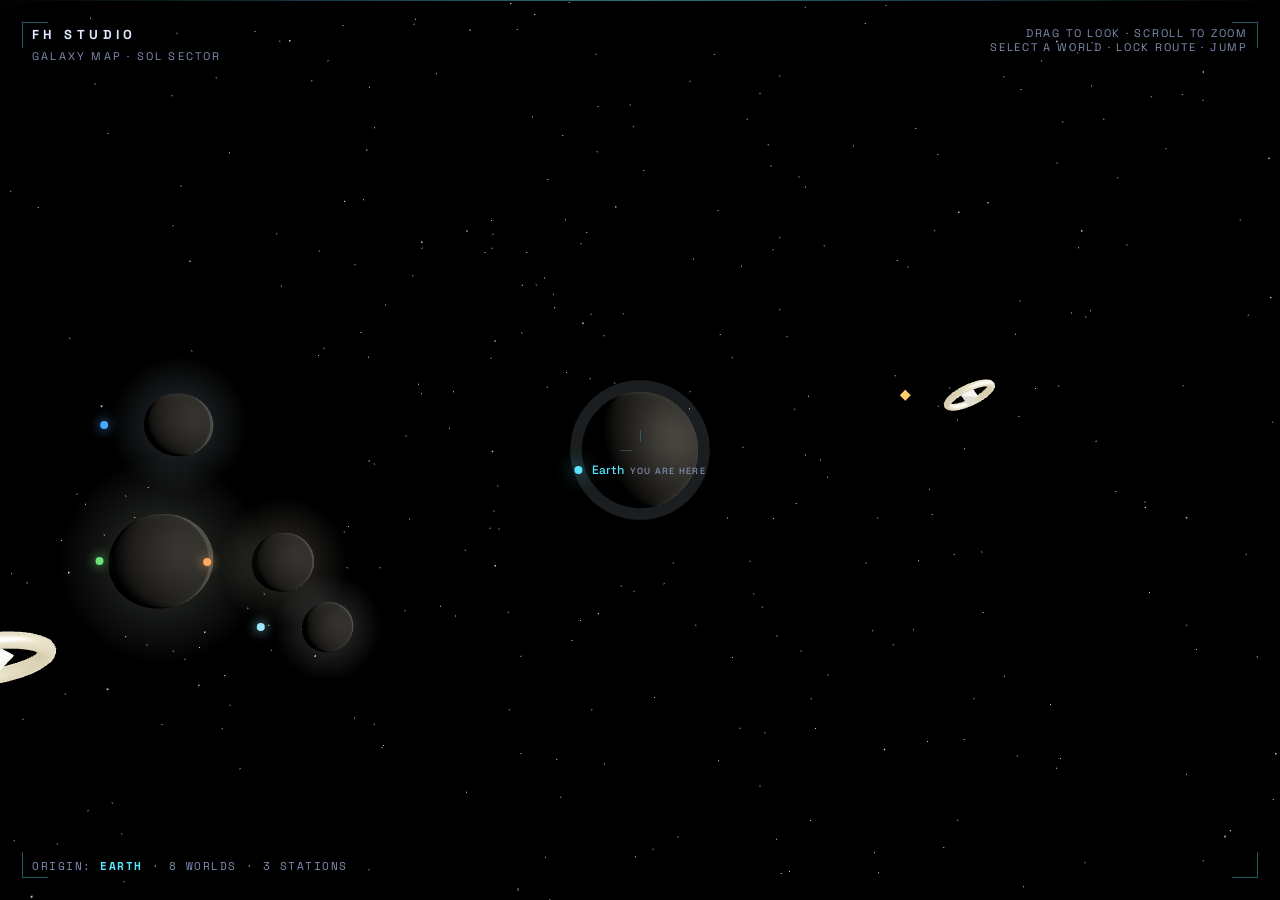
==== index.html @ 76b51f84 "Pro galaxy map: real planet textures, bloom, warp-jump, stations, sci-fi HUD - Realistic bodies: CC-" ====
<!DOCTYPE html>
<html lang="en">
<head>
<meta charset="UTF-8">
<meta name="viewport" content="width=device-width, initial-scale=1.0">
<title>FH STUDIO — Galaxy Map</title>
<meta name="description" content="FH Studio — chart a course across the galaxy. Select a world, lock a route from Earth, and jump.">
<meta property="og:title" content="FH STUDIO — Galaxy"><meta property="og:type" content="website">
<link href="https://fonts.googleapis.com/css2?family=Space+Grotesk:wght@400;500;600;700&family=Space+Mono&display=swap" rel="stylesheet">
<style>
  *{margin:0;padding:0;box-sizing:border-box;}
  :root{ --fg:#dfe8ff; --mut:#7f8db0; --cy:#57e6ff; --gold:#ffcf6b; --line:rgba(87,230,255,.28); }
  html,body{height:100%;background:#010206;color:var(--fg);font-family:"Space Grotesk",-apple-system,"Segoe UI",sans-serif;overflow:hidden;-webkit-font-smoothing:antialiased;}
  #c{position:fixed;inset:0;display:block;width:100vw;height:100vh;z-index:0;cursor:grab;}
  #c:active{cursor:grabbing;}
  #labels{position:fixed;inset:0;z-index:2;pointer-events:none;}
  .mono{font-family:"Space Mono",monospace;}

  .lab{position:absolute;transform:translate(-50%,-50%);pointer-events:auto;cursor:pointer;user-select:none;display:flex;align-items:center;gap:9px;white-space:nowrap;font-size:12px;color:var(--fg);padding:6px 5px;background:none;border:none;transition:opacity .3s;}
  .lab .dot{width:8px;height:8px;border-radius:50%;background:var(--c,#9fb4ff);box-shadow:0 0 12px var(--c,#9fb4ff);flex:none;transition:transform .25s;}
  .lab .nm{opacity:0;transform:translateX(-4px);transition:.25s;font-weight:500;}
  .lab .ty{font-size:9px;letter-spacing:.14em;text-transform:uppercase;color:var(--mut);margin-left:6px;}
  .lab:hover .nm,.lab.sel .nm,.lab.big .nm{opacity:1;transform:none;}
  .lab:hover .dot,.lab.sel .dot{transform:scale(1.6);}
  .lab.earth{color:var(--cy);} .lab.earth .dot{background:var(--cy);box-shadow:0 0 18px var(--cy);}
  .lab.station:before{content:"";width:11px;height:11px;flex:none;background:var(--gold);box-shadow:0 0 12px var(--gold);clip-path:polygon(50% 0,100% 50%,50% 100%,0 50%);}
  .lab.station .dot{display:none;}
  .lab .ring{position:absolute;left:5px;top:50%;width:36px;height:36px;transform:translate(-50%,-50%);pointer-events:none;opacity:0;transition:opacity .2s;}
  .lab.sel .ring{opacity:1;} .lab .ring circle{fill:none;stroke-width:2.5;}
  .lab .ring .bg{stroke:rgba(255,255,255,.14);} .lab .ring .fg{stroke:var(--cy);stroke-linecap:round;transform:rotate(-90deg);transform-origin:center;filter:drop-shadow(0 0 4px var(--cy));}

  /* HUD */
  .hud{position:fixed;z-index:5;color:var(--mut);}
  .top{top:26px;left:32px;} .top .t{font-size:13px;letter-spacing:.34em;text-transform:uppercase;color:var(--fg);font-weight:700;}
  .top .s{font-size:11px;letter-spacing:.2em;text-transform:uppercase;margin-top:6px;}
  .tr{top:26px;right:32px;text-align:right;font-size:11px;letter-spacing:.16em;text-transform:uppercase;}
  .bl{bottom:26px;left:32px;font-size:11px;letter-spacing:.14em;text-transform:uppercase;} .bl b{color:var(--cy);}
  /* reticle */
  #reticle{position:fixed;inset:0;z-index:3;pointer-events:none;}
  #reticle .br{position:absolute;width:26px;height:26px;border:1px solid rgba(87,230,255,.4);}
  #reticle .br.tl{top:22px;left:22px;border-right:none;border-bottom:none;} #reticle .br.tr{top:22px;right:22px;border-left:none;border-bottom:none;}
  #reticle .br.bl{bottom:22px;left:22px;border-right:none;border-top:none;} #reticle .br.br2{bottom:22px;right:22px;border-left:none;border-top:none;}
  #reticle .cross{position:absolute;top:50%;left:50%;width:40px;height:40px;transform:translate(-50%,-50%);opacity:.5;}
  #reticle .cross:before,#reticle .cross:after{content:"";position:absolute;background:rgba(87,230,255,.5);}
  #reticle .cross:before{left:50%;top:0;width:1px;height:12px;} #reticle .cross:after{top:50%;left:0;height:1px;width:12px;}
  #reticle .scan{position:absolute;left:0;right:0;height:1px;background:linear-gradient(90deg,transparent,rgba(87,230,255,.5),transparent);animation:scan 6s linear infinite;}
  @keyframes scan{0%{top:0}100%{top:100%}}

  #panel{position:fixed;z-index:6;right:32px;bottom:30px;width:min(330px,82vw);background:linear-gradient(180deg,rgba(10,16,34,.85),rgba(5,8,18,.85));border:1px solid var(--line);border-radius:14px;padding:20px 22px;backdrop-filter:blur(10px);opacity:0;transform:translateY(16px);transition:.5s cubic-bezier(.16,1,.3,1);}
  #panel.show{opacity:1;transform:none;}
  #panel .k{font-size:10px;letter-spacing:.26em;text-transform:uppercase;color:var(--cy);}
  #panel h2{font-size:24px;font-weight:700;margin-top:6px;} #panel .ty2{font-size:11px;letter-spacing:.14em;text-transform:uppercase;color:var(--mut);margin-top:2px;}
  #panel .grid{display:flex;gap:22px;margin-top:16px;} #panel .grid div span{display:block;font-size:10px;letter-spacing:.1em;text-transform:uppercase;color:var(--mut);} #panel .grid div b{font-size:16px;}
  #panel .st{margin-top:16px;font-size:11px;letter-spacing:.16em;text-transform:uppercase;color:var(--gold);} #panel .st.locked{color:var(--cy);}
  #panel .act{margin-top:16px;display:flex;gap:10px;}
  .btn{background:rgba(87,230,255,.1);border:1px solid var(--line);color:var(--cy);border-radius:22px;padding:10px 18px;font:600 11px/1 "Space Grotesk";letter-spacing:.16em;text-transform:uppercase;cursor:pointer;transition:.2s;}
  .btn:hover{background:rgba(87,230,255,.2);border-color:var(--cy);} .btn[disabled]{opacity:.4;cursor:default;}
  .btn.ghost{background:none;color:var(--mut);}

  #warp{position:fixed;inset:0;z-index:4;pointer-events:none;opacity:0;background:radial-gradient(circle at 50% 50%,transparent 20%,rgba(150,200,255,.06) 60%,rgba(180,220,255,.14) 100%);}
  #warp:after{content:"";position:absolute;inset:0;background:var(--streak);background-size:cover;mix-blend-mode:screen;transform:scale(1);}
  #jumphud{position:fixed;top:50%;left:50%;transform:translate(-50%,-50%);z-index:6;text-align:center;opacity:0;transition:opacity .3s;pointer-events:none;}
  #jumphud .big{font-size:14px;letter-spacing:.5em;text-transform:uppercase;color:var(--cy);}
  #load{position:fixed;inset:0;z-index:20;display:flex;align-items:center;justify-content:center;background:#010206;transition:opacity .8s;font-size:12px;letter-spacing:.3em;text-transform:uppercase;color:var(--cy);}
  #load.hide{opacity:0;pointer-events:none;}
  #err{position:fixed;inset:0;z-index:30;display:none;align-items:center;justify-content:center;color:#ff8a8a;font-size:14px;text-align:center;padding:30px;}
</style>
</head>
<body>
<canvas id="c"></canvas>
<div id="labels"></div>

<div id="reticle"><span class="br tl"></span><span class="br tr"></span><span class="br bl"></span><span class="br br2"></span><span class="cross"></span><span class="scan"></span></div>
<div class="hud top"><div class="t">FH&nbsp;STUDIO</div><div class="s">Galaxy Map · Sol Sector</div></div>
<div class="hud tr">Drag to look · Scroll to zoom<br>Select a world · lock route · jump</div>
<div class="hud bl mono">ORIGIN: <b>EARTH</b> · <span id="cnt">0</span> WORLDS · <span id="scnt">0</span> STATIONS</div>

<div id="panel">
  <div class="k" id="pk">Target</div>
  <h2 id="pnm">—</h2><div class="ty2" id="pty">—</div>
  <div class="grid"><div><span>Distance</span><b id="pdist" class="mono">—</b></div><div><span>Class</span><b id="pcls" class="mono">—</b></div><div><span>Route</span><b id="prt" class="mono">—</b></div></div>
  <div class="st" id="pst">Charging…</div>
  <div class="act"><button class="btn" id="pjump" disabled>Jump ▶</button><button class="btn ghost" id="preturn" style="display:none">Return</button></div>
</div>

<div id="warp"></div>
<div id="jumphud"><div class="big" id="jtxt">Jumping</div></div>
<div id="load">Scanning the galaxy…</div>
<div id="err"></div>

<script src="three.min.js"></script>
<script src="OrbitControls.js"></script>
<script src="pp/CopyShader.js"></script>
<script src="pp/LuminosityHighPassShader.js"></script>
<script src="pp/EffectComposer.js"></script>
<script src="pp/ShaderPass.js"></script>
<script src="pp/RenderPass.js"></script>
<script src="pp/UnrealBloomPass.js"></script>
<script>
(function(){
  function fail(m){ document.getElementById('err').style.display='flex'; document.getElementById('err').innerHTML=m; document.getElementById('load').classList.add('hide'); }
  if(typeof THREE==='undefined'){ fail('Three.js not loaded.'); return; }
  var canvas=document.getElementById('c'), renderer;
  try{ renderer=new THREE.WebGLRenderer({canvas:canvas,antialias:true}); }catch(e){ fail('WebGL unavailable — use Chrome/Edge.'); return; }
  renderer.setPixelRatio(Math.min(devicePixelRatio,2)); renderer.toneMapping=THREE.ACESFilmicToneMapping; renderer.toneMappingExposure=1.05;
  if(renderer.outputColorSpace!==undefined) renderer.outputColorSpace=THREE.SRGBColorSpace; else renderer.outputEncoding=THREE.sRGBEncoding;

  var scene=new THREE.Scene();
  var camera=new THREE.PerspectiveCamera(50,1,0.1,8000); camera.position.set(0,28,130);
  function fit(){ var w=canvas.clientWidth||innerWidth,h=canvas.clientHeight||innerHeight; renderer.setSize(w,h,false); camera.aspect=w/h; camera.updateProjectionMatrix(); if(composer)composer.setSize(w,h); }
  var controls=new THREE.OrbitControls(camera,canvas); controls.enableDamping=true; controls.dampingFactor=0.06; controls.minDistance=14; controls.maxDistance=900; controls.autoRotate=true; controls.autoRotateSpeed=0.16;

  var TL=new THREE.TextureLoader();
  function T(u){ var t=TL.load('tex/'+u); if(t.colorSpace!==undefined)t.colorSpace=THREE.SRGBColorSpace; else t.encoding=THREE.sRGBEncoding; return t; }

  // milky-way background sphere
  var bg=new THREE.Mesh(new THREE.SphereGeometry(4000,48,48), new THREE.MeshBasicMaterial({map:T('2k_stars_milky_way.jpg'),side:THREE.BackSide})); bg.material.map.colorSpace=THREE.SRGBColorSpace; scene.add(bg);
  // extra sharp stars
  (function(){ var n=3500,g=new THREE.BufferGeometry(),p=new Float32Array(n*3);
    for(var i=0;i<n;i++){ var r=600+Math.random()*2600, th=Math.random()*6.283, ph=Math.acos(Math.random()*2-1); p[i*3]=r*Math.sin(ph)*Math.cos(th); p[i*3+1]=r*Math.cos(ph); p[i*3+2]=r*Math.sin(ph)*Math.sin(th); }
    g.setAttribute('position',new THREE.BufferAttribute(p,3)); scene.add(new THREE.Points(g,new THREE.PointsMaterial({color:0xcfe0ff,size:2.4,transparent:true,opacity:0.9,depthWrite:false,blending:THREE.AdditiveBlending}))); })();

  scene.add(new THREE.AmbientLight(0x3a4a70,0.55));
  var sun=new THREE.DirectionalLight(0xfff4e0,2.6); sun.position.set(120,60,80); scene.add(sun);
  var sunGlow=new THREE.PointLight(0xffe9c0,1.2,0); sunGlow.position.copy(sun.position); scene.add(sunGlow);

  // ---- Earth ----
  var earth=new THREE.Mesh(new THREE.SphereGeometry(8,64,64), new THREE.MeshStandardMaterial({map:T('2k_earth_daymap.jpg'),emissiveMap:T('2k_earth_daymap.jpg'),emissive:0x223355,emissiveIntensity:0.18,roughness:0.85,metalness:0.02}));
  earth.rotation.z=0.4; scene.add(earth);
  var atmo=new THREE.Mesh(new THREE.SphereGeometry(9.6,48,48), new THREE.MeshBasicMaterial({color:0x57a6ff,transparent:true,opacity:0.14,side:THREE.BackSide})); scene.add(atmo);
  var EARTH_POS=new THREE.Vector3(0,0,0);

  // ---- worlds ----
  var WORLDS=[
    {n:"Aurelia",t:"Lush world",cls:"E-class",c:0x6ee27a,r:6.0,tex:"2k_earth_daymap.jpg"},
    {n:"Vexis Prime",t:"Toxic world",cls:"T-class",c:0xc07cff,r:6.6,tex:"2k_venus_surface.jpg"},
    {n:"Korrindar",t:"Desert world",cls:"D-class",c:0xffab5c,r:6.2,tex:"2k_mars.jpg"},
    {n:"Nyx-9",t:"Frozen world",cls:"F-class",c:0x9fe6ff,r:5.4,tex:"2k_uranus.jpg"},
    {n:"Hesperon",t:"Gas giant",cls:"G-class",c:0xd9b98a,r:12.0,tex:"2k_jupiter.jpg",ring:true},
    {n:"Thal'Vaan",t:"Ocean world",cls:"O-class",c:0x4aa6ff,r:6.4,tex:"2k_neptune.jpg"},
    {n:"Ember IV",t:"Volcanic world",cls:"V-class",c:0xff6a4a,r:5.8,tex:"2k_venus_surface.jpg",tint:0xff7a4a},
    {n:"Solace",t:"Paradise world",cls:"P-class",c:0x59e6c0,r:6.0,tex:"2k_earth_daymap.jpg",tint:0x9fffe0}
  ];
  var STATIONS=[ {n:"Anvil Station",t:"Trade hub",cls:"STN"},{n:"Meridian Outpost",t:"Waypoint",cls:"STN"},{n:"Drift Terminal",t:"Refuel",cls:"STN"} ];
  var OBJ=[];
  WORLDS.forEach(function(w,i){ var dir=new THREE.Vector3((Math.random()-0.5)*2,(Math.random()-0.5)*0.8,(Math.random()-0.5)*2).normalize(); var pos=dir.multiplyScalar(60+i*10+Math.random()*40);
    var mat=new THREE.MeshStandardMaterial({map:T(w.tex),roughness:0.9,metalness:0.02,emissiveMap:T(w.tex),emissive:new THREE.Color(w.tint||0x111318),emissiveIntensity:0.14});
    if(w.tint) mat.color=new THREE.Color(w.tint);
    var m=new THREE.Mesh(new THREE.SphereGeometry(w.r,48,48),mat); m.position.copy(pos); m.rotation.z=Math.random()*0.5; scene.add(m);
    if(w.ring){ var rg=new THREE.Mesh(new THREE.RingGeometry(w.r*1.4,w.r*2.2,64), new THREE.MeshBasicMaterial({color:0xd9c39a,transparent:true,opacity:0.4,side:THREE.DoubleSide})); rg.rotation.x=Math.PI*0.42; rg.rotation.y=0.2; m.add(rg); }
    var glow=new THREE.Sprite(new THREE.SpriteMaterial({color:w.c,transparent:true,opacity:0.35,blending:THREE.AdditiveBlending,depthWrite:false,map:softTex()})); glow.scale.setScalar(w.r*4.4); m.add(glow);
    OBJ.push({data:w,mesh:m,pos:pos,type:'world'}); });
  STATIONS.forEach(function(s){ var pos=new THREE.Vector3((Math.random()-0.5)*2,(Math.random()-0.5)*0.9,(Math.random()-0.5)*2).normalize().multiplyScalar(44+Math.random()*80);
    var g=new THREE.Group(); var ring=new THREE.Mesh(new THREE.TorusGeometry(3.6,0.55,10,28),new THREE.MeshStandardMaterial({color:0xffcf6b,emissive:0xffcf6b,emissiveIntensity:0.7,metalness:0.9,roughness:0.25})); g.add(ring);
    var core=new THREE.Mesh(new THREE.OctahedronGeometry(1.7,0),new THREE.MeshStandardMaterial({color:0xfff0cf,emissive:0xffcf6b,emissiveIntensity:0.5})); g.add(core); g.position.copy(pos); g.userData.spin=ring; scene.add(g);
    OBJ.push({data:s,mesh:g,pos:pos,type:'station'}); });
  function softTex(){ var cv=document.createElement('canvas'); cv.width=cv.height=64; var x=cv.getContext('2d'); var gr=x.createRadialGradient(32,32,0,32,32,32); gr.addColorStop(0,'rgba(255,255,255,1)'); gr.addColorStop(0.4,'rgba(255,255,255,.4)'); gr.addColorStop(1,'rgba(255,255,255,0)'); x.fillStyle=gr; x.fillRect(0,0,64,64); return new THREE.CanvasTexture(cv); }
  document.getElementById('cnt').textContent=WORLDS.length; document.getElementById('scnt').textContent=STATIONS.length;

  // route line
  var routeGeo=new THREE.BufferGeometry(); routeGeo.setAttribute('position',new THREE.BufferAttribute(new Float32Array(6),3));
  var route=new THREE.Line(routeGeo,new THREE.LineBasicMaterial({color:0x57e6ff,transparent:true,opacity:0.9,blending:THREE.AdditiveBlending})); route.visible=false; scene.add(route);
  var routeDot=new THREE.Mesh(new THREE.SphereGeometry(1.2,12,12),new THREE.MeshBasicMaterial({color:0xffffff})); routeDot.visible=false; scene.add(routeDot);

  // bloom
  var composer=null;
  try{ composer=new THREE.EffectComposer(renderer); composer.addPass(new THREE.RenderPass(scene,camera));
    var bloom=new THREE.UnrealBloomPass(new THREE.Vector2(innerWidth,innerHeight),0.7,0.6,0.65); composer.addPass(bloom);
  }catch(e){ composer=null; }

  // labels
  var labelBox=document.getElementById('labels'), labels=[];
  OBJ.forEach(function(o){ var el=document.createElement('button'); el.className='lab '+o.type; el.style.setProperty('--c','#'+(o.type==='world'?o.data.c.toString(16).padStart(6,'0'):'ffcf6b'));
    el.innerHTML='<span class="dot"></span><svg class="ring" viewBox="0 0 36 36"><circle class="bg" cx="18" cy="18" r="15"/><circle class="fg" cx="18" cy="18" r="15"/></svg><span class="nm">'+o.data.n+'<span class="ty">'+o.data.t+'</span></span>';
    el.setAttribute('aria-label','Select '+o.data.n); var ring=el.querySelector('.ring .fg'), C=2*Math.PI*15; ring.style.strokeDasharray=C; ring.style.strokeDashoffset=C; el.__ring=ring; el.__C=C;
    el.addEventListener('click',function(){ select(o,el); }); labelBox.appendChild(el); o.el=el; labels.push(o); });
  var earthLab=document.createElement('div'); earthLab.className='lab earth big'; earthLab.innerHTML='<span class="dot"></span><span class="nm">Earth<span class="ty">You are here</span></span>'; labelBox.appendChild(earthLab);

  // selection + jump
  var sel=null,selEl=null,selT=0,selecting=false,locked=false,DURs=1.6;
  var panel=document.getElementById('panel'), pjump=document.getElementById('pjump'), preturn=document.getElementById('preturn');
  function select(o,el){ if(jumping)return; if(sel&&sel.el)sel.el.classList.remove('sel'); sel=o; selEl=el; el.classList.add('sel'); selT=0; selecting=true; locked=false;
    route.visible=true; routeDot.visible=true; controls.autoRotate=false; pjump.disabled=true; preturn.style.display='none';
    document.getElementById('pk').textContent=o.type==='station'?'Station':'Plotting route'; document.getElementById('pnm').textContent=o.data.n; document.getElementById('pty').textContent=o.data.t;
    document.getElementById('pdist').textContent=(o.pos.length()*0.84).toFixed(1)+' ly'; document.getElementById('pcls').textContent=o.data.cls; document.getElementById('prt').textContent='Direct';
    var st=document.getElementById('pst'); st.textContent=o.type==='station'?'Docking clearance…':'Charging jump…'; st.classList.remove('locked'); panel.classList.add('show'); }

  var jumping=false, jt=0, JDUR=2.9, jFrom=new THREE.Vector3(), jTo=new THREE.Vector3(), jtFrom=new THREE.Vector3(), jtTo=new THREE.Vector3(), atPlanet=false;
  var warp=document.getElementById('warp'), jhud=document.getElementById('jumphud');
  function doJump(){ if(!sel||!locked||jumping)return; jumping=true; jt=0; controls.enabled=false; controls.autoRotate=false;
    jFrom.copy(camera.position); jtFrom.copy(controls.target);
    var dir=sel.pos.clone().sub(EARTH_POS).normalize(); jTo.copy(sel.pos).add(dir.clone().multiplyScalar(-(sel.data.r*3.4+8))).add(new THREE.Vector3(0,sel.data.r*1.2,0)); jtTo.copy(sel.pos);
    jhud.style.opacity='1'; document.getElementById('jtxt').textContent='Jumping to '+sel.data.n; }
  function returnMap(){ if(jumping)return; jumping=true; jt=0; controls.enabled=false; atPlanet=false;
    jFrom.copy(camera.position); jtFrom.copy(controls.target); jTo.set(0,28,130); jtTo.set(0,0,0);
    jhud.style.opacity='1'; document.getElementById('jtxt').textContent='Returning to Sol'; preturn.style.display='none'; }
  pjump.onclick=doJump; preturn.onclick=returnMap;
  function smooth(x){ return x<.5?4*x*x*x:1-Math.pow(-2*x+2,3)/2; }

  function proj(v){ var p=v.clone().project(camera); return {x:(p.x*0.5+0.5)*innerWidth,y:(-p.y*0.5+0.5)*innerHeight,vis:p.z<1}; }
  fit(); addEventListener('resize',fit);
  var clock=new THREE.Clock();
  function loop(){ requestAnimationFrame(loop); var dt=Math.min(clock.getDelta(),0.05), t=clock.elapsedTime;
    earth.rotation.y+=dt*0.05; atmo.rotation.y-=dt*0.02;
    OBJ.forEach(function(o){ if(o.type==='world') o.mesh.rotation.y+=dt*0.06; else { o.mesh.rotation.y+=dt*0.4; if(o.mesh.userData.spin)o.mesh.userData.spin.rotation.x+=dt*0.7; } });

    if(jumping){ jt+=dt/JDUR; var k=Math.min(1,jt), e=smooth(k);
      camera.position.lerpVectors(jFrom,jTo,e); controls.target.lerpVectors(jtFrom,jtTo,e); camera.lookAt(controls.target);
      var wv=Math.sin(k*Math.PI); warp.style.opacity=wv*0.9; warp.style.setProperty('--streak-scale',1+wv*0.6);
      if(k>=1){ jumping=false; warp.style.opacity='0'; jhud.style.opacity='0'; controls.enabled=true;
        if(jtTo.length()>1){ atPlanet=true; controls.minDistance=sel.data.r*1.6; preturn.style.display='inline-block'; document.getElementById('pk').textContent='Arrived'; document.getElementById('pst').textContent='◆ In orbit — '+sel.data.n; }
        else { atPlanet=false; controls.minDistance=14; controls.autoRotate=true; } }
    } else if(sel){ if(selecting){ selT+=dt; var kk=Math.min(1,selT/DURs); if(selEl)selEl.__ring.style.strokeDashoffset=selEl.__C*(1-kk);
        var end=EARTH_POS.clone().lerp(sel.pos,kk); var pa=routeGeo.attributes.position.array; pa[0]=pa[1]=pa[2]=0; pa[3]=end.x;pa[4]=end.y;pa[5]=end.z; routeGeo.attributes.position.needsUpdate=true; routeDot.position.copy(end);
        if(kk>=1){ selecting=false; locked=true; routeDot.visible=false; var st=document.getElementById('pst'); st.textContent='◆ Route locked — jump ready'; st.classList.add('locked'); document.getElementById('pk').textContent='Target locked'; pjump.disabled=false; } }
      else { var pa2=routeGeo.attributes.position.array; pa2[3]=sel.pos.x;pa2[4]=sel.pos.y;pa2[5]=sel.pos.z; routeGeo.attributes.position.needsUpdate=true; route.material.opacity=0.55+Math.sin(t*3)*0.25; } }

    controls.update();
    for(var i=0;i<labels.length;i++){ var o=labels[i], s=proj(o.pos), e2=o.el; if(s.vis){ e2.style.display='flex'; e2.style.left=s.x+'px'; e2.style.top=s.y+'px'; e2.style.opacity=Math.min(1,(320/camera.position.distanceTo(o.pos))*0.8+0.25); } else e2.style.display='none'; }
    var es=proj(EARTH_POS); earthLab.style.display=es.vis?'flex':'none'; earthLab.style.left=es.x+'px'; earthLab.style.top=(es.y+20)+'px';
    if(composer) composer.render(); else renderer.render(scene,camera);
  }
  loop();
  setTimeout(function(){ document.getElementById('load').classList.add('hide'); },400);

  window.__diag=function(){ return {worlds:WORLDS.length,stations:STATIONS.length,labels:labels.length,bloom:!!composer,selected:sel?sel.data.n:null,selecting:selecting,locked:locked,jumping:jumping,atPlanet:atPlanet,routeVisible:route.visible}; };
  window.__select=function(i){ select(OBJ[i],OBJ[i].el); return window.__diag(); };
  window.__lock=function(){ if(sel){ selecting=false; locked=true; pjump.disabled=false; } return window.__diag(); };
  window.__jump=function(){ doJump(); return window.__diag(); };
})();
</script>
</body>
</html>
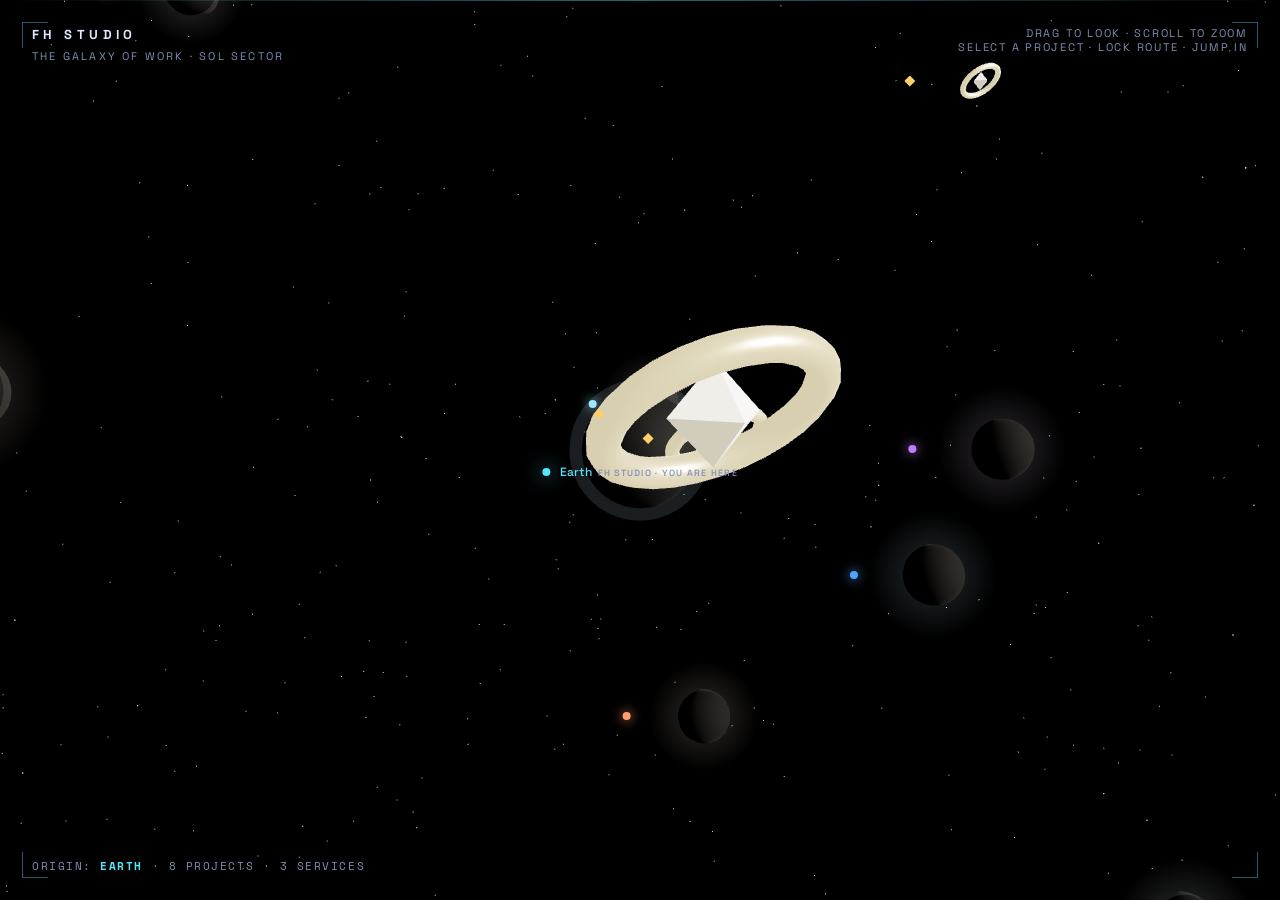
==== commit 5597c702: "Galaxy of Work: web-project theme, unique planets, Earth clouds/night, sun flare, 3D warp, dockable " ====
--- a/index.html
+++ b/index.html
@@ -3,82 +3,66 @@
 <head>
 <meta charset="UTF-8">
 <meta name="viewport" content="width=device-width, initial-scale=1.0">
-<title>FH STUDIO — Galaxy Map</title>
-<meta name="description" content="FH Studio — chart a course across the galaxy. Select a world, lock a route from Earth, and jump.">
-<meta property="og:title" content="FH STUDIO — Galaxy"><meta property="og:type" content="website">
+<title>FH STUDIO — The Galaxy of Work</title>
+<meta name="description" content="FH Studio — an independent web design studio by Hozan Shaker & Fynn Beckmann. Every project is a world. Plot a route from Earth and jump in.">
+<meta property="og:title" content="FH STUDIO — Galaxy of Work"><meta property="og:type" content="website">
 <link href="https://fonts.googleapis.com/css2?family=Space+Grotesk:wght@400;500;600;700&family=Space+Mono&display=swap" rel="stylesheet">
 <style>
   *{margin:0;padding:0;box-sizing:border-box;}
   :root{ --fg:#dfe8ff; --mut:#7f8db0; --cy:#57e6ff; --gold:#ffcf6b; --line:rgba(87,230,255,.28); }
   html,body{height:100%;background:#010206;color:var(--fg);font-family:"Space Grotesk",-apple-system,"Segoe UI",sans-serif;overflow:hidden;-webkit-font-smoothing:antialiased;}
-  #c{position:fixed;inset:0;display:block;width:100vw;height:100vh;z-index:0;cursor:grab;}
-  #c:active{cursor:grabbing;}
-  #labels{position:fixed;inset:0;z-index:2;pointer-events:none;}
-  .mono{font-family:"Space Mono",monospace;}
+  #c{position:fixed;inset:0;display:block;width:100vw;height:100vh;z-index:0;cursor:grab;} #c:active{cursor:grabbing;}
+  #labels{position:fixed;inset:0;z-index:2;pointer-events:none;} .mono{font-family:"Space Mono",monospace;}
 
   .lab{position:absolute;transform:translate(-50%,-50%);pointer-events:auto;cursor:pointer;user-select:none;display:flex;align-items:center;gap:9px;white-space:nowrap;font-size:12px;color:var(--fg);padding:6px 5px;background:none;border:none;transition:opacity .3s;}
   .lab .dot{width:8px;height:8px;border-radius:50%;background:var(--c,#9fb4ff);box-shadow:0 0 12px var(--c,#9fb4ff);flex:none;transition:transform .25s;}
-  .lab .nm{opacity:0;transform:translateX(-4px);transition:.25s;font-weight:500;}
-  .lab .ty{font-size:9px;letter-spacing:.14em;text-transform:uppercase;color:var(--mut);margin-left:6px;}
-  .lab:hover .nm,.lab.sel .nm,.lab.big .nm{opacity:1;transform:none;}
-  .lab:hover .dot,.lab.sel .dot{transform:scale(1.6);}
+  .lab .nm{opacity:0;transform:translateX(-4px);transition:.25s;font-weight:500;} .lab .ty{font-size:9px;letter-spacing:.14em;text-transform:uppercase;color:var(--mut);margin-left:6px;}
+  .lab:hover .nm,.lab.sel .nm,.lab.big .nm{opacity:1;transform:none;} .lab:hover .dot,.lab.sel .dot{transform:scale(1.6);}
   .lab.earth{color:var(--cy);} .lab.earth .dot{background:var(--cy);box-shadow:0 0 18px var(--cy);}
-  .lab.station:before{content:"";width:11px;height:11px;flex:none;background:var(--gold);box-shadow:0 0 12px var(--gold);clip-path:polygon(50% 0,100% 50%,50% 100%,0 50%);}
-  .lab.station .dot{display:none;}
-  .lab .ring{position:absolute;left:5px;top:50%;width:36px;height:36px;transform:translate(-50%,-50%);pointer-events:none;opacity:0;transition:opacity .2s;}
-  .lab.sel .ring{opacity:1;} .lab .ring circle{fill:none;stroke-width:2.5;}
+  .lab.station:before{content:"";width:11px;height:11px;flex:none;background:var(--gold);box-shadow:0 0 12px var(--gold);clip-path:polygon(50% 0,100% 50%,50% 100%,0 50%);} .lab.station .dot{display:none;}
+  .lab .ring{position:absolute;left:5px;top:50%;width:36px;height:36px;transform:translate(-50%,-50%);pointer-events:none;opacity:0;transition:opacity .2s;} .lab.sel .ring{opacity:1;} .lab .ring circle{fill:none;stroke-width:2.5;}
   .lab .ring .bg{stroke:rgba(255,255,255,.14);} .lab .ring .fg{stroke:var(--cy);stroke-linecap:round;transform:rotate(-90deg);transform-origin:center;filter:drop-shadow(0 0 4px var(--cy));}
 
-  /* HUD */
   .hud{position:fixed;z-index:5;color:var(--mut);}
-  .top{top:26px;left:32px;} .top .t{font-size:13px;letter-spacing:.34em;text-transform:uppercase;color:var(--fg);font-weight:700;}
-  .top .s{font-size:11px;letter-spacing:.2em;text-transform:uppercase;margin-top:6px;}
+  .top{top:26px;left:32px;} .top .t{font-size:13px;letter-spacing:.34em;text-transform:uppercase;color:var(--fg);font-weight:700;} .top .s{font-size:11px;letter-spacing:.2em;text-transform:uppercase;margin-top:6px;}
   .tr{top:26px;right:32px;text-align:right;font-size:11px;letter-spacing:.16em;text-transform:uppercase;}
   .bl{bottom:26px;left:32px;font-size:11px;letter-spacing:.14em;text-transform:uppercase;} .bl b{color:var(--cy);}
-  /* reticle */
   #reticle{position:fixed;inset:0;z-index:3;pointer-events:none;}
   #reticle .br{position:absolute;width:26px;height:26px;border:1px solid rgba(87,230,255,.4);}
-  #reticle .br.tl{top:22px;left:22px;border-right:none;border-bottom:none;} #reticle .br.tr{top:22px;right:22px;border-left:none;border-bottom:none;}
-  #reticle .br.bl{bottom:22px;left:22px;border-right:none;border-top:none;} #reticle .br.br2{bottom:22px;right:22px;border-left:none;border-top:none;}
-  #reticle .cross{position:absolute;top:50%;left:50%;width:40px;height:40px;transform:translate(-50%,-50%);opacity:.5;}
-  #reticle .cross:before,#reticle .cross:after{content:"";position:absolute;background:rgba(87,230,255,.5);}
-  #reticle .cross:before{left:50%;top:0;width:1px;height:12px;} #reticle .cross:after{top:50%;left:0;height:1px;width:12px;}
-  #reticle .scan{position:absolute;left:0;right:0;height:1px;background:linear-gradient(90deg,transparent,rgba(87,230,255,.5),transparent);animation:scan 6s linear infinite;}
-  @keyframes scan{0%{top:0}100%{top:100%}}
-
-  #panel{position:fixed;z-index:6;right:32px;bottom:30px;width:min(330px,82vw);background:linear-gradient(180deg,rgba(10,16,34,.85),rgba(5,8,18,.85));border:1px solid var(--line);border-radius:14px;padding:20px 22px;backdrop-filter:blur(10px);opacity:0;transform:translateY(16px);transition:.5s cubic-bezier(.16,1,.3,1);}
+  #reticle .tl{top:22px;left:22px;border-right:none;border-bottom:none;} #reticle .tr2{top:22px;right:22px;border-left:none;border-bottom:none;}
+  #reticle .bl2{bottom:22px;left:22px;border-right:none;border-top:none;} #reticle .br2{bottom:22px;right:22px;border-left:none;border-top:none;}
+  #reticle .scan{position:absolute;left:0;right:0;height:1px;background:linear-gradient(90deg,transparent,rgba(87,230,255,.45),transparent);animation:scan 7s linear infinite;} @keyframes scan{0%{top:0}100%{top:100%}}
+
+  #panel{position:fixed;z-index:6;right:32px;bottom:30px;width:min(360px,84vw);background:linear-gradient(180deg,rgba(10,16,34,.86),rgba(5,8,18,.86));border:1px solid var(--line);border-radius:14px;padding:20px 22px;backdrop-filter:blur(10px);opacity:0;transform:translateY(16px);transition:.5s cubic-bezier(.16,1,.3,1);}
   #panel.show{opacity:1;transform:none;}
   #panel .k{font-size:10px;letter-spacing:.26em;text-transform:uppercase;color:var(--cy);}
   #panel h2{font-size:24px;font-weight:700;margin-top:6px;} #panel .ty2{font-size:11px;letter-spacing:.14em;text-transform:uppercase;color:var(--mut);margin-top:2px;}
-  #panel .grid{display:flex;gap:22px;margin-top:16px;} #panel .grid div span{display:block;font-size:10px;letter-spacing:.1em;text-transform:uppercase;color:var(--mut);} #panel .grid div b{font-size:16px;}
-  #panel .st{margin-top:16px;font-size:11px;letter-spacing:.16em;text-transform:uppercase;color:var(--gold);} #panel .st.locked{color:var(--cy);}
+  #panel .desc{font-size:13px;line-height:1.55;color:#c3ccdf;margin-top:12px;}
+  #panel .grid{display:flex;gap:20px;margin-top:14px;flex-wrap:wrap;} #panel .grid div span{display:block;font-size:9px;letter-spacing:.1em;text-transform:uppercase;color:var(--mut);} #panel .grid div b{font-size:14px;}
+  #panel .grid .res b{color:var(--cy);}
+  #panel .st{margin-top:14px;font-size:11px;letter-spacing:.16em;text-transform:uppercase;color:var(--gold);} #panel .st.locked{color:var(--cy);}
   #panel .act{margin-top:16px;display:flex;gap:10px;}
-  .btn{background:rgba(87,230,255,.1);border:1px solid var(--line);color:var(--cy);border-radius:22px;padding:10px 18px;font:600 11px/1 "Space Grotesk";letter-spacing:.16em;text-transform:uppercase;cursor:pointer;transition:.2s;}
-  .btn:hover{background:rgba(87,230,255,.2);border-color:var(--cy);} .btn[disabled]{opacity:.4;cursor:default;}
-  .btn.ghost{background:none;color:var(--mut);}
-
-  #warp{position:fixed;inset:0;z-index:4;pointer-events:none;opacity:0;background:radial-gradient(circle at 50% 50%,transparent 20%,rgba(150,200,255,.06) 60%,rgba(180,220,255,.14) 100%);}
-  #warp:after{content:"";position:absolute;inset:0;background:var(--streak);background-size:cover;mix-blend-mode:screen;transform:scale(1);}
-  #jumphud{position:fixed;top:50%;left:50%;transform:translate(-50%,-50%);z-index:6;text-align:center;opacity:0;transition:opacity .3s;pointer-events:none;}
-  #jumphud .big{font-size:14px;letter-spacing:.5em;text-transform:uppercase;color:var(--cy);}
-  #load{position:fixed;inset:0;z-index:20;display:flex;align-items:center;justify-content:center;background:#010206;transition:opacity .8s;font-size:12px;letter-spacing:.3em;text-transform:uppercase;color:var(--cy);}
-  #load.hide{opacity:0;pointer-events:none;}
+  .btn{background:rgba(87,230,255,.1);border:1px solid var(--line);color:var(--cy);border-radius:22px;padding:10px 18px;font:600 11px/1 "Space Grotesk";letter-spacing:.16em;text-transform:uppercase;cursor:pointer;transition:.2s;} .btn:hover{background:rgba(87,230,255,.2);border-color:var(--cy);} .btn[disabled]{opacity:.4;cursor:default;} .btn.ghost{background:none;color:var(--mut);}
+
+  #warp{position:fixed;inset:0;z-index:4;pointer-events:none;opacity:0;background:radial-gradient(circle at 50% 50%,transparent 30%,rgba(120,180,255,.05) 65%,rgba(160,210,255,.12) 100%);transition:opacity .1s;}
+  #jumphud{position:fixed;top:52%;left:50%;transform:translate(-50%,-50%);z-index:6;text-align:center;opacity:0;transition:opacity .3s;pointer-events:none;} #jumphud .big{font-size:13px;letter-spacing:.5em;text-transform:uppercase;color:var(--cy);}
+  #load{position:fixed;inset:0;z-index:20;display:flex;align-items:center;justify-content:center;background:#010206;transition:opacity .8s;font-size:12px;letter-spacing:.3em;text-transform:uppercase;color:var(--cy);} #load.hide{opacity:0;pointer-events:none;}
   #err{position:fixed;inset:0;z-index:30;display:none;align-items:center;justify-content:center;color:#ff8a8a;font-size:14px;text-align:center;padding:30px;}
 </style>
 </head>
 <body>
 <canvas id="c"></canvas>
 <div id="labels"></div>
-
-<div id="reticle"><span class="br tl"></span><span class="br tr"></span><span class="br bl"></span><span class="br br2"></span><span class="cross"></span><span class="scan"></span></div>
-<div class="hud top"><div class="t">FH&nbsp;STUDIO</div><div class="s">Galaxy Map · Sol Sector</div></div>
-<div class="hud tr">Drag to look · Scroll to zoom<br>Select a world · lock route · jump</div>
-<div class="hud bl mono">ORIGIN: <b>EARTH</b> · <span id="cnt">0</span> WORLDS · <span id="scnt">0</span> STATIONS</div>
+<div id="reticle"><span class="br tl"></span><span class="br tr2"></span><span class="br bl2"></span><span class="br br2"></span><span class="scan"></span></div>
+<div class="hud top"><div class="t">FH&nbsp;STUDIO</div><div class="s">The Galaxy of Work · Sol Sector</div></div>
+<div class="hud tr">Drag to look · Scroll to zoom<br>Select a project · lock route · jump in</div>
+<div class="hud bl mono">ORIGIN: <b>EARTH</b> · <span id="cnt">0</span> PROJECTS · <span id="scnt">0</span> SERVICES</div>
 
 <div id="panel">
-  <div class="k" id="pk">Target</div>
+  <div class="k" id="pk">Project</div>
   <h2 id="pnm">—</h2><div class="ty2" id="pty">—</div>
-  <div class="grid"><div><span>Distance</span><b id="pdist" class="mono">—</b></div><div><span>Class</span><b id="pcls" class="mono">—</b></div><div><span>Route</span><b id="prt" class="mono">—</b></div></div>
+  <p class="desc" id="pdesc">—</p>
+  <div class="grid"><div class="res"><span>Result</span><b id="pres" class="mono">—</b></div><div><span>Distance</span><b id="pdist" class="mono">—</b></div><div><span>Type</span><b id="pcls" class="mono">—</b></div></div>
   <div class="st" id="pst">Charging…</div>
   <div class="act"><button class="btn" id="pjump" disabled>Jump ▶</button><button class="btn ghost" id="preturn" style="display:none">Return</button></div>
 </div>
@@ -106,67 +90,79 @@
   if(renderer.outputColorSpace!==undefined) renderer.outputColorSpace=THREE.SRGBColorSpace; else renderer.outputEncoding=THREE.sRGBEncoding;
 
   var scene=new THREE.Scene();
-  var camera=new THREE.PerspectiveCamera(50,1,0.1,8000); camera.position.set(0,28,130);
+  var camera=new THREE.PerspectiveCamera(50,1,0.1,9000); camera.position.set(0,28,130); scene.add(camera);
   function fit(){ var w=canvas.clientWidth||innerWidth,h=canvas.clientHeight||innerHeight; renderer.setSize(w,h,false); camera.aspect=w/h; camera.updateProjectionMatrix(); if(composer)composer.setSize(w,h); }
   var controls=new THREE.OrbitControls(camera,canvas); controls.enableDamping=true; controls.dampingFactor=0.06; controls.minDistance=14; controls.maxDistance=900; controls.autoRotate=true; controls.autoRotateSpeed=0.16;
 
   var TL=new THREE.TextureLoader();
-  function T(u){ var t=TL.load('tex/'+u); if(t.colorSpace!==undefined)t.colorSpace=THREE.SRGBColorSpace; else t.encoding=THREE.sRGBEncoding; return t; }
-
-  // milky-way background sphere
-  var bg=new THREE.Mesh(new THREE.SphereGeometry(4000,48,48), new THREE.MeshBasicMaterial({map:T('2k_stars_milky_way.jpg'),side:THREE.BackSide})); bg.material.map.colorSpace=THREE.SRGBColorSpace; scene.add(bg);
-  // extra sharp stars
-  (function(){ var n=3500,g=new THREE.BufferGeometry(),p=new Float32Array(n*3);
-    for(var i=0;i<n;i++){ var r=600+Math.random()*2600, th=Math.random()*6.283, ph=Math.acos(Math.random()*2-1); p[i*3]=r*Math.sin(ph)*Math.cos(th); p[i*3+1]=r*Math.cos(ph); p[i*3+2]=r*Math.sin(ph)*Math.sin(th); }
-    g.setAttribute('position',new THREE.BufferAttribute(p,3)); scene.add(new THREE.Points(g,new THREE.PointsMaterial({color:0xcfe0ff,size:2.4,transparent:true,opacity:0.9,depthWrite:false,blending:THREE.AdditiveBlending}))); })();
-
-  scene.add(new THREE.AmbientLight(0x3a4a70,0.55));
-  var sun=new THREE.DirectionalLight(0xfff4e0,2.6); sun.position.set(120,60,80); scene.add(sun);
-  var sunGlow=new THREE.PointLight(0xffe9c0,1.2,0); sunGlow.position.copy(sun.position); scene.add(sunGlow);
-
-  // ---- Earth ----
-  var earth=new THREE.Mesh(new THREE.SphereGeometry(8,64,64), new THREE.MeshStandardMaterial({map:T('2k_earth_daymap.jpg'),emissiveMap:T('2k_earth_daymap.jpg'),emissive:0x223355,emissiveIntensity:0.18,roughness:0.85,metalness:0.02}));
-  earth.rotation.z=0.4; scene.add(earth);
-  var atmo=new THREE.Mesh(new THREE.SphereGeometry(9.6,48,48), new THREE.MeshBasicMaterial({color:0x57a6ff,transparent:true,opacity:0.14,side:THREE.BackSide})); scene.add(atmo);
+  function T(u,srgb){ var t=TL.load('tex/'+u); if(srgb!==false){ if(t.colorSpace!==undefined)t.colorSpace=THREE.SRGBColorSpace; else t.encoding=THREE.sRGBEncoding; } return t; }
+  function softTex(){ var cv=document.createElement('canvas'); cv.width=cv.height=64; var x=cv.getContext('2d'); var gr=x.createRadialGradient(32,32,0,32,32,32); gr.addColorStop(0,'rgba(255,255,255,1)'); gr.addColorStop(0.4,'rgba(255,255,255,.4)'); gr.addColorStop(1,'rgba(255,255,255,0)'); x.fillStyle=gr; x.fillRect(0,0,64,64); return new THREE.CanvasTexture(cv); }
+  var SOFT=softTex();
+
+  var bg=new THREE.Mesh(new THREE.SphereGeometry(4200,48,48), new THREE.MeshBasicMaterial({map:T('2k_stars_milky_way.jpg'),side:THREE.BackSide})); scene.add(bg);
+  (function(){ var n=3200,g=new THREE.BufferGeometry(),p=new Float32Array(n*3); for(var i=0;i<n;i++){ var r=700+Math.random()*2800, th=Math.random()*6.283, ph=Math.acos(Math.random()*2-1); p[i*3]=r*Math.sin(ph)*Math.cos(th); p[i*3+1]=r*Math.cos(ph); p[i*3+2]=r*Math.sin(ph)*Math.sin(th); } g.setAttribute('position',new THREE.BufferAttribute(p,3)); scene.add(new THREE.Points(g,new THREE.PointsMaterial({color:0xcfe0ff,size:2.4,transparent:true,opacity:0.9,depthWrite:false,blending:THREE.AdditiveBlending}))); })();
+
+  scene.add(new THREE.AmbientLight(0x3a4a70,0.5));
+  var sun=new THREE.DirectionalLight(0xfff4e0,2.7); sun.position.set(160,70,90); scene.add(sun);
+  // sun body + flare
+  var sunPos=new THREE.Vector3(700,320,420);
+  var sunBody=new THREE.Mesh(new THREE.SphereGeometry(60,32,32), new THREE.MeshBasicMaterial({map:T('2k_sun.jpg'),color:0xffdca0})); sunBody.position.copy(sunPos); scene.add(sunBody);
+  var flare=new THREE.Sprite(new THREE.SpriteMaterial({map:SOFT,color:0xffe6b0,transparent:true,opacity:0.9,blending:THREE.AdditiveBlending,depthWrite:false})); flare.position.copy(sunPos); flare.scale.setScalar(360); scene.add(flare);
+  var flare2=new THREE.Sprite(new THREE.SpriteMaterial({map:SOFT,color:0xffd080,transparent:true,opacity:0.5,blending:THREE.AdditiveBlending,depthWrite:false})); flare2.position.copy(sunPos.clone().multiplyScalar(0.5)); flare2.scale.setScalar(90); scene.add(flare2);
+  sun.position.copy(sunPos);
+
+  // ---- Earth (with clouds + night lights) ----
+  var earth=new THREE.Mesh(new THREE.SphereGeometry(8,64,64), new THREE.MeshStandardMaterial({map:T('2k_earth_daymap.jpg'),emissiveMap:T('2k_earth_nightmap.jpg'),emissive:0xffe9a8,emissiveIntensity:0.55,roughness:0.85,metalness:0.02})); earth.rotation.z=0.4; scene.add(earth);
+  var clouds=new THREE.Mesh(new THREE.SphereGeometry(8.18,48,48), new THREE.MeshStandardMaterial({alphaMap:T('2k_earth_clouds.jpg',false),color:0xffffff,transparent:true,opacity:0.9,depthWrite:false,roughness:1})); scene.add(clouds);
+  var atmo=new THREE.Mesh(new THREE.SphereGeometry(9.7,48,48), new THREE.MeshBasicMaterial({color:0x57a6ff,transparent:true,opacity:0.14,side:THREE.BackSide})); scene.add(atmo);
   var EARTH_POS=new THREE.Vector3(0,0,0);
 
-  // ---- worlds ----
+  // ---- projects = worlds (unique textures + real content) ----
   var WORLDS=[
-    {n:"Aurelia",t:"Lush world",cls:"E-class",c:0x6ee27a,r:6.0,tex:"2k_earth_daymap.jpg"},
-    {n:"Vexis Prime",t:"Toxic world",cls:"T-class",c:0xc07cff,r:6.6,tex:"2k_venus_surface.jpg"},
-    {n:"Korrindar",t:"Desert world",cls:"D-class",c:0xffab5c,r:6.2,tex:"2k_mars.jpg"},
-    {n:"Nyx-9",t:"Frozen world",cls:"F-class",c:0x9fe6ff,r:5.4,tex:"2k_uranus.jpg"},
-    {n:"Hesperon",t:"Gas giant",cls:"G-class",c:0xd9b98a,r:12.0,tex:"2k_jupiter.jpg",ring:true},
-    {n:"Thal'Vaan",t:"Ocean world",cls:"O-class",c:0x4aa6ff,r:6.4,tex:"2k_neptune.jpg"},
-    {n:"Ember IV",t:"Volcanic world",cls:"V-class",c:0xff6a4a,r:5.8,tex:"2k_venus_surface.jpg",tint:0xff7a4a},
-    {n:"Solace",t:"Paradise world",cls:"P-class",c:0x59e6c0,r:6.0,tex:"2k_earth_daymap.jpg",tint:0x9fffe0}
+    {n:"Vaulta",t:"Fintech platform",cls:"WEB",res:"+212% sign-ups",c:0x4aa6ff,r:6.4,tex:"2k_neptune.jpg",desc:"A trust-first fintech site — 6.4s load cut to 0.9s, the core action finally surfaced."},
+    {n:"Northwind",t:"B2B SaaS",cls:"WEB",res:"+147% trials",c:0x9fe6ff,r:5.6,tex:"2k_uranus.jpg",desc:"Enterprise SaaS marketing with interactive product tours and a crystal-clear structure."},
+    {n:"The Frame",t:"Editorial",cls:"WEB",res:"+340% read time",c:0xffab5c,r:6.0,tex:"2k_mars.jpg",desc:"A reading-first editorial platform — typography, pace and calm, deliberate motion."},
+    {n:"Maison Otto",t:"Luxury e-commerce",cls:"WEB",res:"+168% AOV",c:0xe8c98a,r:6.6,tex:"2k_saturn.jpg",ring:true,desc:"Quiet-luxury storefront — material, restraint, and a checkout that respects the buyer."},
+    {n:"Casa Lumen",t:"Hospitality",cls:"WEB",res:"bookings 8%→47%",c:0xff9e6a,r:6.0,tex:"2k_venus_surface.jpg",desc:"A boutique-hotel site that turns idle browsing into confirmed bookings."},
+    {n:"Subfrequency",t:"Music / events",cls:"WEB",res:"+95% tickets",c:0xc07cff,r:7.4,tex:"2k_jupiter.jpg",desc:"A kinetic events platform with a living, audio-reactive hero."},
+    {n:"Northlight",t:"Brand & identity",cls:"WEB",res:"full rebrand",c:0xbfc6d0,r:5.4,tex:"2k_mercury.jpg",desc:"Identity system plus site — one visual language across every screen."},
+    {n:"Aurora",t:"Interactive / R&D",cls:"LAB",res:"award-winning",c:0x9fffe0,r:5.8,tex:"2k_moon.jpg",tint:0xbfeaff,desc:"Our experimental lab — WebGL, motion and the ideas that grow into client work."}
   ];
-  var STATIONS=[ {n:"Anvil Station",t:"Trade hub",cls:"STN"},{n:"Meridian Outpost",t:"Waypoint",cls:"STN"},{n:"Drift Terminal",t:"Refuel",cls:"STN"} ];
+  var STATIONS=[
+    {n:"Discovery Bay",t:"Where projects begin",cls:"SVC",res:"Strategy",r:4.2,desc:"Research, goals and the brief behind the brief — before a single pixel."},
+    {n:"Design Lab",t:"The craft",cls:"SVC",res:"Design + Motion",r:4.2,desc:"Design systems, typography and motion — built by hand, not templated."},
+    {n:"Launch Control",t:"Go-live",cls:"SVC",res:"Ship + Measure",r:4.2,desc:"Performance budgets, accessibility, shipping day — and watching it run."}
+  ];
   var OBJ=[];
-  WORLDS.forEach(function(w,i){ var dir=new THREE.Vector3((Math.random()-0.5)*2,(Math.random()-0.5)*0.8,(Math.random()-0.5)*2).normalize(); var pos=dir.multiplyScalar(60+i*10+Math.random()*40);
-    var mat=new THREE.MeshStandardMaterial({map:T(w.tex),roughness:0.9,metalness:0.02,emissiveMap:T(w.tex),emissive:new THREE.Color(w.tint||0x111318),emissiveIntensity:0.14});
-    if(w.tint) mat.color=new THREE.Color(w.tint);
-    var m=new THREE.Mesh(new THREE.SphereGeometry(w.r,48,48),mat); m.position.copy(pos); m.rotation.z=Math.random()*0.5; scene.add(m);
-    if(w.ring){ var rg=new THREE.Mesh(new THREE.RingGeometry(w.r*1.4,w.r*2.2,64), new THREE.MeshBasicMaterial({color:0xd9c39a,transparent:true,opacity:0.4,side:THREE.DoubleSide})); rg.rotation.x=Math.PI*0.42; rg.rotation.y=0.2; m.add(rg); }
-    var glow=new THREE.Sprite(new THREE.SpriteMaterial({color:w.c,transparent:true,opacity:0.35,blending:THREE.AdditiveBlending,depthWrite:false,map:softTex()})); glow.scale.setScalar(w.r*4.4); m.add(glow);
+  WORLDS.forEach(function(w,i){ var dir=new THREE.Vector3((Math.random()-0.5)*2,(Math.random()-0.5)*0.85,(Math.random()-0.5)*2).normalize(); var pos=dir.multiplyScalar(62+i*9+Math.random()*36);
+    var mat=new THREE.MeshStandardMaterial({map:T(w.tex),roughness:0.9,metalness:0.02,emissiveMap:T(w.tex),emissive:new THREE.Color(w.tint||0x0e1016),emissiveIntensity:0.13}); if(w.tint)mat.color=new THREE.Color(w.tint);
+    var m=new THREE.Mesh(new THREE.SphereGeometry(w.r,48,48),mat); m.position.copy(pos); m.rotation.z=Math.random()*0.6; m.userData.spin=0.04+Math.random()*0.06; scene.add(m);
+    if(w.ring){ var rg=new THREE.Mesh(new THREE.RingGeometry(w.r*1.4,w.r*2.3,72), new THREE.MeshBasicMaterial({color:0xe6d3a0,transparent:true,opacity:0.45,side:THREE.DoubleSide})); rg.rotation.x=Math.PI*0.42; rg.rotation.y=0.25; m.add(rg); }
+    var glow=new THREE.Sprite(new THREE.SpriteMaterial({color:w.c,transparent:true,opacity:0.32,blending:THREE.AdditiveBlending,depthWrite:false,map:SOFT})); glow.scale.setScalar(w.r*4.2); m.add(glow);
     OBJ.push({data:w,mesh:m,pos:pos,type:'world'}); });
-  STATIONS.forEach(function(s){ var pos=new THREE.Vector3((Math.random()-0.5)*2,(Math.random()-0.5)*0.9,(Math.random()-0.5)*2).normalize().multiplyScalar(44+Math.random()*80);
+  STATIONS.forEach(function(s){ var pos=new THREE.Vector3((Math.random()-0.5)*2,(Math.random()-0.5)*0.9,(Math.random()-0.5)*2).normalize().multiplyScalar(46+Math.random()*70);
     var g=new THREE.Group(); var ring=new THREE.Mesh(new THREE.TorusGeometry(3.6,0.55,10,28),new THREE.MeshStandardMaterial({color:0xffcf6b,emissive:0xffcf6b,emissiveIntensity:0.7,metalness:0.9,roughness:0.25})); g.add(ring);
-    var core=new THREE.Mesh(new THREE.OctahedronGeometry(1.7,0),new THREE.MeshStandardMaterial({color:0xfff0cf,emissive:0xffcf6b,emissiveIntensity:0.5})); g.add(core); g.position.copy(pos); g.userData.spin=ring; scene.add(g);
+    var core=new THREE.Mesh(new THREE.OctahedronGeometry(1.7,0),new THREE.MeshStandardMaterial({color:0xfff0cf,emissive:0xffcf6b,emissiveIntensity:0.5})); g.add(core); g.position.copy(pos); g.userData.spin2=ring; scene.add(g);
     OBJ.push({data:s,mesh:g,pos:pos,type:'station'}); });
-  function softTex(){ var cv=document.createElement('canvas'); cv.width=cv.height=64; var x=cv.getContext('2d'); var gr=x.createRadialGradient(32,32,0,32,32,32); gr.addColorStop(0,'rgba(255,255,255,1)'); gr.addColorStop(0.4,'rgba(255,255,255,.4)'); gr.addColorStop(1,'rgba(255,255,255,0)'); x.fillStyle=gr; x.fillRect(0,0,64,64); return new THREE.CanvasTexture(cv); }
   document.getElementById('cnt').textContent=WORLDS.length; document.getElementById('scnt').textContent=STATIONS.length;
 
-  // route line
+  // ---- 3D warp streaks (child of camera) ----
+  var WN=260, wg=new THREE.BufferGeometry(), wp=new Float32Array(WN*2*3), wseg=[];
+  for(var i=0;i<WN;i++){ var an=Math.random()*6.283, rad=2+Math.random()*30, z=-6-Math.random()*120; wseg.push({a:an,r:rad,z:z}); }
+  wg.setAttribute('position',new THREE.BufferAttribute(wp,3));
+  var warp3=new THREE.LineSegments(wg,new THREE.LineBasicMaterial({color:0x9fd8ff,transparent:true,opacity:0,blending:THREE.AdditiveBlending,depthWrite:false})); warp3.frustumCulled=false; camera.add(warp3);
+  var warpI=0;
+  function updWarp(dt){ var len=1.5+warpI*40, sp=(8+warpI*260)*dt, arr=wg.attributes.position.array;
+    for(var i=0;i<WN;i++){ var s=wseg[i]; s.z+=sp; if(s.z>-2){ s.z=-110-Math.random()*30; s.a=Math.random()*6.283; s.r=2+Math.random()*30; }
+      var x=Math.cos(s.a)*s.r, y=Math.sin(s.a)*s.r; arr[i*6]=x;arr[i*6+1]=y;arr[i*6+2]=s.z; arr[i*6+3]=x;arr[i*6+4]=y;arr[i*6+5]=s.z+len; }
+    wg.attributes.position.needsUpdate=true; warp3.material.opacity=Math.min(1,warpI*1.1); warp3.visible=warpI>0.01; }
+
+  // route
   var routeGeo=new THREE.BufferGeometry(); routeGeo.setAttribute('position',new THREE.BufferAttribute(new Float32Array(6),3));
   var route=new THREE.Line(routeGeo,new THREE.LineBasicMaterial({color:0x57e6ff,transparent:true,opacity:0.9,blending:THREE.AdditiveBlending})); route.visible=false; scene.add(route);
   var routeDot=new THREE.Mesh(new THREE.SphereGeometry(1.2,12,12),new THREE.MeshBasicMaterial({color:0xffffff})); routeDot.visible=false; scene.add(routeDot);
 
-  // bloom
-  var composer=null;
-  try{ composer=new THREE.EffectComposer(renderer); composer.addPass(new THREE.RenderPass(scene,camera));
-    var bloom=new THREE.UnrealBloomPass(new THREE.Vector2(innerWidth,innerHeight),0.7,0.6,0.65); composer.addPass(bloom);
-  }catch(e){ composer=null; }
+  var composer=null; try{ composer=new THREE.EffectComposer(renderer); composer.addPass(new THREE.RenderPass(scene,camera)); composer.addPass(new THREE.UnrealBloomPass(new THREE.Vector2(innerWidth,innerHeight),0.75,0.6,0.62)); }catch(e){ composer=null; }
 
   // labels
   var labelBox=document.getElementById('labels'), labels=[];
@@ -174,26 +170,25 @@
     el.innerHTML='<span class="dot"></span><svg class="ring" viewBox="0 0 36 36"><circle class="bg" cx="18" cy="18" r="15"/><circle class="fg" cx="18" cy="18" r="15"/></svg><span class="nm">'+o.data.n+'<span class="ty">'+o.data.t+'</span></span>';
     el.setAttribute('aria-label','Select '+o.data.n); var ring=el.querySelector('.ring .fg'), C=2*Math.PI*15; ring.style.strokeDasharray=C; ring.style.strokeDashoffset=C; el.__ring=ring; el.__C=C;
     el.addEventListener('click',function(){ select(o,el); }); labelBox.appendChild(el); o.el=el; labels.push(o); });
-  var earthLab=document.createElement('div'); earthLab.className='lab earth big'; earthLab.innerHTML='<span class="dot"></span><span class="nm">Earth<span class="ty">You are here</span></span>'; labelBox.appendChild(earthLab);
-
-  // selection + jump
+  var earthLab=document.createElement('div'); earthLab.className='lab earth big'; earthLab.innerHTML='<span class="dot"></span><span class="nm">Earth<span class="ty">FH Studio · You are here</span></span>'; labelBox.appendChild(earthLab);
+
+  // selection + jump/dock
   var sel=null,selEl=null,selT=0,selecting=false,locked=false,DURs=1.6;
   var panel=document.getElementById('panel'), pjump=document.getElementById('pjump'), preturn=document.getElementById('preturn');
+  function txt(id,v){ document.getElementById(id).textContent=v; }
   function select(o,el){ if(jumping)return; if(sel&&sel.el)sel.el.classList.remove('sel'); sel=o; selEl=el; el.classList.add('sel'); selT=0; selecting=true; locked=false;
     route.visible=true; routeDot.visible=true; controls.autoRotate=false; pjump.disabled=true; preturn.style.display='none';
-    document.getElementById('pk').textContent=o.type==='station'?'Station':'Plotting route'; document.getElementById('pnm').textContent=o.data.n; document.getElementById('pty').textContent=o.data.t;
-    document.getElementById('pdist').textContent=(o.pos.length()*0.84).toFixed(1)+' ly'; document.getElementById('pcls').textContent=o.data.cls; document.getElementById('prt').textContent='Direct';
-    var st=document.getElementById('pst'); st.textContent=o.type==='station'?'Docking clearance…':'Charging jump…'; st.classList.remove('locked'); panel.classList.add('show'); }
-
-  var jumping=false, jt=0, JDUR=2.9, jFrom=new THREE.Vector3(), jTo=new THREE.Vector3(), jtFrom=new THREE.Vector3(), jtTo=new THREE.Vector3(), atPlanet=false;
-  var warp=document.getElementById('warp'), jhud=document.getElementById('jumphud');
+    var st2=(o.type==='station'); pjump.textContent=st2?'Dock ▶':'Jump ▶';
+    txt('pk',st2?'Service':'Plotting route'); txt('pnm',o.data.n); txt('pty',o.data.t); txt('pdesc',o.data.desc); txt('pres',o.data.res); txt('pdist',(o.pos.length()*0.84).toFixed(1)+' ly'); txt('pcls',o.data.cls);
+    var st=document.getElementById('pst'); st.textContent=st2?'Requesting docking clearance…':'Charging jump…'; st.classList.remove('locked'); panel.classList.add('show'); }
+
+  var jumping=false, jt=0, JDUR=2.9, jFrom=new THREE.Vector3(), jTo=new THREE.Vector3(), jtFrom=new THREE.Vector3(), jtTo=new THREE.Vector3(), atPlace=false;
+  var jhud=document.getElementById('jtxt');
   function doJump(){ if(!sel||!locked||jumping)return; jumping=true; jt=0; controls.enabled=false; controls.autoRotate=false;
-    jFrom.copy(camera.position); jtFrom.copy(controls.target);
-    var dir=sel.pos.clone().sub(EARTH_POS).normalize(); jTo.copy(sel.pos).add(dir.clone().multiplyScalar(-(sel.data.r*3.4+8))).add(new THREE.Vector3(0,sel.data.r*1.2,0)); jtTo.copy(sel.pos);
-    jhud.style.opacity='1'; document.getElementById('jtxt').textContent='Jumping to '+sel.data.n; }
-  function returnMap(){ if(jumping)return; jumping=true; jt=0; controls.enabled=false; atPlanet=false;
-    jFrom.copy(camera.position); jtFrom.copy(controls.target); jTo.set(0,28,130); jtTo.set(0,0,0);
-    jhud.style.opacity='1'; document.getElementById('jtxt').textContent='Returning to Sol'; preturn.style.display='none'; }
+    var rr=sel.data.r||5; jFrom.copy(camera.position); jtFrom.copy(controls.target);
+    var dir=sel.pos.clone().sub(EARTH_POS).normalize(); jTo.copy(sel.pos).add(dir.multiplyScalar(-(rr*3.4+8))); jTo.y+=rr*1.2; jtTo.copy(sel.pos);
+    document.getElementById('jumphud').style.opacity='1'; jhud.textContent=(sel.type==='station'?'Docking at ':'Jumping to ')+sel.data.n; }
+  function returnMap(){ if(jumping)return; jumping=true; jt=0; controls.enabled=false; atPlace=false; jFrom.copy(camera.position); jtFrom.copy(controls.target); jTo.set(0,28,130); jtTo.set(0,0,0); document.getElementById('jumphud').style.opacity='1'; jhud.textContent='Returning to Sol'; preturn.style.display='none'; }
   pjump.onclick=doJump; preturn.onclick=returnMap;
   function smooth(x){ return x<.5?4*x*x*x:1-Math.pow(-2*x+2,3)/2; }
 
@@ -201,32 +196,35 @@
   fit(); addEventListener('resize',fit);
   var clock=new THREE.Clock();
   function loop(){ requestAnimationFrame(loop); var dt=Math.min(clock.getDelta(),0.05), t=clock.elapsedTime;
-    earth.rotation.y+=dt*0.05; atmo.rotation.y-=dt*0.02;
-    OBJ.forEach(function(o){ if(o.type==='world') o.mesh.rotation.y+=dt*0.06; else { o.mesh.rotation.y+=dt*0.4; if(o.mesh.userData.spin)o.mesh.userData.spin.rotation.x+=dt*0.7; } });
-
-    if(jumping){ jt+=dt/JDUR; var k=Math.min(1,jt), e=smooth(k);
-      camera.position.lerpVectors(jFrom,jTo,e); controls.target.lerpVectors(jtFrom,jtTo,e); camera.lookAt(controls.target);
-      var wv=Math.sin(k*Math.PI); warp.style.opacity=wv*0.9; warp.style.setProperty('--streak-scale',1+wv*0.6);
-      if(k>=1){ jumping=false; warp.style.opacity='0'; jhud.style.opacity='0'; controls.enabled=true;
-        if(jtTo.length()>1){ atPlanet=true; controls.minDistance=sel.data.r*1.6; preturn.style.display='inline-block'; document.getElementById('pk').textContent='Arrived'; document.getElementById('pst').textContent='◆ In orbit — '+sel.data.n; }
-        else { atPlanet=false; controls.minDistance=14; controls.autoRotate=true; } }
-    } else if(sel){ if(selecting){ selT+=dt; var kk=Math.min(1,selT/DURs); if(selEl)selEl.__ring.style.strokeDashoffset=selEl.__C*(1-kk);
+    earth.rotation.y+=dt*0.045; clouds.rotation.y+=dt*0.058; clouds.rotation.x=0.02; atmo.rotation.y-=dt*0.02;
+    OBJ.forEach(function(o){ if(o.type==='world') o.mesh.rotation.y+=dt*(o.mesh.userData.spin||0.05); else { o.mesh.rotation.y+=dt*0.4; if(o.mesh.userData.spin2)o.mesh.userData.spin2.rotation.x+=dt*0.7; } });
+    sunBody.rotation.y+=dt*0.01; flare.material.opacity=0.75+Math.sin(t*1.5)*0.12;
+
+    if(jumping){ jt+=dt/JDUR; var k=Math.min(1,jt), e=smooth(k); camera.position.lerpVectors(jFrom,jTo,e); controls.target.lerpVectors(jtFrom,jtTo,e); camera.lookAt(controls.target);
+      warpI=Math.sin(k*Math.PI); document.getElementById('warp').style.opacity=warpI*0.85;
+      if(k>=1){ jumping=false; document.getElementById('warp').style.opacity='0'; document.getElementById('jumphud').style.opacity='0'; controls.enabled=true;
+        if(jtTo.length()>1){ atPlace=true; controls.minDistance=(sel.data.r||5)*1.5; preturn.style.display='inline-block'; txt('pk',sel.type==='station'?'Docked':'Arrived'); document.getElementById('pst').textContent=(sel.type==='station'?'◆ Docked at ':'◆ In orbit — ')+sel.data.n; }
+        else { atPlace=false; controls.minDistance=14; controls.autoRotate=true; if(sel&&sel.el)sel.el.classList.remove('sel'); route.visible=false; panel.classList.remove('show'); sel=null; } } }
+    else warpI*=0.9;
+    updWarp(dt);
+
+    if(sel&&!jumping){ if(selecting){ selT+=dt; var kk=Math.min(1,selT/DURs); if(selEl)selEl.__ring.style.strokeDashoffset=selEl.__C*(1-kk);
         var end=EARTH_POS.clone().lerp(sel.pos,kk); var pa=routeGeo.attributes.position.array; pa[0]=pa[1]=pa[2]=0; pa[3]=end.x;pa[4]=end.y;pa[5]=end.z; routeGeo.attributes.position.needsUpdate=true; routeDot.position.copy(end);
-        if(kk>=1){ selecting=false; locked=true; routeDot.visible=false; var st=document.getElementById('pst'); st.textContent='◆ Route locked — jump ready'; st.classList.add('locked'); document.getElementById('pk').textContent='Target locked'; pjump.disabled=false; } }
-      else { var pa2=routeGeo.attributes.position.array; pa2[3]=sel.pos.x;pa2[4]=sel.pos.y;pa2[5]=sel.pos.z; routeGeo.attributes.position.needsUpdate=true; route.material.opacity=0.55+Math.sin(t*3)*0.25; } }
+        if(kk>=1){ selecting=false; locked=true; routeDot.visible=false; var st=document.getElementById('pst'); st.textContent=sel.type==='station'?'◆ Cleared — ready to dock':'◆ Route locked — jump ready'; st.classList.add('locked'); txt('pk',sel.type==='station'?'Service':'Target locked'); pjump.disabled=false; } }
+      else if(!atPlace){ var pa2=routeGeo.attributes.position.array; pa2[3]=sel.pos.x;pa2[4]=sel.pos.y;pa2[5]=sel.pos.z; routeGeo.attributes.position.needsUpdate=true; route.material.opacity=0.55+Math.sin(t*3)*0.25; } }
 
     controls.update();
     for(var i=0;i<labels.length;i++){ var o=labels[i], s=proj(o.pos), e2=o.el; if(s.vis){ e2.style.display='flex'; e2.style.left=s.x+'px'; e2.style.top=s.y+'px'; e2.style.opacity=Math.min(1,(320/camera.position.distanceTo(o.pos))*0.8+0.25); } else e2.style.display='none'; }
-    var es=proj(EARTH_POS); earthLab.style.display=es.vis?'flex':'none'; earthLab.style.left=es.x+'px'; earthLab.style.top=(es.y+20)+'px';
+    var es=proj(EARTH_POS); earthLab.style.display=es.vis?'flex':'none'; earthLab.style.left=es.x+'px'; earthLab.style.top=(es.y+22)+'px';
     if(composer) composer.render(); else renderer.render(scene,camera);
   }
-  loop();
-  setTimeout(function(){ document.getElementById('load').classList.add('hide'); },400);
-
-  window.__diag=function(){ return {worlds:WORLDS.length,stations:STATIONS.length,labels:labels.length,bloom:!!composer,selected:sel?sel.data.n:null,selecting:selecting,locked:locked,jumping:jumping,atPlanet:atPlanet,routeVisible:route.visible}; };
+  loop(); setTimeout(function(){ document.getElementById('load').classList.add('hide'); },500);
+
+  window.__diag=function(){ return {worlds:WORLDS.length,stations:STATIONS.length,labels:labels.length,bloom:!!composer,selected:sel?sel.data.n:null,selType:sel?sel.type:null,selecting:selecting,locked:locked,jumping:jumping,atPlace:atPlace}; };
   window.__select=function(i){ select(OBJ[i],OBJ[i].el); return window.__diag(); };
   window.__lock=function(){ if(sel){ selecting=false; locked=true; pjump.disabled=false; } return window.__diag(); };
-  window.__jump=function(){ doJump(); return window.__diag(); };
+  window.__jump=function(){ doJump(); return {jumping:jumping,to:sel?sel.data.n:null,jTo:[+jTo.x.toFixed(1),+jTo.y.toFixed(1),+jTo.z.toFixed(1)]}; };
+  window.__stationIndex=function(){ for(var i=0;i<OBJ.length;i++) if(OBJ[i].type==='station') return i; return -1; };
 })();
 </script>
 </body>
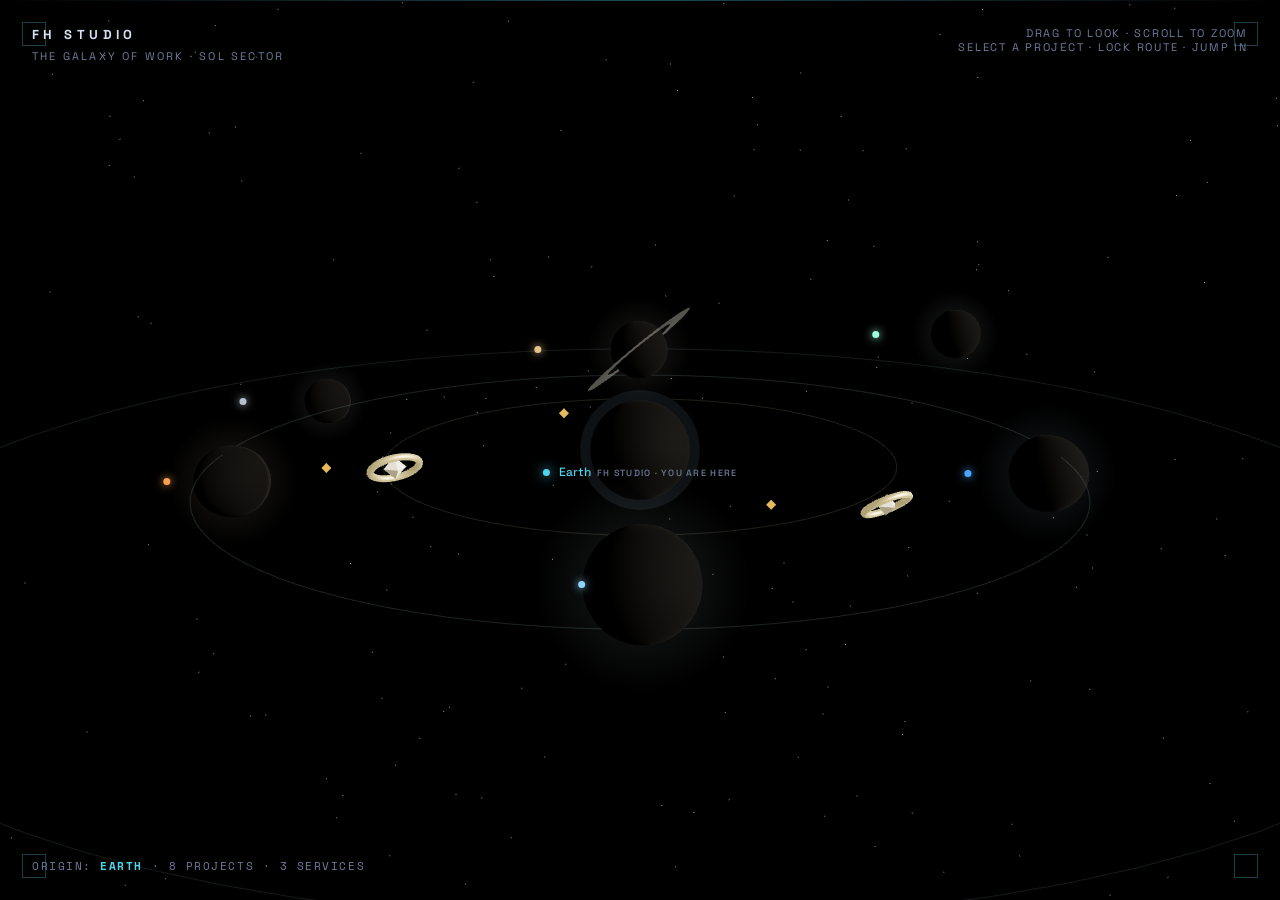
==== commit 8bbd840c: "Galaxy refinements: dimmer, structured orbits, hologram site-preview, station interiors - Toned down" ====
--- a/index.html
+++ b/index.html
@@ -4,48 +4,74 @@
 <meta charset="UTF-8">
 <meta name="viewport" content="width=device-width, initial-scale=1.0">
 <title>FH STUDIO — The Galaxy of Work</title>
-<meta name="description" content="FH Studio — an independent web design studio by Hozan Shaker & Fynn Beckmann. Every project is a world. Plot a route from Earth and jump in.">
+<meta name="description" content="FH Studio — an independent web design studio by Hozan Shaker & Fynn Beckmann. Every project is a world; every service a station. Plot a route from Earth and jump in.">
 <meta property="og:title" content="FH STUDIO — Galaxy of Work"><meta property="og:type" content="website">
 <link href="https://fonts.googleapis.com/css2?family=Space+Grotesk:wght@400;500;600;700&family=Space+Mono&display=swap" rel="stylesheet">
 <style>
   *{margin:0;padding:0;box-sizing:border-box;}
-  :root{ --fg:#dfe8ff; --mut:#7f8db0; --cy:#57e6ff; --gold:#ffcf6b; --line:rgba(87,230,255,.28); }
+  :root{ --fg:#d6e0f5; --mut:#6f7c9c; --cy:#4fd4ee; --gold:#e6b95c; --line:rgba(79,212,238,.24); --acc:#4fd4ee; }
   html,body{height:100%;background:#010206;color:var(--fg);font-family:"Space Grotesk",-apple-system,"Segoe UI",sans-serif;overflow:hidden;-webkit-font-smoothing:antialiased;}
   #c{position:fixed;inset:0;display:block;width:100vw;height:100vh;z-index:0;cursor:grab;} #c:active{cursor:grabbing;}
   #labels{position:fixed;inset:0;z-index:2;pointer-events:none;} .mono{font-family:"Space Mono",monospace;}
 
   .lab{position:absolute;transform:translate(-50%,-50%);pointer-events:auto;cursor:pointer;user-select:none;display:flex;align-items:center;gap:9px;white-space:nowrap;font-size:12px;color:var(--fg);padding:6px 5px;background:none;border:none;transition:opacity .3s;}
-  .lab .dot{width:8px;height:8px;border-radius:50%;background:var(--c,#9fb4ff);box-shadow:0 0 12px var(--c,#9fb4ff);flex:none;transition:transform .25s;}
+  .lab .dot{width:7px;height:7px;border-radius:50%;background:var(--c,#9fb4ff);box-shadow:0 0 9px var(--c,#9fb4ff);flex:none;transition:transform .25s;}
   .lab .nm{opacity:0;transform:translateX(-4px);transition:.25s;font-weight:500;} .lab .ty{font-size:9px;letter-spacing:.14em;text-transform:uppercase;color:var(--mut);margin-left:6px;}
   .lab:hover .nm,.lab.sel .nm,.lab.big .nm{opacity:1;transform:none;} .lab:hover .dot,.lab.sel .dot{transform:scale(1.6);}
-  .lab.earth{color:var(--cy);} .lab.earth .dot{background:var(--cy);box-shadow:0 0 18px var(--cy);}
-  .lab.station:before{content:"";width:11px;height:11px;flex:none;background:var(--gold);box-shadow:0 0 12px var(--gold);clip-path:polygon(50% 0,100% 50%,50% 100%,0 50%);} .lab.station .dot{display:none;}
-  .lab .ring{position:absolute;left:5px;top:50%;width:36px;height:36px;transform:translate(-50%,-50%);pointer-events:none;opacity:0;transition:opacity .2s;} .lab.sel .ring{opacity:1;} .lab .ring circle{fill:none;stroke-width:2.5;}
-  .lab .ring .bg{stroke:rgba(255,255,255,.14);} .lab .ring .fg{stroke:var(--cy);stroke-linecap:round;transform:rotate(-90deg);transform-origin:center;filter:drop-shadow(0 0 4px var(--cy));}
+  .lab.earth{color:var(--cy);} .lab.earth .dot{background:var(--cy);box-shadow:0 0 12px var(--cy);}
+  .lab.station:before{content:"";width:10px;height:10px;flex:none;background:var(--gold);box-shadow:0 0 9px var(--gold);clip-path:polygon(50% 0,100% 50%,50% 100%,0 50%);} .lab.station .dot{display:none;}
+  .lab .ring{position:absolute;left:5px;top:50%;width:34px;height:34px;transform:translate(-50%,-50%);pointer-events:none;opacity:0;transition:opacity .2s;} .lab.sel .ring{opacity:1;} .lab .ring circle{fill:none;stroke-width:2.5;}
+  .lab .ring .bg{stroke:rgba(255,255,255,.12);} .lab .ring .fg{stroke:var(--cy);stroke-linecap:round;transform:rotate(-90deg);transform-origin:center;}
 
   .hud{position:fixed;z-index:5;color:var(--mut);}
   .top{top:26px;left:32px;} .top .t{font-size:13px;letter-spacing:.34em;text-transform:uppercase;color:var(--fg);font-weight:700;} .top .s{font-size:11px;letter-spacing:.2em;text-transform:uppercase;margin-top:6px;}
   .tr{top:26px;right:32px;text-align:right;font-size:11px;letter-spacing:.16em;text-transform:uppercase;}
   .bl{bottom:26px;left:32px;font-size:11px;letter-spacing:.14em;text-transform:uppercase;} .bl b{color:var(--cy);}
-  #reticle{position:fixed;inset:0;z-index:3;pointer-events:none;}
-  #reticle .br{position:absolute;width:26px;height:26px;border:1px solid rgba(87,230,255,.4);}
-  #reticle .tl{top:22px;left:22px;border-right:none;border-bottom:none;} #reticle .tr2{top:22px;right:22px;border-left:none;border-bottom:none;}
-  #reticle .bl2{bottom:22px;left:22px;border-right:none;border-top:none;} #reticle .br2{bottom:22px;right:22px;border-left:none;border-top:none;}
-  #reticle .scan{position:absolute;left:0;right:0;height:1px;background:linear-gradient(90deg,transparent,rgba(87,230,255,.45),transparent);animation:scan 7s linear infinite;} @keyframes scan{0%{top:0}100%{top:100%}}
-
-  #panel{position:fixed;z-index:6;right:32px;bottom:30px;width:min(360px,84vw);background:linear-gradient(180deg,rgba(10,16,34,.86),rgba(5,8,18,.86));border:1px solid var(--line);border-radius:14px;padding:20px 22px;backdrop-filter:blur(10px);opacity:0;transform:translateY(16px);transition:.5s cubic-bezier(.16,1,.3,1);}
+  #reticle{position:fixed;inset:0;z-index:3;pointer-events:none;} #reticle .br{position:absolute;width:24px;height:24px;border:1px solid rgba(79,212,238,.3);}
+  .tl{top:22px;left:22px;border-right:none;border-bottom:none;} .tr2{top:22px;right:22px;border-left:none;border-bottom:none;} .bl2{bottom:22px;left:22px;border-right:none;border-top:none;} .br2{bottom:22px;right:22px;border-left:none;border-top:none;}
+  #reticle .scan{position:absolute;left:0;right:0;height:1px;background:linear-gradient(90deg,transparent,rgba(79,212,238,.35),transparent);animation:scan 8s linear infinite;} @keyframes scan{0%{top:0}100%{top:100%}}
+
+  #panel{position:fixed;z-index:6;right:32px;bottom:30px;width:min(360px,84vw);background:linear-gradient(180deg,rgba(9,14,30,.9),rgba(4,7,16,.9));border:1px solid var(--line);border-radius:14px;padding:20px 22px;backdrop-filter:blur(10px);opacity:0;transform:translateY(16px);transition:.5s cubic-bezier(.16,1,.3,1);}
   #panel.show{opacity:1;transform:none;}
-  #panel .k{font-size:10px;letter-spacing:.26em;text-transform:uppercase;color:var(--cy);}
-  #panel h2{font-size:24px;font-weight:700;margin-top:6px;} #panel .ty2{font-size:11px;letter-spacing:.14em;text-transform:uppercase;color:var(--mut);margin-top:2px;}
-  #panel .desc{font-size:13px;line-height:1.55;color:#c3ccdf;margin-top:12px;}
-  #panel .grid{display:flex;gap:20px;margin-top:14px;flex-wrap:wrap;} #panel .grid div span{display:block;font-size:9px;letter-spacing:.1em;text-transform:uppercase;color:var(--mut);} #panel .grid div b{font-size:14px;}
-  #panel .grid .res b{color:var(--cy);}
-  #panel .st{margin-top:14px;font-size:11px;letter-spacing:.16em;text-transform:uppercase;color:var(--gold);} #panel .st.locked{color:var(--cy);}
-  #panel .act{margin-top:16px;display:flex;gap:10px;}
-  .btn{background:rgba(87,230,255,.1);border:1px solid var(--line);color:var(--cy);border-radius:22px;padding:10px 18px;font:600 11px/1 "Space Grotesk";letter-spacing:.16em;text-transform:uppercase;cursor:pointer;transition:.2s;} .btn:hover{background:rgba(87,230,255,.2);border-color:var(--cy);} .btn[disabled]{opacity:.4;cursor:default;} .btn.ghost{background:none;color:var(--mut);}
-
-  #warp{position:fixed;inset:0;z-index:4;pointer-events:none;opacity:0;background:radial-gradient(circle at 50% 50%,transparent 30%,rgba(120,180,255,.05) 65%,rgba(160,210,255,.12) 100%);transition:opacity .1s;}
-  #jumphud{position:fixed;top:52%;left:50%;transform:translate(-50%,-50%);z-index:6;text-align:center;opacity:0;transition:opacity .3s;pointer-events:none;} #jumphud .big{font-size:13px;letter-spacing:.5em;text-transform:uppercase;color:var(--cy);}
+  #panel .k{font-size:10px;letter-spacing:.26em;text-transform:uppercase;color:var(--cy);} #panel h2{font-size:23px;font-weight:700;margin-top:6px;} #panel .ty2{font-size:11px;letter-spacing:.14em;text-transform:uppercase;color:var(--mut);margin-top:2px;}
+  #panel .desc{font-size:13px;line-height:1.55;color:#aeb8cf;margin-top:12px;} #panel .grid{display:flex;gap:20px;margin-top:14px;flex-wrap:wrap;} #panel .grid div span{display:block;font-size:9px;letter-spacing:.1em;text-transform:uppercase;color:var(--mut);} #panel .grid div b{font-size:14px;} #panel .res b{color:var(--cy);}
+  #panel .st{margin-top:14px;font-size:11px;letter-spacing:.16em;text-transform:uppercase;color:var(--gold);} #panel .st.locked{color:var(--cy);} #panel .act{margin-top:16px;display:flex;gap:10px;}
+  .btn{background:rgba(79,212,238,.08);border:1px solid var(--line);color:var(--cy);border-radius:22px;padding:10px 18px;font:600 11px/1 "Space Grotesk";letter-spacing:.16em;text-transform:uppercase;cursor:pointer;transition:.2s;} .btn:hover{background:rgba(79,212,238,.18);border-color:var(--cy);} .btn[disabled]{opacity:.4;cursor:default;} .btn.ghost{background:none;color:var(--mut);}
+
+  /* hologram website preview */
+  #holo{position:fixed;z-index:7;top:96px;right:34px;width:min(360px,86vw);opacity:0;transform:translateY(-10px) scale(.97);transition:.55s cubic-bezier(.16,1,.3,1);pointer-events:none;}
+  #holo.show{opacity:1;transform:none;}
+  .holo-fr{position:relative;border:1px solid rgba(79,212,238,.5);border-radius:12px;overflow:hidden;background:rgba(6,14,24,.55);box-shadow:0 0 30px rgba(79,212,238,.25),inset 0 0 40px rgba(79,212,238,.06);backdrop-filter:blur(6px);}
+  .holo-fr:before{content:"";position:absolute;inset:0;z-index:3;pointer-events:none;background:repeating-linear-gradient(0deg,rgba(79,212,238,.06) 0 1px,transparent 1px 3px);mix-blend-mode:screen;animation:flick 3s infinite;}
+  @keyframes flick{0%,100%{opacity:.5}48%{opacity:.7}50%{opacity:.3}}
+  .holo-cap{display:flex;justify-content:space-between;align-items:center;padding:8px 12px;font-size:10px;letter-spacing:.16em;text-transform:uppercase;color:var(--cy);border-bottom:1px solid rgba(79,212,238,.25);}
+  .holo-cap .rec{display:flex;align-items:center;gap:6px;} .holo-cap .rec i{width:7px;height:7px;border-radius:50%;background:#ff5a5a;box-shadow:0 0 8px #ff5a5a;animation:flick 1.4s infinite;}
+  .chrome{display:flex;align-items:center;gap:6px;padding:8px 12px;background:rgba(10,18,30,.6);}
+  .chrome .d{width:8px;height:8px;border-radius:50%;background:#33465f;} .chrome .url{flex:1;margin-left:8px;font:10px "Space Mono";color:#7f93b5;background:rgba(0,0,0,.3);border-radius:6px;padding:4px 10px;}
+  .view{position:relative;height:260px;overflow:hidden;} .site{position:absolute;left:0;right:0;top:0;animation:scrolly 11s ease-in-out infinite;}
+  @keyframes scrolly{0%,8%{transform:translateY(0)}50%,58%{transform:translateY(calc(-100% + 260px))}100%{transform:translateY(0)}}
+  .site .hero{height:150px;display:flex;flex-direction:column;justify-content:center;padding:0 18px;color:#fff;}
+  .site .hero .eb{font-size:8px;letter-spacing:.2em;text-transform:uppercase;opacity:.85;} .site .hero h3{font-size:22px;font-weight:700;margin-top:6px;line-height:1;}
+  .site .navb{display:flex;gap:10px;padding:12px 18px;font-size:8px;letter-spacing:.1em;text-transform:uppercase;color:rgba(255,255,255,.7);}
+  .site .sec{padding:16px 18px;background:#0a1120;} .site .bar{height:8px;border-radius:4px;background:rgba(255,255,255,.14);margin:7px 0;} .site .bar.s{width:55%;} .site .bar.m{width:78%;}
+  .site .cards{display:flex;gap:8px;margin-top:10px;} .site .cards .cd{flex:1;height:52px;border-radius:8px;background:rgba(255,255,255,.08);}
+  .holo-foot{padding:10px 12px;border-top:1px solid rgba(79,212,238,.25);display:flex;justify-content:space-between;align-items:center;font-size:10px;letter-spacing:.1em;color:var(--mut);}
+  .holo-foot a{color:var(--cy);text-decoration:none;pointer-events:auto;}
+
+  /* station interior */
+  #interior{position:fixed;inset:0;z-index:9;display:flex;align-items:center;justify-content:center;background:radial-gradient(120% 120% at 50% 40%,rgba(20,14,4,.72),rgba(2,3,6,.92));opacity:0;pointer-events:none;transition:opacity .5s;}
+  #interior.show{opacity:1;pointer-events:auto;}
+  .int-room{position:relative;width:min(760px,92vw);border:1px solid rgba(230,185,92,.35);border-radius:16px;padding:34px 36px;background:linear-gradient(180deg,rgba(18,14,6,.85),rgba(8,6,3,.9));box-shadow:0 0 60px rgba(230,185,92,.15);overflow:hidden;}
+  .int-room:before{content:"";position:absolute;inset:0;pointer-events:none;background:repeating-linear-gradient(0deg,rgba(230,185,92,.05) 0 1px,transparent 1px 4px);}
+  .int-room .k{font-size:11px;letter-spacing:.3em;text-transform:uppercase;color:var(--gold);} .int-room h2{font-size:30px;font-weight:700;margin-top:8px;} .int-room .sub{color:#c8b79a;margin-top:6px;font-size:13px;}
+  .int-room .rows{display:grid;grid-template-columns:1fr 1fr;gap:14px;margin-top:24px;}
+  .int-room .cell{border:1px solid rgba(230,185,92,.22);border-radius:10px;padding:16px;background:rgba(230,185,92,.04);}
+  .int-room .cell .n{font-size:10px;letter-spacing:.16em;text-transform:uppercase;color:var(--gold);} .int-room .cell .v{font-size:15px;margin-top:6px;color:#eee;}
+  .int-room .leave{margin-top:26px;} .int-room .leave .btn{border-color:rgba(230,185,92,.4);color:var(--gold);background:rgba(230,185,92,.08);}
+  @media(max-width:640px){ .int-room .rows{grid-template-columns:1fr;} }
+
+  #warp{position:fixed;inset:0;z-index:4;pointer-events:none;opacity:0;background:radial-gradient(circle at 50% 50%,transparent 34%,rgba(100,160,235,.04) 68%,rgba(130,185,240,.09) 100%);transition:opacity .1s;}
+  #jumphud{position:fixed;top:52%;left:50%;transform:translate(-50%,-50%);z-index:6;text-align:center;opacity:0;transition:opacity .3s;pointer-events:none;} #jumphud .big{font-size:12px;letter-spacing:.5em;text-transform:uppercase;color:var(--cy);}
   #load{position:fixed;inset:0;z-index:20;display:flex;align-items:center;justify-content:center;background:#010206;transition:opacity .8s;font-size:12px;letter-spacing:.3em;text-transform:uppercase;color:var(--cy);} #load.hide{opacity:0;pointer-events:none;}
   #err{position:fixed;inset:0;z-index:30;display:none;align-items:center;justify-content:center;color:#ff8a8a;font-size:14px;text-align:center;padding:30px;}
 </style>
@@ -59,13 +85,24 @@
 <div class="hud bl mono">ORIGIN: <b>EARTH</b> · <span id="cnt">0</span> PROJECTS · <span id="scnt">0</span> SERVICES</div>
 
 <div id="panel">
-  <div class="k" id="pk">Project</div>
-  <h2 id="pnm">—</h2><div class="ty2" id="pty">—</div>
-  <p class="desc" id="pdesc">—</p>
+  <div class="k" id="pk">Project</div><h2 id="pnm">—</h2><div class="ty2" id="pty">—</div><p class="desc" id="pdesc">—</p>
   <div class="grid"><div class="res"><span>Result</span><b id="pres" class="mono">—</b></div><div><span>Distance</span><b id="pdist" class="mono">—</b></div><div><span>Type</span><b id="pcls" class="mono">—</b></div></div>
   <div class="st" id="pst">Charging…</div>
   <div class="act"><button class="btn" id="pjump" disabled>Jump ▶</button><button class="btn ghost" id="preturn" style="display:none">Return</button></div>
 </div>
+
+<div id="holo"><div class="holo-fr">
+  <div class="holo-cap"><span class="rec"><i></i>Surface feed</span><span id="hcls">WEB</span></div>
+  <div class="chrome"><span class="d"></span><span class="d"></span><span class="d"></span><span class="url" id="hurl">project.fh-studio.dev</span></div>
+  <div class="view"><div class="site" id="hsite"></div></div>
+  <div class="holo-foot"><span id="hres">—</span><a href="mailto:edv@pflueger.de">Enquire ↗</a></div>
+</div></div>
+
+<div id="interior"><div class="int-room">
+  <div class="k" id="ik">FH Studio · Service</div><h2 id="inm">—</h2><div class="sub" id="isub">—</div>
+  <div class="rows" id="irows"></div>
+  <div class="leave"><button class="btn" id="ileave">◀ Leave station</button></div>
+</div></div>
 
 <div id="warp"></div>
 <div id="jumphud"><div class="big" id="jtxt">Jumping</div></div>
@@ -86,144 +123,161 @@
   if(typeof THREE==='undefined'){ fail('Three.js not loaded.'); return; }
   var canvas=document.getElementById('c'), renderer;
   try{ renderer=new THREE.WebGLRenderer({canvas:canvas,antialias:true}); }catch(e){ fail('WebGL unavailable — use Chrome/Edge.'); return; }
-  renderer.setPixelRatio(Math.min(devicePixelRatio,2)); renderer.toneMapping=THREE.ACESFilmicToneMapping; renderer.toneMappingExposure=1.05;
+  renderer.setPixelRatio(Math.min(devicePixelRatio,2)); renderer.toneMapping=THREE.ACESFilmicToneMapping; renderer.toneMappingExposure=0.78;
   if(renderer.outputColorSpace!==undefined) renderer.outputColorSpace=THREE.SRGBColorSpace; else renderer.outputEncoding=THREE.sRGBEncoding;
 
   var scene=new THREE.Scene();
-  var camera=new THREE.PerspectiveCamera(50,1,0.1,9000); camera.position.set(0,28,130); scene.add(camera);
+  var camera=new THREE.PerspectiveCamera(50,1,0.1,9000); camera.position.set(0,40,150); scene.add(camera);
   function fit(){ var w=canvas.clientWidth||innerWidth,h=canvas.clientHeight||innerHeight; renderer.setSize(w,h,false); camera.aspect=w/h; camera.updateProjectionMatrix(); if(composer)composer.setSize(w,h); }
-  var controls=new THREE.OrbitControls(camera,canvas); controls.enableDamping=true; controls.dampingFactor=0.06; controls.minDistance=14; controls.maxDistance=900; controls.autoRotate=true; controls.autoRotateSpeed=0.16;
+  var controls=new THREE.OrbitControls(camera,canvas); controls.enableDamping=true; controls.dampingFactor=0.06; controls.minDistance=14; controls.maxDistance=900; controls.autoRotate=true; controls.autoRotateSpeed=0.14; controls.maxPolarAngle=Math.PI*0.92;
 
   var TL=new THREE.TextureLoader();
   function T(u,srgb){ var t=TL.load('tex/'+u); if(srgb!==false){ if(t.colorSpace!==undefined)t.colorSpace=THREE.SRGBColorSpace; else t.encoding=THREE.sRGBEncoding; } return t; }
   function softTex(){ var cv=document.createElement('canvas'); cv.width=cv.height=64; var x=cv.getContext('2d'); var gr=x.createRadialGradient(32,32,0,32,32,32); gr.addColorStop(0,'rgba(255,255,255,1)'); gr.addColorStop(0.4,'rgba(255,255,255,.4)'); gr.addColorStop(1,'rgba(255,255,255,0)'); x.fillStyle=gr; x.fillRect(0,0,64,64); return new THREE.CanvasTexture(cv); }
   var SOFT=softTex();
 
-  var bg=new THREE.Mesh(new THREE.SphereGeometry(4200,48,48), new THREE.MeshBasicMaterial({map:T('2k_stars_milky_way.jpg'),side:THREE.BackSide})); scene.add(bg);
-  (function(){ var n=3200,g=new THREE.BufferGeometry(),p=new Float32Array(n*3); for(var i=0;i<n;i++){ var r=700+Math.random()*2800, th=Math.random()*6.283, ph=Math.acos(Math.random()*2-1); p[i*3]=r*Math.sin(ph)*Math.cos(th); p[i*3+1]=r*Math.cos(ph); p[i*3+2]=r*Math.sin(ph)*Math.sin(th); } g.setAttribute('position',new THREE.BufferAttribute(p,3)); scene.add(new THREE.Points(g,new THREE.PointsMaterial({color:0xcfe0ff,size:2.4,transparent:true,opacity:0.9,depthWrite:false,blending:THREE.AdditiveBlending}))); })();
-
-  scene.add(new THREE.AmbientLight(0x3a4a70,0.5));
-  var sun=new THREE.DirectionalLight(0xfff4e0,2.7); sun.position.set(160,70,90); scene.add(sun);
-  // sun body + flare
-  var sunPos=new THREE.Vector3(700,320,420);
-  var sunBody=new THREE.Mesh(new THREE.SphereGeometry(60,32,32), new THREE.MeshBasicMaterial({map:T('2k_sun.jpg'),color:0xffdca0})); sunBody.position.copy(sunPos); scene.add(sunBody);
-  var flare=new THREE.Sprite(new THREE.SpriteMaterial({map:SOFT,color:0xffe6b0,transparent:true,opacity:0.9,blending:THREE.AdditiveBlending,depthWrite:false})); flare.position.copy(sunPos); flare.scale.setScalar(360); scene.add(flare);
-  var flare2=new THREE.Sprite(new THREE.SpriteMaterial({map:SOFT,color:0xffd080,transparent:true,opacity:0.5,blending:THREE.AdditiveBlending,depthWrite:false})); flare2.position.copy(sunPos.clone().multiplyScalar(0.5)); flare2.scale.setScalar(90); scene.add(flare2);
-  sun.position.copy(sunPos);
-
-  // ---- Earth (with clouds + night lights) ----
-  var earth=new THREE.Mesh(new THREE.SphereGeometry(8,64,64), new THREE.MeshStandardMaterial({map:T('2k_earth_daymap.jpg'),emissiveMap:T('2k_earth_nightmap.jpg'),emissive:0xffe9a8,emissiveIntensity:0.55,roughness:0.85,metalness:0.02})); earth.rotation.z=0.4; scene.add(earth);
-  var clouds=new THREE.Mesh(new THREE.SphereGeometry(8.18,48,48), new THREE.MeshStandardMaterial({alphaMap:T('2k_earth_clouds.jpg',false),color:0xffffff,transparent:true,opacity:0.9,depthWrite:false,roughness:1})); scene.add(clouds);
-  var atmo=new THREE.Mesh(new THREE.SphereGeometry(9.7,48,48), new THREE.MeshBasicMaterial({color:0x57a6ff,transparent:true,opacity:0.14,side:THREE.BackSide})); scene.add(atmo);
+  var bg=new THREE.Mesh(new THREE.SphereGeometry(4200,48,48), new THREE.MeshBasicMaterial({map:T('2k_stars_milky_way.jpg'),side:THREE.BackSide,color:0x9fb0c8})); scene.add(bg);
+  (function(){ var n=2400,g=new THREE.BufferGeometry(),p=new Float32Array(n*3); for(var i=0;i<n;i++){ var r=800+Math.random()*2600, th=Math.random()*6.283, ph=Math.acos(Math.random()*2-1); p[i*3]=r*Math.sin(ph)*Math.cos(th); p[i*3+1]=r*Math.cos(ph); p[i*3+2]=r*Math.sin(ph)*Math.sin(th); } g.setAttribute('position',new THREE.BufferAttribute(p,3)); scene.add(new THREE.Points(g,new THREE.PointsMaterial({color:0xaebfdc,size:2,transparent:true,opacity:0.7,depthWrite:false,blending:THREE.AdditiveBlending}))); })();
+
+  scene.add(new THREE.AmbientLight(0x2a3552,0.42));
+  var sunPos=new THREE.Vector3(680,300,420);
+  var sun=new THREE.DirectionalLight(0xffeccb,2.2); sun.position.copy(sunPos); scene.add(sun);
+  var sunBody=new THREE.Mesh(new THREE.SphereGeometry(46,32,32), new THREE.MeshBasicMaterial({map:T('2k_sun.jpg'),color:0xffd28a})); sunBody.position.copy(sunPos); scene.add(sunBody);
+  var flare=new THREE.Sprite(new THREE.SpriteMaterial({map:SOFT,color:0xffd79a,transparent:true,opacity:0.4,blending:THREE.AdditiveBlending,depthWrite:false})); flare.position.copy(sunPos); flare.scale.setScalar(240); scene.add(flare);
+
+  // Earth
+  var earth=new THREE.Mesh(new THREE.SphereGeometry(8,64,64), new THREE.MeshStandardMaterial({map:T('2k_earth_daymap.jpg'),emissiveMap:T('2k_earth_nightmap.jpg'),emissive:0xffe2a0,emissiveIntensity:0.4,roughness:0.9,metalness:0.02})); earth.rotation.z=0.4; scene.add(earth);
+  var clouds=new THREE.Mesh(new THREE.SphereGeometry(8.16,48,48), new THREE.MeshStandardMaterial({alphaMap:T('2k_earth_clouds.jpg',false),color:0xffffff,transparent:true,opacity:0.85,depthWrite:false,roughness:1})); scene.add(clouds);
+  scene.add(new THREE.Mesh(new THREE.SphereGeometry(9.6,48,48), new THREE.MeshBasicMaterial({color:0x3f7fd0,transparent:true,opacity:0.1,side:THREE.BackSide})));
   var EARTH_POS=new THREE.Vector3(0,0,0);
 
-  // ---- projects = worlds (unique textures + real content) ----
+  // data (web-design projects + services)
   var WORLDS=[
-    {n:"Vaulta",t:"Fintech platform",cls:"WEB",res:"+212% sign-ups",c:0x4aa6ff,r:6.4,tex:"2k_neptune.jpg",desc:"A trust-first fintech site — 6.4s load cut to 0.9s, the core action finally surfaced."},
-    {n:"Northwind",t:"B2B SaaS",cls:"WEB",res:"+147% trials",c:0x9fe6ff,r:5.6,tex:"2k_uranus.jpg",desc:"Enterprise SaaS marketing with interactive product tours and a crystal-clear structure."},
-    {n:"The Frame",t:"Editorial",cls:"WEB",res:"+340% read time",c:0xffab5c,r:6.0,tex:"2k_mars.jpg",desc:"A reading-first editorial platform — typography, pace and calm, deliberate motion."},
-    {n:"Maison Otto",t:"Luxury e-commerce",cls:"WEB",res:"+168% AOV",c:0xe8c98a,r:6.6,tex:"2k_saturn.jpg",ring:true,desc:"Quiet-luxury storefront — material, restraint, and a checkout that respects the buyer."},
-    {n:"Casa Lumen",t:"Hospitality",cls:"WEB",res:"bookings 8%→47%",c:0xff9e6a,r:6.0,tex:"2k_venus_surface.jpg",desc:"A boutique-hotel site that turns idle browsing into confirmed bookings."},
-    {n:"Subfrequency",t:"Music / events",cls:"WEB",res:"+95% tickets",c:0xc07cff,r:7.4,tex:"2k_jupiter.jpg",desc:"A kinetic events platform with a living, audio-reactive hero."},
-    {n:"Northlight",t:"Brand & identity",cls:"WEB",res:"full rebrand",c:0xbfc6d0,r:5.4,tex:"2k_mercury.jpg",desc:"Identity system plus site — one visual language across every screen."},
-    {n:"Aurora",t:"Interactive / R&D",cls:"LAB",res:"award-winning",c:0x9fffe0,r:5.8,tex:"2k_moon.jpg",tint:0xbfeaff,desc:"Our experimental lab — WebGL, motion and the ideas that grow into client work."}
+    {n:"Vaulta",t:"Fintech platform",cls:"WEB",res:"+212% sign-ups",c:0x4aa6ff,r:6.2,tex:"2k_neptune.jpg",url:"vaulta.finance",nav:["Product","Pricing","Docs"],desc:"A trust-first fintech site — 6.4s load cut to 0.9s, the core action finally surfaced."},
+    {n:"Northwind",t:"B2B SaaS",cls:"WEB",res:"+147% trials",c:0x8fd6ff,r:5.6,tex:"2k_uranus.jpg",url:"northwind.io",nav:["Platform","Solutions","Trial"],desc:"Enterprise SaaS marketing with interactive product tours and a crystal-clear structure."},
+    {n:"The Frame",t:"Editorial",cls:"WEB",res:"+340% read time",c:0xff9f52,r:5.8,tex:"2k_mars.jpg",url:"theframe.press",nav:["Read","Topics","About"],desc:"A reading-first editorial platform — typography, pace and calm, deliberate motion."},
+    {n:"Maison Otto",t:"Luxury e-commerce",cls:"WEB",res:"+168% AOV",c:0xe6c188,r:6.4,tex:"2k_saturn.jpg",ring:true,url:"maisonotto.com",nav:["Collections","Atelier","Cart"],desc:"Quiet-luxury storefront — material, restraint, and a checkout that respects the buyer."},
+    {n:"Casa Lumen",t:"Hospitality",cls:"WEB",res:"bookings 8%→47%",c:0xff9866,r:5.8,tex:"2k_venus_surface.jpg",url:"casalumen.co",nav:["Rooms","Story","Book"],desc:"A boutique-hotel site that turns idle browsing into confirmed bookings."},
+    {n:"Subfrequency",t:"Music / events",cls:"WEB",res:"+95% tickets",c:0xb877ff,r:7.0,tex:"2k_jupiter.jpg",url:"subfrequency.live",nav:["Lineup","Dates","Tickets"],desc:"A kinetic events platform with a living, audio-reactive hero."},
+    {n:"Northlight",t:"Brand & identity",cls:"WEB",res:"full rebrand",c:0xb7c0cf,r:5.2,tex:"2k_mercury.jpg",url:"northlight.studio",nav:["Brand","Guides","Work"],desc:"Identity system plus site — one visual language across every screen."},
+    {n:"Aurora",t:"Interactive / R&D",cls:"LAB",res:"award-winning",c:0x9fffe0,r:5.6,tex:"2k_moon.jpg",tint:0xbfeaff,url:"aurora.fh-studio.dev",nav:["Lab","Demos","Ideas"],desc:"Our experimental lab — WebGL, motion and the ideas that grow into client work."}
   ];
   var STATIONS=[
-    {n:"Discovery Bay",t:"Where projects begin",cls:"SVC",res:"Strategy",r:4.2,desc:"Research, goals and the brief behind the brief — before a single pixel."},
-    {n:"Design Lab",t:"The craft",cls:"SVC",res:"Design + Motion",r:4.2,desc:"Design systems, typography and motion — built by hand, not templated."},
-    {n:"Launch Control",t:"Go-live",cls:"SVC",res:"Ship + Measure",r:4.2,desc:"Performance budgets, accessibility, shipping day — and watching it run."}
+    {n:"Discovery Bay",t:"Where projects begin",cls:"SVC",res:"Strategy",r:4.2,desc:"Research, goals and the brief behind the brief — before a single pixel.",inside:[["Kickoff","Goals, audience & scope"],["Research","Market & competitor scans"],["Strategy","Positioning & content plan"],["Roadmap","Milestones & estimate"]]},
+    {n:"Design Lab",t:"The craft",cls:"SVC",res:"Design + Motion",r:4.2,desc:"Design systems, typography and motion — built by hand, not templated.",inside:[["Design System","Type, color, spacing tokens"],["Components","A reusable UI library"],["Motion","Interaction & animation"],["Prototype","Clickable, testable models"]]},
+    {n:"Launch Control",t:"Go-live",cls:"SVC",res:"Ship + Measure",r:4.2,desc:"Performance budgets, accessibility, shipping day — and watching it run.",inside:[["Build","Hand-coded front-end"],["QA","Accessibility & devices"],["Launch","Deploy & performance"],["Measure","Analytics & iteration"]]}
   ];
   var OBJ=[];
-  WORLDS.forEach(function(w,i){ var dir=new THREE.Vector3((Math.random()-0.5)*2,(Math.random()-0.5)*0.85,(Math.random()-0.5)*2).normalize(); var pos=dir.multiplyScalar(62+i*9+Math.random()*36);
-    var mat=new THREE.MeshStandardMaterial({map:T(w.tex),roughness:0.9,metalness:0.02,emissiveMap:T(w.tex),emissive:new THREE.Color(w.tint||0x0e1016),emissiveIntensity:0.13}); if(w.tint)mat.color=new THREE.Color(w.tint);
-    var m=new THREE.Mesh(new THREE.SphereGeometry(w.r,48,48),mat); m.position.copy(pos); m.rotation.z=Math.random()*0.6; m.userData.spin=0.04+Math.random()*0.06; scene.add(m);
-    if(w.ring){ var rg=new THREE.Mesh(new THREE.RingGeometry(w.r*1.4,w.r*2.3,72), new THREE.MeshBasicMaterial({color:0xe6d3a0,transparent:true,opacity:0.45,side:THREE.DoubleSide})); rg.rotation.x=Math.PI*0.42; rg.rotation.y=0.25; m.add(rg); }
-    var glow=new THREE.Sprite(new THREE.SpriteMaterial({color:w.c,transparent:true,opacity:0.32,blending:THREE.AdditiveBlending,depthWrite:false,map:SOFT})); glow.scale.setScalar(w.r*4.2); m.add(glow);
+
+  // ---- structured orbits ----
+  function orbitRing(r,col,op){ var seg=128,g=new THREE.BufferGeometry(),p=new Float32Array((seg+1)*3); for(var i=0;i<=seg;i++){ var a=i/seg*6.283; p[i*3]=Math.cos(a)*r; p[i*3+1]=0; p[i*3+2]=Math.sin(a)*r; } g.setAttribute('position',new THREE.BufferAttribute(p,3)); var l=new THREE.Line(g,new THREE.LineBasicMaterial({color:col,transparent:true,opacity:op})); scene.add(l); return l; }
+  var R_STN=40, R_IN=66, R_OUT=104;
+  orbitRing(R_STN,0xe6b95c,0.14); orbitRing(R_IN,0x4fd4ee,0.16); orbitRing(R_OUT,0x4fd4ee,0.12);
+
+  WORLDS.forEach(function(w,i){ var ring=i<4?R_IN:R_OUT, k=i<4?i:i-4, a=(k/4)*6.283+(i<4?0:Math.PI/4); var pos=new THREE.Vector3(Math.cos(a)*ring,(i%2?1:-1)*(4+i*0.6),Math.sin(a)*ring);
+    var mat=new THREE.MeshStandardMaterial({map:T(w.tex),roughness:0.92,metalness:0.02,emissiveMap:T(w.tex),emissive:new THREE.Color(w.tint||0x0b0d13),emissiveIntensity:0.1}); if(w.tint)mat.color=new THREE.Color(w.tint);
+    var m=new THREE.Mesh(new THREE.SphereGeometry(w.r,48,48),mat); m.position.copy(pos); m.rotation.z=Math.random()*0.5; m.userData.spin=0.04+Math.random()*0.05; scene.add(m);
+    if(w.ring){ var rg=new THREE.Mesh(new THREE.RingGeometry(w.r*1.4,w.r*2.3,72), new THREE.MeshBasicMaterial({color:0xdcc79a,transparent:true,opacity:0.4,side:THREE.DoubleSide})); rg.rotation.x=Math.PI*0.42; rg.rotation.y=0.25; m.add(rg); }
+    var glow=new THREE.Sprite(new THREE.SpriteMaterial({color:w.c,transparent:true,opacity:0.2,blending:THREE.AdditiveBlending,depthWrite:false,map:SOFT})); glow.scale.setScalar(w.r*3.6); m.add(glow);
     OBJ.push({data:w,mesh:m,pos:pos,type:'world'}); });
-  STATIONS.forEach(function(s){ var pos=new THREE.Vector3((Math.random()-0.5)*2,(Math.random()-0.5)*0.9,(Math.random()-0.5)*2).normalize().multiplyScalar(46+Math.random()*70);
-    var g=new THREE.Group(); var ring=new THREE.Mesh(new THREE.TorusGeometry(3.6,0.55,10,28),new THREE.MeshStandardMaterial({color:0xffcf6b,emissive:0xffcf6b,emissiveIntensity:0.7,metalness:0.9,roughness:0.25})); g.add(ring);
-    var core=new THREE.Mesh(new THREE.OctahedronGeometry(1.7,0),new THREE.MeshStandardMaterial({color:0xfff0cf,emissive:0xffcf6b,emissiveIntensity:0.5})); g.add(core); g.position.copy(pos); g.userData.spin2=ring; scene.add(g);
+  STATIONS.forEach(function(s,i){ var a=(i/3)*6.283+0.5, pos=new THREE.Vector3(Math.cos(a)*R_STN,(i%2?1:-1)*3,Math.sin(a)*R_STN);
+    var g=new THREE.Group(); var ring=new THREE.Mesh(new THREE.TorusGeometry(3.4,0.5,10,28),new THREE.MeshStandardMaterial({color:0xe6b95c,emissive:0xe6b95c,emissiveIntensity:0.5,metalness:0.9,roughness:0.3})); g.add(ring);
+    var core=new THREE.Mesh(new THREE.OctahedronGeometry(1.6,0),new THREE.MeshStandardMaterial({color:0xffe9c0,emissive:0xe6b95c,emissiveIntensity:0.4})); g.add(core); g.position.copy(pos); g.userData.spin2=ring; scene.add(g);
     OBJ.push({data:s,mesh:g,pos:pos,type:'station'}); });
   document.getElementById('cnt').textContent=WORLDS.length; document.getElementById('scnt').textContent=STATIONS.length;
 
-  // ---- 3D warp streaks (child of camera) ----
-  var WN=260, wg=new THREE.BufferGeometry(), wp=new Float32Array(WN*2*3), wseg=[];
-  for(var i=0;i<WN;i++){ var an=Math.random()*6.283, rad=2+Math.random()*30, z=-6-Math.random()*120; wseg.push({a:an,r:rad,z:z}); }
-  wg.setAttribute('position',new THREE.BufferAttribute(wp,3));
-  var warp3=new THREE.LineSegments(wg,new THREE.LineBasicMaterial({color:0x9fd8ff,transparent:true,opacity:0,blending:THREE.AdditiveBlending,depthWrite:false})); warp3.frustumCulled=false; camera.add(warp3);
+  // warp streaks (child of camera)
+  var WN=220, wg=new THREE.BufferGeometry(), wp=new Float32Array(WN*2*3), wseg=[];
+  for(var i=0;i<WN;i++) wseg.push({a:Math.random()*6.283,r:2+Math.random()*28,z:-6-Math.random()*120}); wg.setAttribute('position',new THREE.BufferAttribute(wp,3));
+  var warp3=new THREE.LineSegments(wg,new THREE.LineBasicMaterial({color:0x8fd0ff,transparent:true,opacity:0,blending:THREE.AdditiveBlending,depthWrite:false})); warp3.frustumCulled=false; camera.add(warp3);
   var warpI=0;
-  function updWarp(dt){ var len=1.5+warpI*40, sp=(8+warpI*260)*dt, arr=wg.attributes.position.array;
-    for(var i=0;i<WN;i++){ var s=wseg[i]; s.z+=sp; if(s.z>-2){ s.z=-110-Math.random()*30; s.a=Math.random()*6.283; s.r=2+Math.random()*30; }
-      var x=Math.cos(s.a)*s.r, y=Math.sin(s.a)*s.r; arr[i*6]=x;arr[i*6+1]=y;arr[i*6+2]=s.z; arr[i*6+3]=x;arr[i*6+4]=y;arr[i*6+5]=s.z+len; }
-    wg.attributes.position.needsUpdate=true; warp3.material.opacity=Math.min(1,warpI*1.1); warp3.visible=warpI>0.01; }
+  function updWarp(dt){ var len=1.5+warpI*38, sp=(8+warpI*250)*dt, arr=wg.attributes.position.array;
+    for(var i=0;i<WN;i++){ var s=wseg[i]; s.z+=sp; if(s.z>-2){ s.z=-110-Math.random()*30; s.a=Math.random()*6.283; s.r=2+Math.random()*28; } var x=Math.cos(s.a)*s.r,y=Math.sin(s.a)*s.r; arr[i*6]=x;arr[i*6+1]=y;arr[i*6+2]=s.z; arr[i*6+3]=x;arr[i*6+4]=y;arr[i*6+5]=s.z+len; }
+    wg.attributes.position.needsUpdate=true; warp3.material.opacity=Math.min(1,warpI*1.05); warp3.visible=warpI>0.01; }
 
   // route
   var routeGeo=new THREE.BufferGeometry(); routeGeo.setAttribute('position',new THREE.BufferAttribute(new Float32Array(6),3));
-  var route=new THREE.Line(routeGeo,new THREE.LineBasicMaterial({color:0x57e6ff,transparent:true,opacity:0.9,blending:THREE.AdditiveBlending})); route.visible=false; scene.add(route);
-  var routeDot=new THREE.Mesh(new THREE.SphereGeometry(1.2,12,12),new THREE.MeshBasicMaterial({color:0xffffff})); routeDot.visible=false; scene.add(routeDot);
-
-  var composer=null; try{ composer=new THREE.EffectComposer(renderer); composer.addPass(new THREE.RenderPass(scene,camera)); composer.addPass(new THREE.UnrealBloomPass(new THREE.Vector2(innerWidth,innerHeight),0.75,0.6,0.62)); }catch(e){ composer=null; }
+  var route=new THREE.Line(routeGeo,new THREE.LineBasicMaterial({color:0x4fd4ee,transparent:true,opacity:0.9,blending:THREE.AdditiveBlending})); route.visible=false; scene.add(route);
+  var routeDot=new THREE.Mesh(new THREE.SphereGeometry(1.1,12,12),new THREE.MeshBasicMaterial({color:0xffffff})); routeDot.visible=false; scene.add(routeDot);
+
+  var composer=null; try{ composer=new THREE.EffectComposer(renderer); composer.addPass(new THREE.RenderPass(scene,camera)); composer.addPass(new THREE.UnrealBloomPass(new THREE.Vector2(innerWidth,innerHeight),0.35,0.5,0.8)); }catch(e){ composer=null; }
 
   // labels
   var labelBox=document.getElementById('labels'), labels=[];
-  OBJ.forEach(function(o){ var el=document.createElement('button'); el.className='lab '+o.type; el.style.setProperty('--c','#'+(o.type==='world'?o.data.c.toString(16).padStart(6,'0'):'ffcf6b'));
-    el.innerHTML='<span class="dot"></span><svg class="ring" viewBox="0 0 36 36"><circle class="bg" cx="18" cy="18" r="15"/><circle class="fg" cx="18" cy="18" r="15"/></svg><span class="nm">'+o.data.n+'<span class="ty">'+o.data.t+'</span></span>';
+  OBJ.forEach(function(o){ var el=document.createElement('button'); el.className='lab '+o.type; el.style.setProperty('--c','#'+(o.type==='world'?o.data.c.toString(16).padStart(6,'0'):'e6b95c'));
+    el.innerHTML='<span class="dot"></span><svg class="ring" viewBox="0 0 34 34"><circle class="bg" cx="17" cy="17" r="15"/><circle class="fg" cx="17" cy="17" r="15"/></svg><span class="nm">'+o.data.n+'<span class="ty">'+o.data.t+'</span></span>';
     el.setAttribute('aria-label','Select '+o.data.n); var ring=el.querySelector('.ring .fg'), C=2*Math.PI*15; ring.style.strokeDasharray=C; ring.style.strokeDashoffset=C; el.__ring=ring; el.__C=C;
     el.addEventListener('click',function(){ select(o,el); }); labelBox.appendChild(el); o.el=el; labels.push(o); });
   var earthLab=document.createElement('div'); earthLab.className='lab earth big'; earthLab.innerHTML='<span class="dot"></span><span class="nm">Earth<span class="ty">FH Studio · You are here</span></span>'; labelBox.appendChild(earthLab);
 
-  // selection + jump/dock
+  // hologram + interior fills
+  var holo=document.getElementById('holo'), interior=document.getElementById('interior');
+  function fillHolo(w){ var acc='#'+w.c.toString(16).padStart(6,'0');
+    document.getElementById('hcls').textContent=w.cls; document.getElementById('hurl').textContent=w.url; document.getElementById('hres').textContent=w.res;
+    document.getElementById('hsite').innerHTML=
+      '<div class="hero" style="background:linear-gradient(135deg,'+acc+',#0a1120)"><div class="eb">'+w.t+'</div><h3>'+w.n+'</h3></div>'+
+      '<div class="navb">'+w.nav.map(function(x){return '<span>'+x+'</span>';}).join('')+'</div>'+
+      '<div class="sec"><div class="bar m"></div><div class="bar s"></div><div class="cards"><div class="cd"></div><div class="cd"></div><div class="cd"></div></div></div>'+
+      '<div class="sec" style="background:#0c1426"><div class="bar m"></div><div class="bar"></div><div class="bar s"></div></div>'+
+      '<div class="sec"><div class="cards"><div class="cd"></div><div class="cd"></div></div><div class="bar s"></div></div>';
+  }
+  function fillInterior(s){ document.getElementById('inm').textContent=s.n; document.getElementById('isub').textContent=s.desc;
+    document.getElementById('irows').innerHTML=s.inside.map(function(r){ return '<div class="cell"><div class="n">'+r[0]+'</div><div class="v">'+r[1]+'</div></div>'; }).join(''); }
+  document.getElementById('ileave').onclick=function(){ interior.classList.remove('show'); returnMap(); };
+
+  // selection + jump
   var sel=null,selEl=null,selT=0,selecting=false,locked=false,DURs=1.6;
   var panel=document.getElementById('panel'), pjump=document.getElementById('pjump'), preturn=document.getElementById('preturn');
   function txt(id,v){ document.getElementById(id).textContent=v; }
   function select(o,el){ if(jumping)return; if(sel&&sel.el)sel.el.classList.remove('sel'); sel=o; selEl=el; el.classList.add('sel'); selT=0; selecting=true; locked=false;
-    route.visible=true; routeDot.visible=true; controls.autoRotate=false; pjump.disabled=true; preturn.style.display='none';
-    var st2=(o.type==='station'); pjump.textContent=st2?'Dock ▶':'Jump ▶';
+    route.visible=true; routeDot.visible=true; controls.autoRotate=false; pjump.disabled=true; preturn.style.display='none'; holo.classList.remove('show');
+    var st2=(o.type==='station'); pjump.textContent=st2?'Enter ▶':'Jump ▶';
     txt('pk',st2?'Service':'Plotting route'); txt('pnm',o.data.n); txt('pty',o.data.t); txt('pdesc',o.data.desc); txt('pres',o.data.res); txt('pdist',(o.pos.length()*0.84).toFixed(1)+' ly'); txt('pcls',o.data.cls);
     var st=document.getElementById('pst'); st.textContent=st2?'Requesting docking clearance…':'Charging jump…'; st.classList.remove('locked'); panel.classList.add('show'); }
 
   var jumping=false, jt=0, JDUR=2.9, jFrom=new THREE.Vector3(), jTo=new THREE.Vector3(), jtFrom=new THREE.Vector3(), jtTo=new THREE.Vector3(), atPlace=false;
   var jhud=document.getElementById('jtxt');
   function doJump(){ if(!sel||!locked||jumping)return; jumping=true; jt=0; controls.enabled=false; controls.autoRotate=false;
-    var rr=sel.data.r||5; jFrom.copy(camera.position); jtFrom.copy(controls.target);
-    var dir=sel.pos.clone().sub(EARTH_POS).normalize(); jTo.copy(sel.pos).add(dir.multiplyScalar(-(rr*3.4+8))); jTo.y+=rr*1.2; jtTo.copy(sel.pos);
-    document.getElementById('jumphud').style.opacity='1'; jhud.textContent=(sel.type==='station'?'Docking at ':'Jumping to ')+sel.data.n; }
-  function returnMap(){ if(jumping)return; jumping=true; jt=0; controls.enabled=false; atPlace=false; jFrom.copy(camera.position); jtFrom.copy(controls.target); jTo.set(0,28,130); jtTo.set(0,0,0); document.getElementById('jumphud').style.opacity='1'; jhud.textContent='Returning to Sol'; preturn.style.display='none'; }
+    var rr=sel.data.r||5; jFrom.copy(camera.position); jtFrom.copy(controls.target); var dir=sel.pos.clone().sub(EARTH_POS).normalize(); jTo.copy(sel.pos).add(dir.multiplyScalar(-(rr*3.4+8))); jTo.y+=rr*1.1; jtTo.copy(sel.pos);
+    document.getElementById('jumphud').style.opacity='1'; jhud.textContent=(sel.type==='station'?'Approaching ':'Jumping to ')+sel.data.n; }
+  function returnMap(){ if(jumping)return; jumping=true; jt=0; controls.enabled=false; atPlace=false; holo.classList.remove('show'); jFrom.copy(camera.position); jtFrom.copy(controls.target); jTo.set(0,40,150); jtTo.set(0,0,0); document.getElementById('jumphud').style.opacity='1'; jhud.textContent='Returning to Sol'; preturn.style.display='none'; }
   pjump.onclick=doJump; preturn.onclick=returnMap;
   function smooth(x){ return x<.5?4*x*x*x:1-Math.pow(-2*x+2,3)/2; }
 
   function proj(v){ var p=v.clone().project(camera); return {x:(p.x*0.5+0.5)*innerWidth,y:(-p.y*0.5+0.5)*innerHeight,vis:p.z<1}; }
   fit(); addEventListener('resize',fit);
   var clock=new THREE.Clock();
-  function loop(){ requestAnimationFrame(loop); var dt=Math.min(clock.getDelta(),0.05), t=clock.elapsedTime;
-    earth.rotation.y+=dt*0.045; clouds.rotation.y+=dt*0.058; clouds.rotation.x=0.02; atmo.rotation.y-=dt*0.02;
-    OBJ.forEach(function(o){ if(o.type==='world') o.mesh.rotation.y+=dt*(o.mesh.userData.spin||0.05); else { o.mesh.rotation.y+=dt*0.4; if(o.mesh.userData.spin2)o.mesh.userData.spin2.rotation.x+=dt*0.7; } });
-    sunBody.rotation.y+=dt*0.01; flare.material.opacity=0.75+Math.sin(t*1.5)*0.12;
+  function frameBody(){ var dt=Math.min(clock.getDelta(),0.05), t=clock.elapsedTime;
+    earth.rotation.y+=dt*0.04; clouds.rotation.y+=dt*0.052; OBJ.forEach(function(o){ if(o.type==='world') o.mesh.rotation.y+=dt*(o.mesh.userData.spin||0.05); else { o.mesh.rotation.y+=dt*0.4; if(o.mesh.userData.spin2)o.mesh.userData.spin2.rotation.x+=dt*0.7; } });
+    flare.material.opacity=0.34+Math.sin(t*1.4)*0.08;
 
     if(jumping){ jt+=dt/JDUR; var k=Math.min(1,jt), e=smooth(k); camera.position.lerpVectors(jFrom,jTo,e); controls.target.lerpVectors(jtFrom,jtTo,e); camera.lookAt(controls.target);
-      warpI=Math.sin(k*Math.PI); document.getElementById('warp').style.opacity=warpI*0.85;
+      warpI=Math.sin(k*Math.PI); document.getElementById('warp').style.opacity=warpI*0.7;
       if(k>=1){ jumping=false; document.getElementById('warp').style.opacity='0'; document.getElementById('jumphud').style.opacity='0'; controls.enabled=true;
-        if(jtTo.length()>1){ atPlace=true; controls.minDistance=(sel.data.r||5)*1.5; preturn.style.display='inline-block'; txt('pk',sel.type==='station'?'Docked':'Arrived'); document.getElementById('pst').textContent=(sel.type==='station'?'◆ Docked at ':'◆ In orbit — ')+sel.data.n; }
+        if(jtTo.length()>1){ atPlace=true; controls.minDistance=(sel.data.r||5)*1.5; preturn.style.display='inline-block'; txt('pk',sel.type==='station'?'Docked':'Arrived'); document.getElementById('pst').textContent=(sel.type==='station'?'◆ Docked — step inside':'◆ In orbit — '+sel.data.n);
+          if(sel.type==='world'){ fillHolo(sel.data); holo.classList.add('show'); } else { fillInterior(sel.data); interior.classList.add('show'); } }
         else { atPlace=false; controls.minDistance=14; controls.autoRotate=true; if(sel&&sel.el)sel.el.classList.remove('sel'); route.visible=false; panel.classList.remove('show'); sel=null; } } }
     else warpI*=0.9;
     updWarp(dt);
 
     if(sel&&!jumping){ if(selecting){ selT+=dt; var kk=Math.min(1,selT/DURs); if(selEl)selEl.__ring.style.strokeDashoffset=selEl.__C*(1-kk);
         var end=EARTH_POS.clone().lerp(sel.pos,kk); var pa=routeGeo.attributes.position.array; pa[0]=pa[1]=pa[2]=0; pa[3]=end.x;pa[4]=end.y;pa[5]=end.z; routeGeo.attributes.position.needsUpdate=true; routeDot.position.copy(end);
-        if(kk>=1){ selecting=false; locked=true; routeDot.visible=false; var st=document.getElementById('pst'); st.textContent=sel.type==='station'?'◆ Cleared — ready to dock':'◆ Route locked — jump ready'; st.classList.add('locked'); txt('pk',sel.type==='station'?'Service':'Target locked'); pjump.disabled=false; } }
-      else if(!atPlace){ var pa2=routeGeo.attributes.position.array; pa2[3]=sel.pos.x;pa2[4]=sel.pos.y;pa2[5]=sel.pos.z; routeGeo.attributes.position.needsUpdate=true; route.material.opacity=0.55+Math.sin(t*3)*0.25; } }
+        if(kk>=1){ selecting=false; locked=true; routeDot.visible=false; var st=document.getElementById('pst'); st.textContent=sel.type==='station'?'◆ Cleared — ready to enter':'◆ Route locked — jump ready'; st.classList.add('locked'); txt('pk',sel.type==='station'?'Service':'Target locked'); pjump.disabled=false; } }
+      else { var pa2=routeGeo.attributes.position.array; pa2[3]=sel.pos.x;pa2[4]=sel.pos.y;pa2[5]=sel.pos.z; routeGeo.attributes.position.needsUpdate=true; route.material.opacity=(atPlace?0.7:0.5)+Math.sin(t*3)*0.2; } }
 
     controls.update();
-    for(var i=0;i<labels.length;i++){ var o=labels[i], s=proj(o.pos), e2=o.el; if(s.vis){ e2.style.display='flex'; e2.style.left=s.x+'px'; e2.style.top=s.y+'px'; e2.style.opacity=Math.min(1,(320/camera.position.distanceTo(o.pos))*0.8+0.25); } else e2.style.display='none'; }
+    for(var i=0;i<labels.length;i++){ var o=labels[i], s=proj(o.pos), e2=o.el; if(s.vis){ e2.style.display='flex'; e2.style.left=s.x+'px'; e2.style.top=s.y+'px'; e2.style.opacity=Math.min(1,(340/camera.position.distanceTo(o.pos))*0.8+0.22); } else e2.style.display='none'; }
     var es=proj(EARTH_POS); earthLab.style.display=es.vis?'flex':'none'; earthLab.style.left=es.x+'px'; earthLab.style.top=(es.y+22)+'px';
     if(composer) composer.render(); else renderer.render(scene,camera);
   }
+  function loop(){ requestAnimationFrame(loop); frameBody(); } window.__tick=frameBody;
   loop(); setTimeout(function(){ document.getElementById('load').classList.add('hide'); },500);
 
-  window.__diag=function(){ return {worlds:WORLDS.length,stations:STATIONS.length,labels:labels.length,bloom:!!composer,selected:sel?sel.data.n:null,selType:sel?sel.type:null,selecting:selecting,locked:locked,jumping:jumping,atPlace:atPlace}; };
+  window.__diag=function(){ return {worlds:WORLDS.length,stations:STATIONS.length,labels:labels.length,bloom:!!composer,selected:sel?sel.data.n:null,selType:sel?sel.type:null,selecting:selecting,locked:locked,jumping:jumping,atPlace:atPlace,holo:holo.classList.contains('show'),interior:interior.classList.contains('show')}; };
   window.__select=function(i){ select(OBJ[i],OBJ[i].el); return window.__diag(); };
   window.__lock=function(){ if(sel){ selecting=false; locked=true; pjump.disabled=false; } return window.__diag(); };
-  window.__jump=function(){ doJump(); return {jumping:jumping,to:sel?sel.data.n:null,jTo:[+jTo.x.toFixed(1),+jTo.y.toFixed(1),+jTo.z.toFixed(1)]}; };
+  window.__jump=function(){ doJump(); return {jumping:jumping,to:sel?sel.data.n:null,jTo:[+jTo.x.toFixed(1),+jTo.y.toFixed(1),+jTo.z.toFixed(1)],nan:isNaN(jTo.x)}; };
+  window.__arrive=function(){ if(jumping){ jt=JDUR; } return window.__diag(); };
   window.__stationIndex=function(){ for(var i=0;i<OBJ.length;i++) if(OBJ[i].type==='station') return i; return -1; };
 })();
 </script>
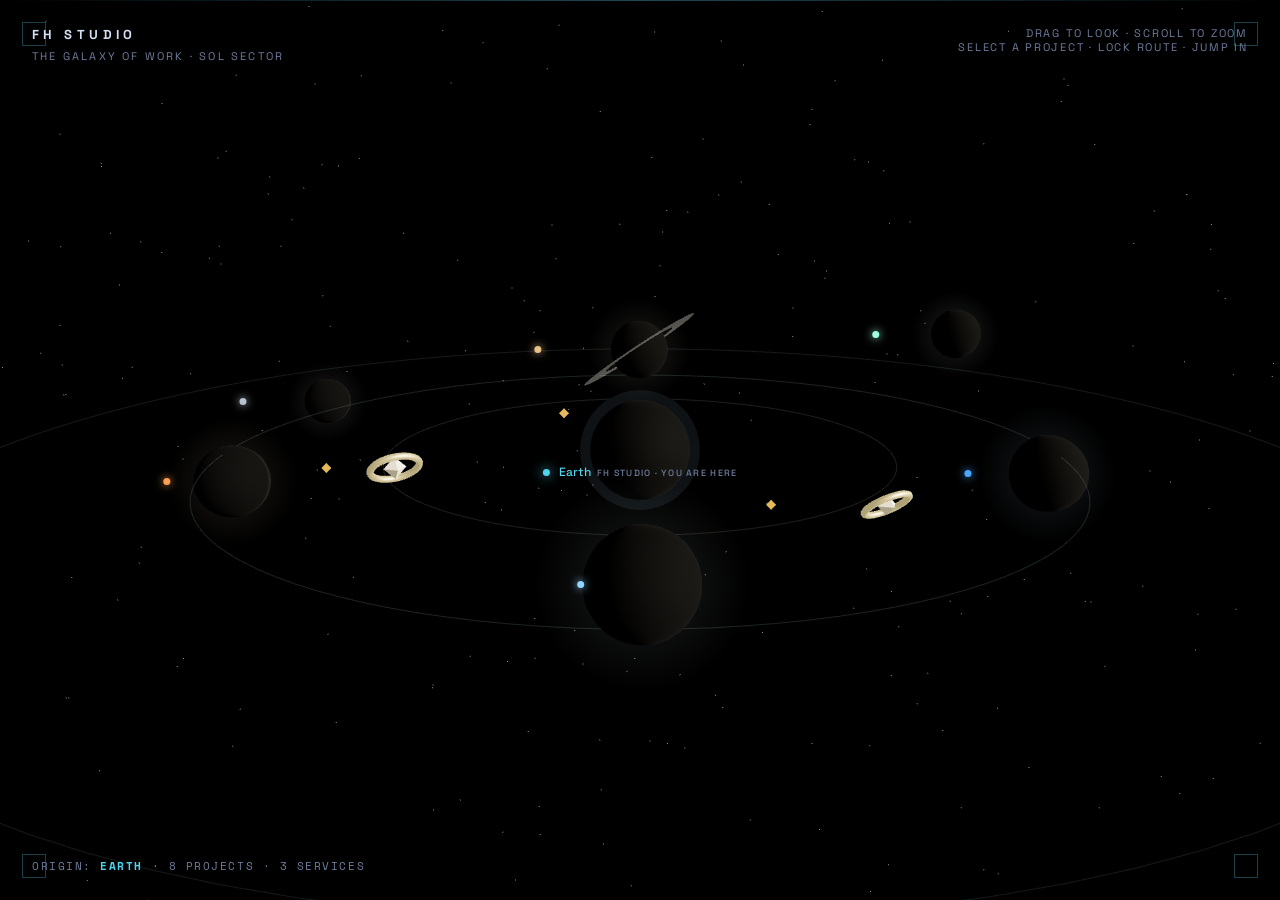
==== commit dc190ee4: "Add top-left POV surface-cam hologram (astronaut walking the planet) - On arriving at a world, a sec" ====
--- a/index.html
+++ b/index.html
@@ -41,6 +41,8 @@
   /* hologram website preview */
   #holo{position:fixed;z-index:7;top:96px;right:34px;width:min(360px,86vw);opacity:0;transform:translateY(-10px) scale(.97);transition:.55s cubic-bezier(.16,1,.3,1);pointer-events:none;}
   #holo.show{opacity:1;transform:none;}
+  #povholo{position:fixed;z-index:7;top:96px;left:34px;width:min(320px,86vw);opacity:0;transform:translateY(-10px) scale(.97);transition:.55s cubic-bezier(.16,1,.3,1);pointer-events:none;}
+  #povholo.show{opacity:1;transform:none;} #povcanvas{display:block;width:100%;height:216px;}
   .holo-fr{position:relative;border:1px solid rgba(79,212,238,.5);border-radius:12px;overflow:hidden;background:rgba(6,14,24,.55);box-shadow:0 0 30px rgba(79,212,238,.25),inset 0 0 40px rgba(79,212,238,.06);backdrop-filter:blur(6px);}
   .holo-fr:before{content:"";position:absolute;inset:0;z-index:3;pointer-events:none;background:repeating-linear-gradient(0deg,rgba(79,212,238,.06) 0 1px,transparent 1px 3px);mix-blend-mode:screen;animation:flick 3s infinite;}
   @keyframes flick{0%,100%{opacity:.5}48%{opacity:.7}50%{opacity:.3}}
@@ -96,6 +98,12 @@
   <div class="chrome"><span class="d"></span><span class="d"></span><span class="d"></span><span class="url" id="hurl">project.fh-studio.dev</span></div>
   <div class="view"><div class="site" id="hsite"></div></div>
   <div class="holo-foot"><span id="hres">—</span><a href="mailto:edv@pflueger.de">Enquire ↗</a></div>
+</div></div>
+
+<div id="povholo"><div class="holo-fr">
+  <div class="holo-cap"><span class="rec"><i></i>Surface cam · POV</span><span id="pvname">WEB</span></div>
+  <canvas id="povcanvas"></canvas>
+  <div class="holo-foot"><span>Astronaut feed · EVA</span><span id="pvo2">O₂ 98%</span></div>
 </div></div>
 
 <div id="interior"><div class="int-room">
@@ -225,12 +233,35 @@
     document.getElementById('irows').innerHTML=s.inside.map(function(r){ return '<div class="cell"><div class="n">'+r[0]+'</div><div class="v">'+r[1]+'</div></div>'; }).join(''); }
   document.getElementById('ileave').onclick=function(){ interior.classList.remove('show'); returnMap(); };
 
+  // ---- POV surface cam (astronaut walking) ----
+  function rgbOf(h){ h=h.replace('#',''); return [parseInt(h.slice(0,2),16),parseInt(h.slice(2,4),16),parseInt(h.slice(4,6),16)]; }
+  function shd(hex,f){ var c=rgbOf(hex); return 'rgb('+c.map(function(v){ v=f<0?v*(1+f):v+(255-v)*f; return Math.max(0,Math.min(255,v|0)); }).join(',')+')'; }
+  var povc=document.getElementById('povcanvas'), pctx=povc.getContext('2d'), povOn=false, povT=0, povReq=null, povCol='#4fd4ee', povName='', rocks=[];
+  for(var pr=0;pr<16;pr++) rocks.push({x:Math.random()*2-1,d:Math.random(),s:0.5+Math.random()});
+  function povSize(){ var w=povc.clientWidth||300,h=povc.clientHeight||216,dpr=Math.min(devicePixelRatio,2); povc.width=w*dpr; povc.height=h*dpr; pctx.setTransform(dpr,0,0,dpr,0,0); povc._w=w; povc._h=h; }
+  function drawPOV(){ var W=povc._w||300,H=povc._h||216,t=povT,bob=Math.sin(t*4.5)*3,hz=H*0.52+bob;
+    var sky=pctx.createLinearGradient(0,0,0,hz); sky.addColorStop(0,'#04050b'); sky.addColorStop(1,shd(povCol,-0.42)); pctx.fillStyle=sky; pctx.fillRect(0,0,W,hz);
+    pctx.fillStyle='rgba(255,255,255,.6)'; for(var i=0;i<44;i++){ pctx.fillRect((i*89)%W,(i*47)%(hz-4|0||1),1,1); }
+    var gr=pctx.createLinearGradient(0,hz,0,H); gr.addColorStop(0,shd(povCol,-0.55)); gr.addColorStop(1,shd(povCol,-0.18)); pctx.fillStyle=gr; pctx.fillRect(0,hz,W,H-hz);
+    pctx.strokeStyle='rgba(255,255,255,.10)'; pctx.lineWidth=1; var cxp=W/2, off=(t*0.7)%1;
+    for(var g=0;g<10;g++){ var f=(g+off)/10, y=hz+Math.pow(f,2)*(H-hz); pctx.beginPath(); pctx.moveTo(0,y); pctx.lineTo(W,y); pctx.stroke(); }
+    for(var v=-5;v<=5;v++){ pctx.beginPath(); pctx.moveTo(cxp+v*7,hz); pctx.lineTo(cxp+v*W*0.62,H); pctx.stroke(); }
+    for(var r=0;r<rocks.length;r++){ var ro=rocks[r]; ro.d+=0.004*ro.s; if(ro.d>1){ ro.d=0; ro.x=Math.random()*2-1; }
+      var yy=hz+Math.pow(ro.d,2)*(H-hz), xx=cxp+ro.x*(W*0.55)*ro.d, sz=1.5+ro.d*ro.d*24; pctx.fillStyle=shd(povCol,-0.34-ro.d*0.22); pctx.beginPath(); pctx.ellipse(xx,yy,sz,sz*0.55,0,0,7); pctx.fill(); }
+    var vg=pctx.createRadialGradient(W/2,H*0.5,H*0.18,W/2,H*0.5,H*0.78); vg.addColorStop(0,'rgba(0,0,0,0)'); vg.addColorStop(1,'rgba(0,0,0,.78)'); pctx.fillStyle=vg; pctx.fillRect(0,0,W,H);
+    pctx.strokeStyle=povCol; pctx.globalAlpha=0.7; pctx.beginPath(); pctx.arc(W/2,H/2,9,0,7); pctx.moveTo(W/2-15,H/2); pctx.lineTo(W/2-11,H/2); pctx.moveTo(W/2+11,H/2); pctx.lineTo(W/2+15,H/2); pctx.stroke(); pctx.globalAlpha=1;
+    pctx.fillStyle=povCol; pctx.font='9px "Space Mono",monospace'; pctx.fillText('SURFACE · '+povName.toUpperCase(),12,16); pctx.fillText('EVA 00:'+String((t|0)%60).toString().padStart(2,'0'),12,H-12);
+    pctx.textAlign='right'; pctx.fillText('CAM 02',W-12,16); pctx.textAlign='left'; }
+  function povLoop(){ if(!povOn){ povReq=null; return; } povT+=1/60; drawPOV(); povReq=requestAnimationFrame(povLoop); }
+  function povStart(w){ povCol='#'+w.c.toString(16).padStart(6,'0'); povName=w.n; document.getElementById('pvname').textContent=w.cls; povSize(); povOn=true; document.getElementById('povholo').classList.add('show'); if(!povReq) povLoop(); }
+  function povStop(){ povOn=false; document.getElementById('povholo').classList.remove('show'); }
+
   // selection + jump
   var sel=null,selEl=null,selT=0,selecting=false,locked=false,DURs=1.6;
   var panel=document.getElementById('panel'), pjump=document.getElementById('pjump'), preturn=document.getElementById('preturn');
   function txt(id,v){ document.getElementById(id).textContent=v; }
   function select(o,el){ if(jumping)return; if(sel&&sel.el)sel.el.classList.remove('sel'); sel=o; selEl=el; el.classList.add('sel'); selT=0; selecting=true; locked=false;
-    route.visible=true; routeDot.visible=true; controls.autoRotate=false; pjump.disabled=true; preturn.style.display='none'; holo.classList.remove('show');
+    route.visible=true; routeDot.visible=true; controls.autoRotate=false; pjump.disabled=true; preturn.style.display='none'; holo.classList.remove('show'); povStop();
     var st2=(o.type==='station'); pjump.textContent=st2?'Enter ▶':'Jump ▶';
     txt('pk',st2?'Service':'Plotting route'); txt('pnm',o.data.n); txt('pty',o.data.t); txt('pdesc',o.data.desc); txt('pres',o.data.res); txt('pdist',(o.pos.length()*0.84).toFixed(1)+' ly'); txt('pcls',o.data.cls);
     var st=document.getElementById('pst'); st.textContent=st2?'Requesting docking clearance…':'Charging jump…'; st.classList.remove('locked'); panel.classList.add('show'); }
@@ -240,7 +271,7 @@
   function doJump(){ if(!sel||!locked||jumping)return; jumping=true; jt=0; controls.enabled=false; controls.autoRotate=false;
     var rr=sel.data.r||5; jFrom.copy(camera.position); jtFrom.copy(controls.target); var dir=sel.pos.clone().sub(EARTH_POS).normalize(); jTo.copy(sel.pos).add(dir.multiplyScalar(-(rr*3.4+8))); jTo.y+=rr*1.1; jtTo.copy(sel.pos);
     document.getElementById('jumphud').style.opacity='1'; jhud.textContent=(sel.type==='station'?'Approaching ':'Jumping to ')+sel.data.n; }
-  function returnMap(){ if(jumping)return; jumping=true; jt=0; controls.enabled=false; atPlace=false; holo.classList.remove('show'); jFrom.copy(camera.position); jtFrom.copy(controls.target); jTo.set(0,40,150); jtTo.set(0,0,0); document.getElementById('jumphud').style.opacity='1'; jhud.textContent='Returning to Sol'; preturn.style.display='none'; }
+  function returnMap(){ if(jumping)return; jumping=true; jt=0; controls.enabled=false; atPlace=false; holo.classList.remove('show'); povStop(); jFrom.copy(camera.position); jtFrom.copy(controls.target); jTo.set(0,40,150); jtTo.set(0,0,0); document.getElementById('jumphud').style.opacity='1'; jhud.textContent='Returning to Sol'; preturn.style.display='none'; }
   pjump.onclick=doJump; preturn.onclick=returnMap;
   function smooth(x){ return x<.5?4*x*x*x:1-Math.pow(-2*x+2,3)/2; }
 
@@ -255,7 +286,7 @@
       warpI=Math.sin(k*Math.PI); document.getElementById('warp').style.opacity=warpI*0.7;
       if(k>=1){ jumping=false; document.getElementById('warp').style.opacity='0'; document.getElementById('jumphud').style.opacity='0'; controls.enabled=true;
         if(jtTo.length()>1){ atPlace=true; controls.minDistance=(sel.data.r||5)*1.5; preturn.style.display='inline-block'; txt('pk',sel.type==='station'?'Docked':'Arrived'); document.getElementById('pst').textContent=(sel.type==='station'?'◆ Docked — step inside':'◆ In orbit — '+sel.data.n);
-          if(sel.type==='world'){ fillHolo(sel.data); holo.classList.add('show'); } else { fillInterior(sel.data); interior.classList.add('show'); } }
+          if(sel.type==='world'){ fillHolo(sel.data); holo.classList.add('show'); povStart(sel.data); } else { fillInterior(sel.data); interior.classList.add('show'); } }
         else { atPlace=false; controls.minDistance=14; controls.autoRotate=true; if(sel&&sel.el)sel.el.classList.remove('sel'); route.visible=false; panel.classList.remove('show'); sel=null; } } }
     else warpI*=0.9;
     updWarp(dt);
@@ -279,6 +310,8 @@
   window.__jump=function(){ doJump(); return {jumping:jumping,to:sel?sel.data.n:null,jTo:[+jTo.x.toFixed(1),+jTo.y.toFixed(1),+jTo.z.toFixed(1)],nan:isNaN(jTo.x)}; };
   window.__arrive=function(){ if(jumping){ jt=JDUR; } return window.__diag(); };
   window.__stationIndex=function(){ for(var i=0;i<OBJ.length;i++) if(OBJ[i].type==='station') return i; return -1; };
+  window.__pov=function(){ return {on:povOn,shown:document.getElementById('povholo').classList.contains('show'),name:povName}; };
+  window.__povTick=function(n){ for(var i=0;i<(n||30);i++){ povT+=1/60; drawPOV(); } var W=povc.width,H=povc.height; var d=pctx.getImageData(W*0.5|0,H*0.7|0,1,1).data; return {litCenterGround:[d[0],d[1],d[2]]}; };
 })();
 </script>
 </body>
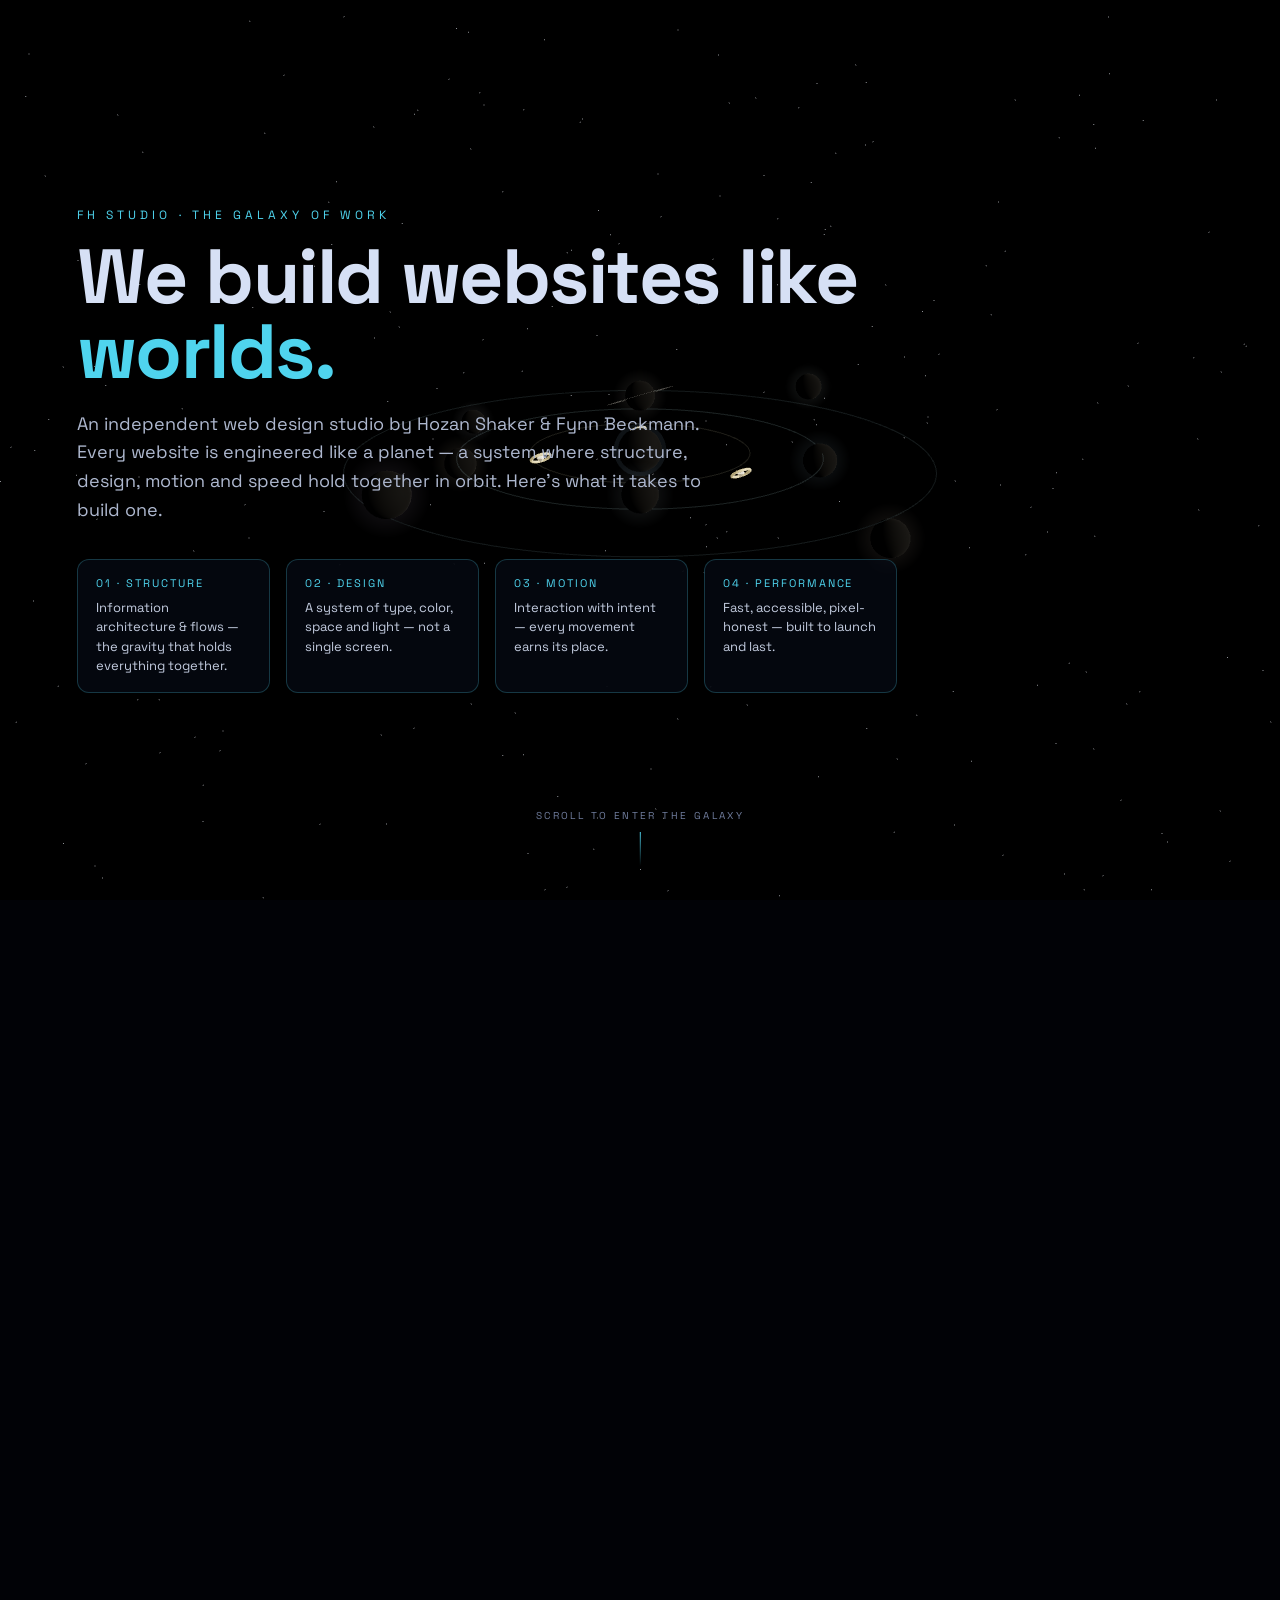
==== commit 6f48d17b: "Scroll-in galaxy hero + richer surface feed + realistic POV cam - First screen = a galaxy hero with " ====
--- a/index.html
+++ b/index.html
@@ -10,8 +10,28 @@
 <style>
   *{margin:0;padding:0;box-sizing:border-box;}
   :root{ --fg:#d6e0f5; --mut:#6f7c9c; --cy:#4fd4ee; --gold:#e6b95c; --line:rgba(79,212,238,.24); --acc:#4fd4ee; }
-  html,body{height:100%;background:#010206;color:var(--fg);font-family:"Space Grotesk",-apple-system,"Segoe UI",sans-serif;overflow:hidden;-webkit-font-smoothing:antialiased;}
+  html{overflow-x:hidden;} body{background:#010206;color:var(--fg);font-family:"Space Grotesk",-apple-system,"Segoe UI",sans-serif;-webkit-font-smoothing:antialiased;overflow-x:hidden;}
+  body.locked{overflow:hidden;height:100vh;}
+  #scroller{height:230vh;position:relative;z-index:1;pointer-events:none;}
   #c{position:fixed;inset:0;display:block;width:100vw;height:100vh;z-index:0;cursor:grab;} #c:active{cursor:grabbing;}
+
+  /* hero: galaxy + how-we-build info (first screen) */
+  #hero{position:fixed;inset:0;z-index:8;display:flex;flex-direction:column;justify-content:center;padding:0 6vw;pointer-events:none;}
+  #hero .eb{font-size:12px;letter-spacing:.34em;text-transform:uppercase;color:var(--cy);}
+  #hero h1{font-size:clamp(34px,6vw,86px);font-weight:700;line-height:.98;letter-spacing:-.02em;margin-top:16px;max-width:16ch;}
+  #hero h1 em{font-style:normal;color:var(--cy);}
+  #hero p{margin-top:20px;max-width:52ch;font-size:clamp(14px,1.5vw,18px);line-height:1.6;color:#aeb8cf;}
+  #hero .cards{display:flex;gap:16px;margin-top:34px;flex-wrap:wrap;max-width:820px;}
+  #hero .card{flex:1 1 170px;border:1px solid var(--line);border-radius:12px;padding:16px 18px;background:rgba(8,14,28,.5);backdrop-filter:blur(6px);}
+  #hero .card .n{font-size:11px;letter-spacing:.18em;text-transform:uppercase;color:var(--cy);} #hero .card .v{font-size:13px;line-height:1.5;color:#c3ccdf;margin-top:8px;}
+  #hero .scrollcue{position:absolute;left:50%;bottom:34px;transform:translateX(-50%);text-align:center;font-size:10px;letter-spacing:.24em;text-transform:uppercase;color:var(--mut);}
+  #hero .scrollcue .a{width:1px;height:34px;margin:10px auto 0;background:linear-gradient(var(--cy),transparent);animation:sc 1.8s infinite;}
+  @keyframes sc{0%{transform:scaleY(0);transform-origin:top}50%{transform:scaleY(1);transform-origin:top}51%{transform-origin:bottom}100%{transform:scaleY(0);transform-origin:bottom}}
+
+  /* map UI fades in on scroll */
+  #labels,.hud,#reticle,#panel{transition:opacity .5s;}
+  body:not(.map) #labels{opacity:0;} #labels .lab{pointer-events:none;} body.map #labels .lab{pointer-events:auto;}
+  body:not(.map) .hud,body:not(.map) #reticle{opacity:0;}
   #labels{position:fixed;inset:0;z-index:2;pointer-events:none;} .mono{font-family:"Space Mono",monospace;}
 
   .lab{position:absolute;transform:translate(-50%,-50%);pointer-events:auto;cursor:pointer;user-select:none;display:flex;align-items:center;gap:9px;white-space:nowrap;font-size:12px;color:var(--fg);padding:6px 5px;background:none;border:none;transition:opacity .3s;}
@@ -57,6 +77,9 @@
   .site .navb{display:flex;gap:10px;padding:12px 18px;font-size:8px;letter-spacing:.1em;text-transform:uppercase;color:rgba(255,255,255,.7);}
   .site .sec{padding:16px 18px;background:#0a1120;} .site .bar{height:8px;border-radius:4px;background:rgba(255,255,255,.14);margin:7px 0;} .site .bar.s{width:55%;} .site .bar.m{width:78%;}
   .site .cards{display:flex;gap:8px;margin-top:10px;} .site .cards .cd{flex:1;height:52px;border-radius:8px;background:rgba(255,255,255,.08);}
+  .holo-specs{padding:12px;border-top:1px solid rgba(79,212,238,.2);display:grid;grid-template-columns:1fr 1fr;gap:8px 12px;}
+  .holo-specs .sp{font-size:10px;} .holo-specs .sp span{display:block;letter-spacing:.14em;text-transform:uppercase;color:var(--mut);font-size:8px;} .holo-specs .sp b{color:#dbe6fb;font-weight:500;}
+  .holo-specs .sp.full{grid-column:1/3;}
   .holo-foot{padding:10px 12px;border-top:1px solid rgba(79,212,238,.25);display:flex;justify-content:space-between;align-items:center;font-size:10px;letter-spacing:.1em;color:var(--mut);}
   .holo-foot a{color:var(--cy);text-decoration:none;pointer-events:auto;}
 
@@ -80,6 +103,21 @@
 </head>
 <body>
 <canvas id="c"></canvas>
+<div id="scroller"></div>
+
+<div id="hero">
+  <div class="eb">FH Studio · The Galaxy of Work</div>
+  <h1>We build websites like <em>worlds.</em></h1>
+  <p>An independent web design studio by Hozan Shaker &amp; Fynn Beckmann. Every website is engineered like a planet — a system where structure, design, motion and speed hold together in orbit. Here's what it takes to build one.</p>
+  <div class="cards">
+    <div class="card"><div class="n">01 · Structure</div><div class="v">Information architecture &amp; flows — the gravity that holds everything together.</div></div>
+    <div class="card"><div class="n">02 · Design</div><div class="v">A system of type, color, space and light — not a single screen.</div></div>
+    <div class="card"><div class="n">03 · Motion</div><div class="v">Interaction with intent — every movement earns its place.</div></div>
+    <div class="card"><div class="n">04 · Performance</div><div class="v">Fast, accessible, pixel-honest — built to launch and last.</div></div>
+  </div>
+  <div class="scrollcue">Scroll to enter the galaxy<div class="a"></div></div>
+</div>
+
 <div id="labels"></div>
 <div id="reticle"><span class="br tl"></span><span class="br tr2"></span><span class="br bl2"></span><span class="br br2"></span><span class="scan"></span></div>
 <div class="hud top"><div class="t">FH&nbsp;STUDIO</div><div class="s">The Galaxy of Work · Sol Sector</div></div>
@@ -97,6 +135,7 @@
   <div class="holo-cap"><span class="rec"><i></i>Surface feed</span><span id="hcls">WEB</span></div>
   <div class="chrome"><span class="d"></span><span class="d"></span><span class="d"></span><span class="url" id="hurl">project.fh-studio.dev</span></div>
   <div class="view"><div class="site" id="hsite"></div></div>
+  <div class="holo-specs" id="hspecs"></div>
   <div class="holo-foot"><span id="hres">—</span><a href="mailto:edv@pflueger.de">Enquire ↗</a></div>
 </div></div>
 
@@ -220,14 +259,32 @@
 
   // hologram + interior fills
   var holo=document.getElementById('holo'), interior=document.getElementById('interior');
-  function fillHolo(w){ var acc='#'+w.c.toString(16).padStart(6,'0');
+  var SPECS={
+    "Vaulta":["Next.js · Edge SSR · GSAP","Design + Build","2025","6.4s → 0.9s load · LCP 0.9s"],
+    "Northwind":["Astro · Tailwind · Motion One","Design + Build","2025","Product tours · Lighthouse 98"],
+    "The Frame":["Next.js · MDX · Lenis","Design + Build","2024","AA accessible · reading-first"],
+    "Maison Otto":["Shopify Hydrogen · Three.js","Design + Build","2025","Custom checkout · +168% AOV"],
+    "Casa Lumen":["SvelteKit · Booking API","Design + Build","2024","Direct booking engine"],
+    "Subfrequency":["WebGL · Web Audio · GSAP","Concept + Build","2025","Audio-reactive hero"],
+    "Northlight":["Design system · Figma → Code","Brand + Web","2024","Tokens across 40+ screens"],
+    "Aurora":["Three.js · GLSL · R&D","Studio lab","2026","Award-winning experiments"]
+  };
+  function fillHolo(w){ var acc='#'+w.c.toString(16).padStart(6,'0'), sp=SPECS[w.n]||["—","—","—","—"];
     document.getElementById('hcls').textContent=w.cls; document.getElementById('hurl').textContent=w.url; document.getElementById('hres').textContent=w.res;
     document.getElementById('hsite').innerHTML=
       '<div class="hero" style="background:linear-gradient(135deg,'+acc+',#0a1120)"><div class="eb">'+w.t+'</div><h3>'+w.n+'</h3></div>'+
       '<div class="navb">'+w.nav.map(function(x){return '<span>'+x+'</span>';}).join('')+'</div>'+
       '<div class="sec"><div class="bar m"></div><div class="bar s"></div><div class="cards"><div class="cd"></div><div class="cd"></div><div class="cd"></div></div></div>'+
       '<div class="sec" style="background:#0c1426"><div class="bar m"></div><div class="bar"></div><div class="bar s"></div></div>'+
-      '<div class="sec"><div class="cards"><div class="cd"></div><div class="cd"></div></div><div class="bar s"></div></div>';
+      '<div class="sec"><div class="cards"><div class="cd"></div><div class="cd"></div></div><div class="bar m"></div><div class="bar s"></div></div>'+
+      '<div class="sec" style="background:'+acc+'22"><div class="bar s" style="background:'+acc+'"></div><div class="bar m"></div></div>'+
+      '<div class="sec" style="background:#0a1120"><div class="cards"><div class="cd"></div><div class="cd"></div><div class="cd"></div></div></div>';
+    document.getElementById('hspecs').innerHTML=
+      '<div class="sp"><span>Built with</span><b>'+sp[0]+'</b></div>'+
+      '<div class="sp"><span>Our role</span><b>'+sp[1]+'</b></div>'+
+      '<div class="sp"><span>Year</span><b>'+sp[2]+'</b></div>'+
+      '<div class="sp"><span>Result</span><b>'+w.res+'</b></div>'+
+      '<div class="sp full"><span>Highlight</span><b>'+sp[3]+'</b></div>';
   }
   function fillInterior(s){ document.getElementById('inm').textContent=s.n; document.getElementById('isub').textContent=s.desc;
     document.getElementById('irows').innerHTML=s.inside.map(function(r){ return '<div class="cell"><div class="n">'+r[0]+'</div><div class="v">'+r[1]+'</div></div>'; }).join(''); }
@@ -236,24 +293,45 @@
   // ---- POV surface cam (astronaut walking) ----
   function rgbOf(h){ h=h.replace('#',''); return [parseInt(h.slice(0,2),16),parseInt(h.slice(2,4),16),parseInt(h.slice(4,6),16)]; }
   function shd(hex,f){ var c=rgbOf(hex); return 'rgb('+c.map(function(v){ v=f<0?v*(1+f):v+(255-v)*f; return Math.max(0,Math.min(255,v|0)); }).join(',')+')'; }
-  var povc=document.getElementById('povcanvas'), pctx=povc.getContext('2d'), povOn=false, povT=0, povReq=null, povCol='#4fd4ee', povName='', rocks=[];
-  for(var pr=0;pr<16;pr++) rocks.push({x:Math.random()*2-1,d:Math.random(),s:0.5+Math.random()});
+  var povc=document.getElementById('povcanvas'), pctx=povc.getContext('2d'), povOn=false, povT=0, povReq=null, povCol='#4fd4ee', povName='', rocks=[], povImg=new Image(), povReady=false, dust=[];
+  for(var pr=0;pr<18;pr++) rocks.push({x:Math.random()*2-1,d:Math.random(),s:0.5+Math.random()});
+  for(var pd=0;pd<26;pd++) dust.push({x:Math.random(),y:Math.random(),v:0.2+Math.random()});
   function povSize(){ var w=povc.clientWidth||300,h=povc.clientHeight||216,dpr=Math.min(devicePixelRatio,2); povc.width=w*dpr; povc.height=h*dpr; pctx.setTransform(dpr,0,0,dpr,0,0); povc._w=w; povc._h=h; }
-  function drawPOV(){ var W=povc._w||300,H=povc._h||216,t=povT,bob=Math.sin(t*4.5)*3,hz=H*0.52+bob;
-    var sky=pctx.createLinearGradient(0,0,0,hz); sky.addColorStop(0,'#04050b'); sky.addColorStop(1,shd(povCol,-0.42)); pctx.fillStyle=sky; pctx.fillRect(0,0,W,hz);
-    pctx.fillStyle='rgba(255,255,255,.6)'; for(var i=0;i<44;i++){ pctx.fillRect((i*89)%W,(i*47)%(hz-4|0||1),1,1); }
-    var gr=pctx.createLinearGradient(0,hz,0,H); gr.addColorStop(0,shd(povCol,-0.55)); gr.addColorStop(1,shd(povCol,-0.18)); pctx.fillStyle=gr; pctx.fillRect(0,hz,W,H-hz);
-    pctx.strokeStyle='rgba(255,255,255,.10)'; pctx.lineWidth=1; var cxp=W/2, off=(t*0.7)%1;
-    for(var g=0;g<10;g++){ var f=(g+off)/10, y=hz+Math.pow(f,2)*(H-hz); pctx.beginPath(); pctx.moveTo(0,y); pctx.lineTo(W,y); pctx.stroke(); }
-    for(var v=-5;v<=5;v++){ pctx.beginPath(); pctx.moveTo(cxp+v*7,hz); pctx.lineTo(cxp+v*W*0.62,H); pctx.stroke(); }
-    for(var r=0;r<rocks.length;r++){ var ro=rocks[r]; ro.d+=0.004*ro.s; if(ro.d>1){ ro.d=0; ro.x=Math.random()*2-1; }
-      var yy=hz+Math.pow(ro.d,2)*(H-hz), xx=cxp+ro.x*(W*0.55)*ro.d, sz=1.5+ro.d*ro.d*24; pctx.fillStyle=shd(povCol,-0.34-ro.d*0.22); pctx.beginPath(); pctx.ellipse(xx,yy,sz,sz*0.55,0,0,7); pctx.fill(); }
-    var vg=pctx.createRadialGradient(W/2,H*0.5,H*0.18,W/2,H*0.5,H*0.78); vg.addColorStop(0,'rgba(0,0,0,0)'); vg.addColorStop(1,'rgba(0,0,0,.78)'); pctx.fillStyle=vg; pctx.fillRect(0,0,W,H);
-    pctx.strokeStyle=povCol; pctx.globalAlpha=0.7; pctx.beginPath(); pctx.arc(W/2,H/2,9,0,7); pctx.moveTo(W/2-15,H/2); pctx.lineTo(W/2-11,H/2); pctx.moveTo(W/2+11,H/2); pctx.lineTo(W/2+15,H/2); pctx.stroke(); pctx.globalAlpha=1;
+  function suitArm(W,H,side,fwd){ var bx=side<0?W*0.10:W*0.90, tx=W*0.5+side*W*0.10, by=H+8, ty=H*0.72-fwd*10;
+    pctx.save(); pctx.lineCap='round'; pctx.lineJoin='round';
+    pctx.strokeStyle='#c7ccd6'; pctx.lineWidth=W*0.14; pctx.beginPath(); pctx.moveTo(bx,by); pctx.lineTo(tx,ty); pctx.stroke();
+    pctx.strokeStyle='#8f96a6'; pctx.lineWidth=W*0.05; pctx.beginPath(); pctx.moveTo(bx,by); pctx.lineTo(tx,ty); pctx.stroke();
+    pctx.fillStyle=povCol; pctx.beginPath(); pctx.arc(tx,ty,W*0.05,0,7); pctx.fill(); // colored cuff/glove
+    pctx.restore(); }
+  function drawPOV(){ var W=povc._w||300,H=povc._h||216,t=povT,bob=Math.sin(t*4.6)*3,sway=Math.sin(t*2.3)*4,hz=H*0.5+bob;
+    // sky + distant sun + stars
+    var sky=pctx.createLinearGradient(0,0,0,hz); sky.addColorStop(0,'#04050b'); sky.addColorStop(0.7,shd(povCol,-0.5)); sky.addColorStop(1,shd(povCol,-0.28)); pctx.fillStyle=sky; pctx.fillRect(0,0,W,hz);
+    pctx.fillStyle='rgba(255,255,255,.55)'; for(var i=0;i<40;i++){ pctx.fillRect((i*89+sway)%W,(i*37)%(hz-4|0||1),1,1); }
+    var sx=W*0.72+sway*0.5, sy=hz*0.36; var sg=pctx.createRadialGradient(sx,sy,0,sx,sy,26); sg.addColorStop(0,'rgba(255,246,224,.95)'); sg.addColorStop(1,'rgba(255,240,200,0)'); pctx.fillStyle=sg; pctx.fillRect(sx-26,sy-26,52,52);
+    // ground = real planet texture, scrolling (walking)
+    pctx.save(); pctx.beginPath(); pctx.rect(0,hz,W,H-hz); pctx.clip();
+    if(povReady){ var ih=(H-hz)*1.7, off=(t*26)%ih; pctx.drawImage(povImg,0,hz-off,W,ih); pctx.drawImage(povImg,0,hz-off+ih,W,ih); }
+    else { pctx.fillStyle=shd(povCol,-0.3); pctx.fillRect(0,hz,W,H-hz); }
+    var depth=pctx.createLinearGradient(0,hz,0,H); depth.addColorStop(0,shd(povCol,-0.55)); depth.addColorStop(0.25,'rgba(0,0,0,.15)'); depth.addColorStop(1,'rgba(0,0,0,.55)'); pctx.fillStyle=depth; pctx.fillRect(0,hz,W,H-hz);
+    // faint perspective lines + rocks for motion
+    pctx.strokeStyle='rgba(255,255,255,.07)'; var cxp=W/2; for(var v=-5;v<=5;v++){ pctx.beginPath(); pctx.moveTo(cxp+v*7,hz); pctx.lineTo(cxp+v*W*0.62,H); pctx.stroke(); }
+    for(var r=0;r<rocks.length;r++){ var ro=rocks[r]; ro.d+=0.004*ro.s; if(ro.d>1){ ro.d=0; ro.x=Math.random()*2-1; } var yy=hz+Math.pow(ro.d,2)*(H-hz), xx=cxp+ro.x*(W*0.55)*ro.d, sz=1.5+ro.d*ro.d*22; pctx.fillStyle='rgba(0,0,0,'+(0.15+ro.d*0.3)+')'; pctx.beginPath(); pctx.ellipse(xx,yy,sz,sz*0.5,0,0,7); pctx.fill(); }
+    pctx.restore();
+    // atmospheric haze at horizon
+    var hazeG=pctx.createLinearGradient(0,hz-16,0,hz+14); hazeG.addColorStop(0,'rgba(0,0,0,0)'); hazeG.addColorStop(0.5,shd(povCol,-0.1)); hazeG.addColorStop(1,'rgba(0,0,0,0)'); pctx.globalAlpha=0.5; pctx.fillStyle=hazeG; pctx.fillRect(0,hz-16,W,30); pctx.globalAlpha=1;
+    // dust motes
+    pctx.fillStyle='rgba(255,255,255,.4)'; for(var d=0;d<dust.length;d++){ var m=dust[d]; m.x-=m.v*0.004; if(m.x<0)m.x=1; pctx.globalAlpha=0.2+m.y*0.3; pctx.fillRect(m.x*W,(hz+ m.y*(H-hz)),1.5,1.5); } pctx.globalAlpha=1;
+    // astronaut suit arms (walking sway)
+    suitArm(W,H,-1,Math.sin(t*4.6)*0.5+0.5); suitArm(W,H,1,Math.sin(t*4.6+Math.PI)*0.5+0.5);
+    // helmet visor vignette + reticle + HUD
+    var vg=pctx.createRadialGradient(W/2,H*0.46,H*0.16,W/2,H*0.5,H*0.82); vg.addColorStop(0,'rgba(0,0,0,0)'); vg.addColorStop(1,'rgba(0,0,0,.82)'); pctx.fillStyle=vg; pctx.fillRect(0,0,W,H);
+    pctx.strokeStyle=povCol; pctx.globalAlpha=0.7; pctx.beginPath(); pctx.arc(W/2,H/2,8,0,7); pctx.moveTo(W/2-14,H/2); pctx.lineTo(W/2-11,H/2); pctx.moveTo(W/2+11,H/2); pctx.lineTo(W/2+14,H/2); pctx.stroke(); pctx.globalAlpha=1;
     pctx.fillStyle=povCol; pctx.font='9px "Space Mono",monospace'; pctx.fillText('SURFACE · '+povName.toUpperCase(),12,16); pctx.fillText('EVA 00:'+String((t|0)%60).toString().padStart(2,'0'),12,H-12);
-    pctx.textAlign='right'; pctx.fillText('CAM 02',W-12,16); pctx.textAlign='left'; }
+    pctx.textAlign='right'; pctx.fillText('CAM 02 · '+(88+((t*3|0)%9))+'m',W-12,16); pctx.textAlign='left'; }
   function povLoop(){ if(!povOn){ povReq=null; return; } povT+=1/60; drawPOV(); povReq=requestAnimationFrame(povLoop); }
-  function povStart(w){ povCol='#'+w.c.toString(16).padStart(6,'0'); povName=w.n; document.getElementById('pvname').textContent=w.cls; povSize(); povOn=true; document.getElementById('povholo').classList.add('show'); if(!povReq) povLoop(); }
+  function povStart(w){ povCol='#'+w.c.toString(16).padStart(6,'0'); povName=w.n; document.getElementById('pvname').textContent=w.cls;
+    povReady=false; povImg=new Image(); povImg.onload=function(){ povReady=true; }; povImg.src='tex/'+w.tex;
+    povSize(); povOn=true; document.getElementById('povholo').classList.add('show'); if(!povReq) povLoop(); }
   function povStop(){ povOn=false; document.getElementById('povholo').classList.remove('show'); }
 
   // selection + jump
@@ -277,10 +355,17 @@
 
   function proj(v){ var p=v.clone().project(camera); return {x:(p.x*0.5+0.5)*innerWidth,y:(-p.y*0.5+0.5)*innerHeight,vis:p.z<1}; }
   fit(); addEventListener('resize',fit);
+  // scroll: hero (galaxy + build info) → map (planets)
+  var HERO_CAM=new THREE.Vector3(0,95,340), MAP_CAM=new THREE.Vector3(0,40,150), scrollP=0, hero=document.getElementById('hero');
+  function onScroll(){ scrollP=Math.min(1,(window.scrollY||window.pageYOffset||0)/(innerHeight*1.1)); hero.style.opacity=Math.max(0,1-scrollP*1.6); hero.style.transform='translateY('+(-scrollP*26)+'px)'; document.body.classList.toggle('map',scrollP>0.7); }
+  addEventListener('scroll',onScroll,{passive:true}); onScroll();
   var clock=new THREE.Clock();
   function frameBody(){ var dt=Math.min(clock.getDelta(),0.05), t=clock.elapsedTime;
     earth.rotation.y+=dt*0.04; clouds.rotation.y+=dt*0.052; OBJ.forEach(function(o){ if(o.type==='world') o.mesh.rotation.y+=dt*(o.mesh.userData.spin||0.05); else { o.mesh.rotation.y+=dt*0.4; if(o.mesh.userData.spin2)o.mesh.userData.spin2.rotation.x+=dt*0.7; } });
     flare.material.opacity=0.34+Math.sin(t*1.4)*0.08;
+
+    // scroll-driven camera: galaxy overview → map framing
+    if(!jumping && !atPlace){ if(scrollP<0.82){ controls.enabled=false; controls.autoRotate=false; camera.position.lerpVectors(HERO_CAM,MAP_CAM,smooth(scrollP/0.82)); controls.target.set(0,0,0); camera.lookAt(0,0,0); } else if(!controls.enabled){ controls.enabled=true; controls.autoRotate=true; } }
 
     if(jumping){ jt+=dt/JDUR; var k=Math.min(1,jt), e=smooth(k); camera.position.lerpVectors(jFrom,jTo,e); controls.target.lerpVectors(jtFrom,jtTo,e); camera.lookAt(controls.target);
       warpI=Math.sin(k*Math.PI); document.getElementById('warp').style.opacity=warpI*0.7;
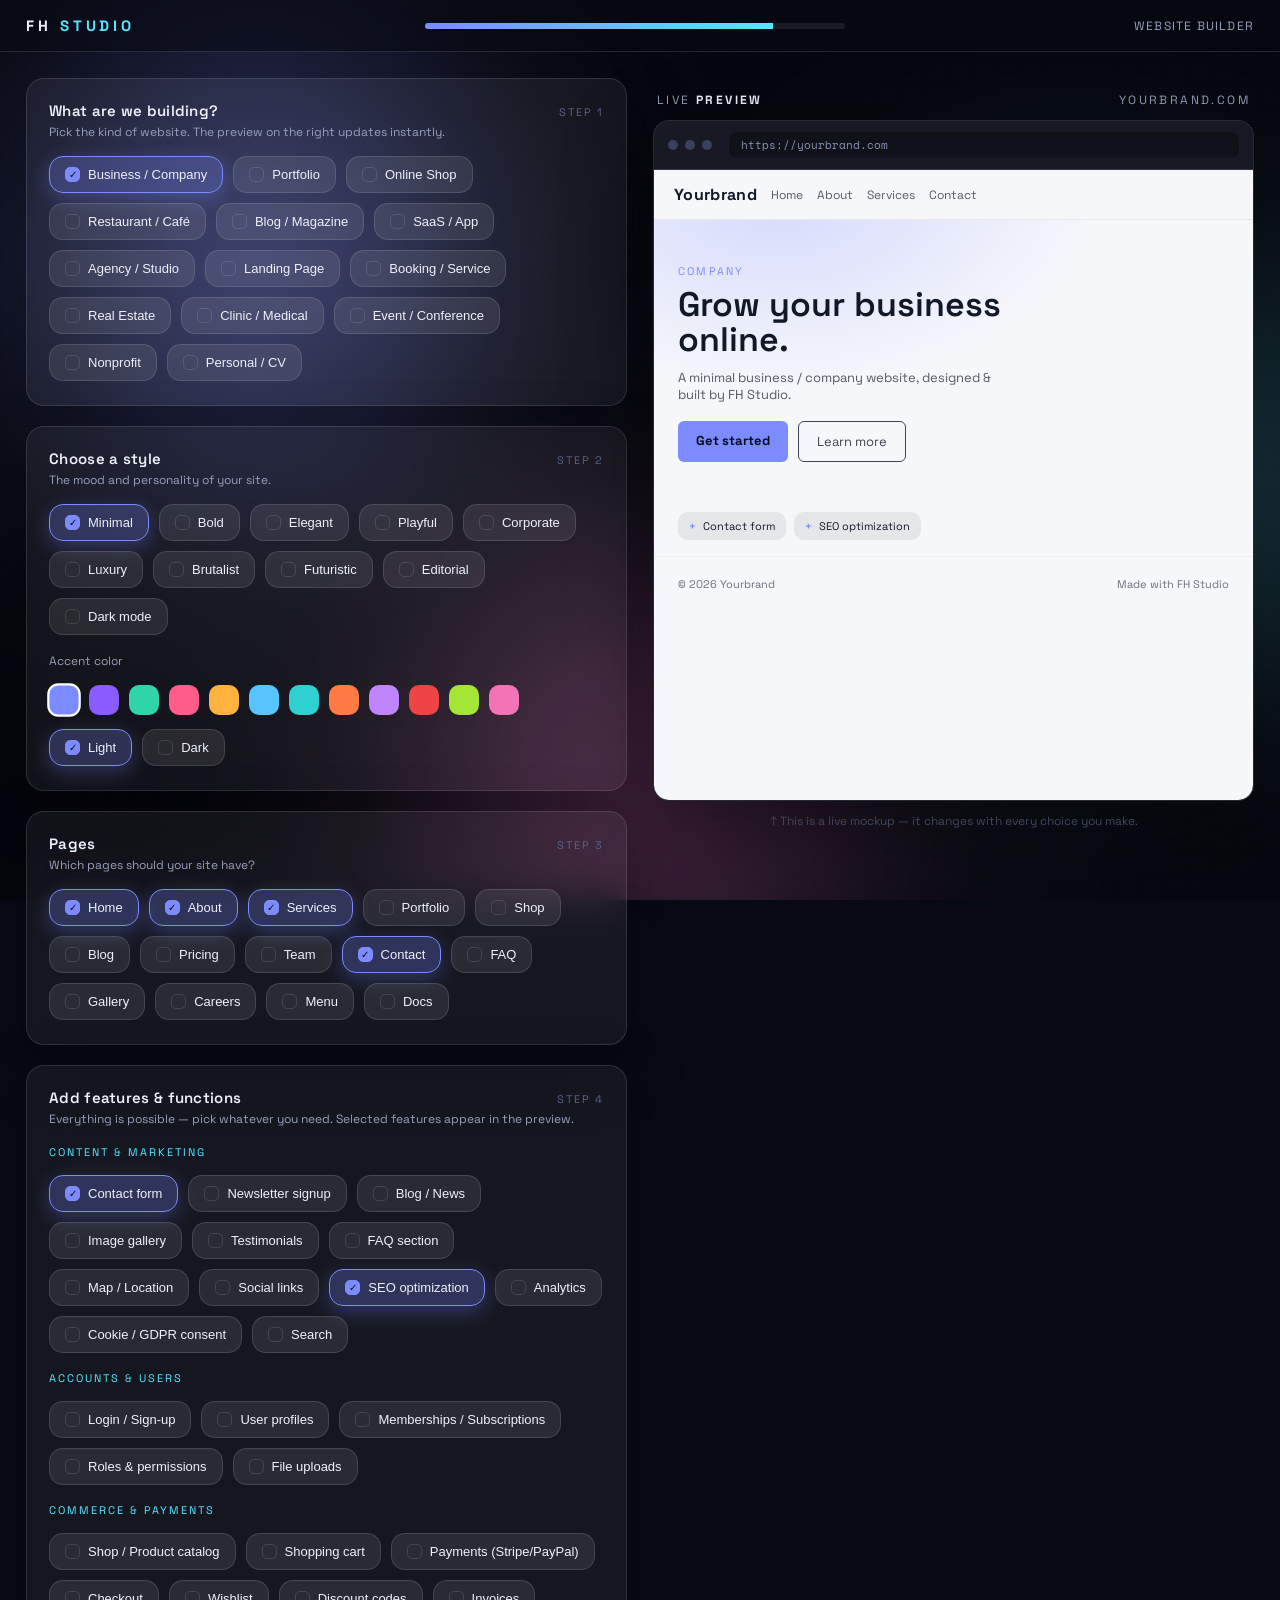
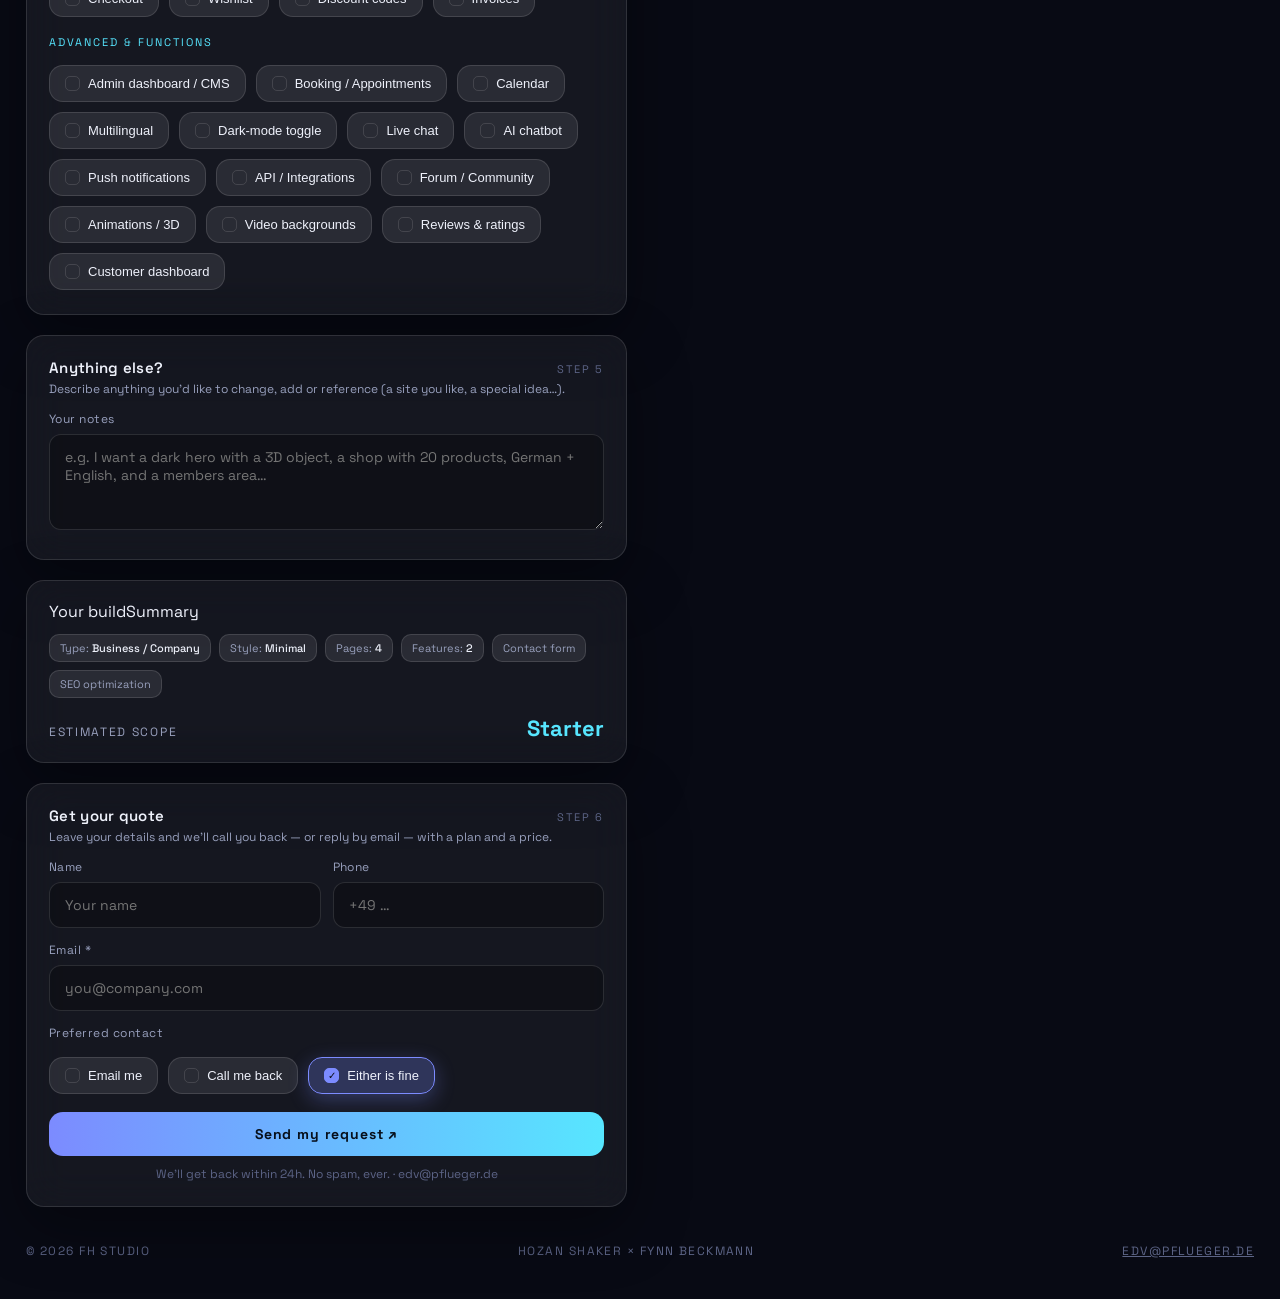
==== commit 6c4f5361: "New: modern glass-UI website builder / quote configurator - Glassmorphism UI (aurora background, fro" ====
--- a/index.html
+++ b/index.html
@@ -3,400 +3,342 @@
 <head>
 <meta charset="UTF-8">
 <meta name="viewport" content="width=device-width, initial-scale=1.0">
-<title>FH STUDIO — The Galaxy of Work</title>
-<meta name="description" content="FH Studio — an independent web design studio by Hozan Shaker & Fynn Beckmann. Every project is a world; every service a station. Plot a route from Earth and jump in.">
-<meta property="og:title" content="FH STUDIO — Galaxy of Work"><meta property="og:type" content="website">
+<title>FH STUDIO — Build your website</title>
+<meta name="description" content="FH Studio — configure your dream website: pick a type, style, pages and features, preview it live, and send us your request.">
+<meta property="og:title" content="FH STUDIO — Website Builder"><meta property="og:type" content="website">
 <link href="https://fonts.googleapis.com/css2?family=Space+Grotesk:wght@400;500;600;700&family=Space+Mono&display=swap" rel="stylesheet">
 <style>
   *{margin:0;padding:0;box-sizing:border-box;}
-  :root{ --fg:#d6e0f5; --mut:#6f7c9c; --cy:#4fd4ee; --gold:#e6b95c; --line:rgba(79,212,238,.24); --acc:#4fd4ee; }
-  html{overflow-x:hidden;} body{background:#010206;color:var(--fg);font-family:"Space Grotesk",-apple-system,"Segoe UI",sans-serif;-webkit-font-smoothing:antialiased;overflow-x:hidden;}
-  body.locked{overflow:hidden;height:100vh;}
-  #scroller{height:230vh;position:relative;z-index:1;pointer-events:none;}
-  #c{position:fixed;inset:0;display:block;width:100vw;height:100vh;z-index:0;cursor:grab;} #c:active{cursor:grabbing;}
-
-  /* hero: galaxy + how-we-build info (first screen) */
-  #hero{position:fixed;inset:0;z-index:8;display:flex;flex-direction:column;justify-content:center;padding:0 6vw;pointer-events:none;}
-  #hero .eb{font-size:12px;letter-spacing:.34em;text-transform:uppercase;color:var(--cy);}
-  #hero h1{font-size:clamp(34px,6vw,86px);font-weight:700;line-height:.98;letter-spacing:-.02em;margin-top:16px;max-width:16ch;}
-  #hero h1 em{font-style:normal;color:var(--cy);}
-  #hero p{margin-top:20px;max-width:52ch;font-size:clamp(14px,1.5vw,18px);line-height:1.6;color:#aeb8cf;}
-  #hero .cards{display:flex;gap:16px;margin-top:34px;flex-wrap:wrap;max-width:820px;}
-  #hero .card{flex:1 1 170px;border:1px solid var(--line);border-radius:12px;padding:16px 18px;background:rgba(8,14,28,.5);backdrop-filter:blur(6px);}
-  #hero .card .n{font-size:11px;letter-spacing:.18em;text-transform:uppercase;color:var(--cy);} #hero .card .v{font-size:13px;line-height:1.5;color:#c3ccdf;margin-top:8px;}
-  #hero .scrollcue{position:absolute;left:50%;bottom:34px;transform:translateX(-50%);text-align:center;font-size:10px;letter-spacing:.24em;text-transform:uppercase;color:var(--mut);}
-  #hero .scrollcue .a{width:1px;height:34px;margin:10px auto 0;background:linear-gradient(var(--cy),transparent);animation:sc 1.8s infinite;}
-  @keyframes sc{0%{transform:scaleY(0);transform-origin:top}50%{transform:scaleY(1);transform-origin:top}51%{transform-origin:bottom}100%{transform:scaleY(0);transform-origin:bottom}}
-
-  /* map UI fades in on scroll */
-  #labels,.hud,#reticle,#panel{transition:opacity .5s;}
-  body:not(.map) #labels{opacity:0;} #labels .lab{pointer-events:none;} body.map #labels .lab{pointer-events:auto;}
-  body:not(.map) .hud,body:not(.map) #reticle{opacity:0;}
-  #labels{position:fixed;inset:0;z-index:2;pointer-events:none;} .mono{font-family:"Space Mono",monospace;}
-
-  .lab{position:absolute;transform:translate(-50%,-50%);pointer-events:auto;cursor:pointer;user-select:none;display:flex;align-items:center;gap:9px;white-space:nowrap;font-size:12px;color:var(--fg);padding:6px 5px;background:none;border:none;transition:opacity .3s;}
-  .lab .dot{width:7px;height:7px;border-radius:50%;background:var(--c,#9fb4ff);box-shadow:0 0 9px var(--c,#9fb4ff);flex:none;transition:transform .25s;}
-  .lab .nm{opacity:0;transform:translateX(-4px);transition:.25s;font-weight:500;} .lab .ty{font-size:9px;letter-spacing:.14em;text-transform:uppercase;color:var(--mut);margin-left:6px;}
-  .lab:hover .nm,.lab.sel .nm,.lab.big .nm{opacity:1;transform:none;} .lab:hover .dot,.lab.sel .dot{transform:scale(1.6);}
-  .lab.earth{color:var(--cy);} .lab.earth .dot{background:var(--cy);box-shadow:0 0 12px var(--cy);}
-  .lab.station:before{content:"";width:10px;height:10px;flex:none;background:var(--gold);box-shadow:0 0 9px var(--gold);clip-path:polygon(50% 0,100% 50%,50% 100%,0 50%);} .lab.station .dot{display:none;}
-  .lab .ring{position:absolute;left:5px;top:50%;width:34px;height:34px;transform:translate(-50%,-50%);pointer-events:none;opacity:0;transition:opacity .2s;} .lab.sel .ring{opacity:1;} .lab .ring circle{fill:none;stroke-width:2.5;}
-  .lab .ring .bg{stroke:rgba(255,255,255,.12);} .lab .ring .fg{stroke:var(--cy);stroke-linecap:round;transform:rotate(-90deg);transform-origin:center;}
-
-  .hud{position:fixed;z-index:5;color:var(--mut);}
-  .top{top:26px;left:32px;} .top .t{font-size:13px;letter-spacing:.34em;text-transform:uppercase;color:var(--fg);font-weight:700;} .top .s{font-size:11px;letter-spacing:.2em;text-transform:uppercase;margin-top:6px;}
-  .tr{top:26px;right:32px;text-align:right;font-size:11px;letter-spacing:.16em;text-transform:uppercase;}
-  .bl{bottom:26px;left:32px;font-size:11px;letter-spacing:.14em;text-transform:uppercase;} .bl b{color:var(--cy);}
-  #reticle{position:fixed;inset:0;z-index:3;pointer-events:none;} #reticle .br{position:absolute;width:24px;height:24px;border:1px solid rgba(79,212,238,.3);}
-  .tl{top:22px;left:22px;border-right:none;border-bottom:none;} .tr2{top:22px;right:22px;border-left:none;border-bottom:none;} .bl2{bottom:22px;left:22px;border-right:none;border-top:none;} .br2{bottom:22px;right:22px;border-left:none;border-top:none;}
-  #reticle .scan{position:absolute;left:0;right:0;height:1px;background:linear-gradient(90deg,transparent,rgba(79,212,238,.35),transparent);animation:scan 8s linear infinite;} @keyframes scan{0%{top:0}100%{top:100%}}
-
-  #panel{position:fixed;z-index:6;right:32px;bottom:30px;width:min(360px,84vw);background:linear-gradient(180deg,rgba(9,14,30,.9),rgba(4,7,16,.9));border:1px solid var(--line);border-radius:14px;padding:20px 22px;backdrop-filter:blur(10px);opacity:0;transform:translateY(16px);transition:.5s cubic-bezier(.16,1,.3,1);}
-  #panel.show{opacity:1;transform:none;}
-  #panel .k{font-size:10px;letter-spacing:.26em;text-transform:uppercase;color:var(--cy);} #panel h2{font-size:23px;font-weight:700;margin-top:6px;} #panel .ty2{font-size:11px;letter-spacing:.14em;text-transform:uppercase;color:var(--mut);margin-top:2px;}
-  #panel .desc{font-size:13px;line-height:1.55;color:#aeb8cf;margin-top:12px;} #panel .grid{display:flex;gap:20px;margin-top:14px;flex-wrap:wrap;} #panel .grid div span{display:block;font-size:9px;letter-spacing:.1em;text-transform:uppercase;color:var(--mut);} #panel .grid div b{font-size:14px;} #panel .res b{color:var(--cy);}
-  #panel .st{margin-top:14px;font-size:11px;letter-spacing:.16em;text-transform:uppercase;color:var(--gold);} #panel .st.locked{color:var(--cy);} #panel .act{margin-top:16px;display:flex;gap:10px;}
-  .btn{background:rgba(79,212,238,.08);border:1px solid var(--line);color:var(--cy);border-radius:22px;padding:10px 18px;font:600 11px/1 "Space Grotesk";letter-spacing:.16em;text-transform:uppercase;cursor:pointer;transition:.2s;} .btn:hover{background:rgba(79,212,238,.18);border-color:var(--cy);} .btn[disabled]{opacity:.4;cursor:default;} .btn.ghost{background:none;color:var(--mut);}
-
-  /* hologram website preview */
-  #holo{position:fixed;z-index:7;top:96px;right:34px;width:min(360px,86vw);opacity:0;transform:translateY(-10px) scale(.97);transition:.55s cubic-bezier(.16,1,.3,1);pointer-events:none;}
-  #holo.show{opacity:1;transform:none;}
-  #povholo{position:fixed;z-index:7;top:96px;left:34px;width:min(320px,86vw);opacity:0;transform:translateY(-10px) scale(.97);transition:.55s cubic-bezier(.16,1,.3,1);pointer-events:none;}
-  #povholo.show{opacity:1;transform:none;} #povcanvas{display:block;width:100%;height:216px;}
-  .holo-fr{position:relative;border:1px solid rgba(79,212,238,.5);border-radius:12px;overflow:hidden;background:rgba(6,14,24,.55);box-shadow:0 0 30px rgba(79,212,238,.25),inset 0 0 40px rgba(79,212,238,.06);backdrop-filter:blur(6px);}
-  .holo-fr:before{content:"";position:absolute;inset:0;z-index:3;pointer-events:none;background:repeating-linear-gradient(0deg,rgba(79,212,238,.06) 0 1px,transparent 1px 3px);mix-blend-mode:screen;animation:flick 3s infinite;}
-  @keyframes flick{0%,100%{opacity:.5}48%{opacity:.7}50%{opacity:.3}}
-  .holo-cap{display:flex;justify-content:space-between;align-items:center;padding:8px 12px;font-size:10px;letter-spacing:.16em;text-transform:uppercase;color:var(--cy);border-bottom:1px solid rgba(79,212,238,.25);}
-  .holo-cap .rec{display:flex;align-items:center;gap:6px;} .holo-cap .rec i{width:7px;height:7px;border-radius:50%;background:#ff5a5a;box-shadow:0 0 8px #ff5a5a;animation:flick 1.4s infinite;}
-  .chrome{display:flex;align-items:center;gap:6px;padding:8px 12px;background:rgba(10,18,30,.6);}
-  .chrome .d{width:8px;height:8px;border-radius:50%;background:#33465f;} .chrome .url{flex:1;margin-left:8px;font:10px "Space Mono";color:#7f93b5;background:rgba(0,0,0,.3);border-radius:6px;padding:4px 10px;}
-  .view{position:relative;height:260px;overflow:hidden;} .site{position:absolute;left:0;right:0;top:0;animation:scrolly 11s ease-in-out infinite;}
-  @keyframes scrolly{0%,8%{transform:translateY(0)}50%,58%{transform:translateY(calc(-100% + 260px))}100%{transform:translateY(0)}}
-  .site .hero{height:150px;display:flex;flex-direction:column;justify-content:center;padding:0 18px;color:#fff;}
-  .site .hero .eb{font-size:8px;letter-spacing:.2em;text-transform:uppercase;opacity:.85;} .site .hero h3{font-size:22px;font-weight:700;margin-top:6px;line-height:1;}
-  .site .navb{display:flex;gap:10px;padding:12px 18px;font-size:8px;letter-spacing:.1em;text-transform:uppercase;color:rgba(255,255,255,.7);}
-  .site .sec{padding:16px 18px;background:#0a1120;} .site .bar{height:8px;border-radius:4px;background:rgba(255,255,255,.14);margin:7px 0;} .site .bar.s{width:55%;} .site .bar.m{width:78%;}
-  .site .cards{display:flex;gap:8px;margin-top:10px;} .site .cards .cd{flex:1;height:52px;border-radius:8px;background:rgba(255,255,255,.08);}
-  .holo-specs{padding:12px;border-top:1px solid rgba(79,212,238,.2);display:grid;grid-template-columns:1fr 1fr;gap:8px 12px;}
-  .holo-specs .sp{font-size:10px;} .holo-specs .sp span{display:block;letter-spacing:.14em;text-transform:uppercase;color:var(--mut);font-size:8px;} .holo-specs .sp b{color:#dbe6fb;font-weight:500;}
-  .holo-specs .sp.full{grid-column:1/3;}
-  .holo-foot{padding:10px 12px;border-top:1px solid rgba(79,212,238,.25);display:flex;justify-content:space-between;align-items:center;font-size:10px;letter-spacing:.1em;color:var(--mut);}
-  .holo-foot a{color:var(--cy);text-decoration:none;pointer-events:auto;}
-
-  /* station interior */
-  #interior{position:fixed;inset:0;z-index:9;display:flex;align-items:center;justify-content:center;background:radial-gradient(120% 120% at 50% 40%,rgba(20,14,4,.72),rgba(2,3,6,.92));opacity:0;pointer-events:none;transition:opacity .5s;}
-  #interior.show{opacity:1;pointer-events:auto;}
-  .int-room{position:relative;width:min(760px,92vw);border:1px solid rgba(230,185,92,.35);border-radius:16px;padding:34px 36px;background:linear-gradient(180deg,rgba(18,14,6,.85),rgba(8,6,3,.9));box-shadow:0 0 60px rgba(230,185,92,.15);overflow:hidden;}
-  .int-room:before{content:"";position:absolute;inset:0;pointer-events:none;background:repeating-linear-gradient(0deg,rgba(230,185,92,.05) 0 1px,transparent 1px 4px);}
-  .int-room .k{font-size:11px;letter-spacing:.3em;text-transform:uppercase;color:var(--gold);} .int-room h2{font-size:30px;font-weight:700;margin-top:8px;} .int-room .sub{color:#c8b79a;margin-top:6px;font-size:13px;}
-  .int-room .rows{display:grid;grid-template-columns:1fr 1fr;gap:14px;margin-top:24px;}
-  .int-room .cell{border:1px solid rgba(230,185,92,.22);border-radius:10px;padding:16px;background:rgba(230,185,92,.04);}
-  .int-room .cell .n{font-size:10px;letter-spacing:.16em;text-transform:uppercase;color:var(--gold);} .int-room .cell .v{font-size:15px;margin-top:6px;color:#eee;}
-  .int-room .leave{margin-top:26px;} .int-room .leave .btn{border-color:rgba(230,185,92,.4);color:var(--gold);background:rgba(230,185,92,.08);}
-  @media(max-width:640px){ .int-room .rows{grid-template-columns:1fr;} }
-
-  #warp{position:fixed;inset:0;z-index:4;pointer-events:none;opacity:0;background:radial-gradient(circle at 50% 50%,transparent 34%,rgba(100,160,235,.04) 68%,rgba(130,185,240,.09) 100%);transition:opacity .1s;}
-  #jumphud{position:fixed;top:52%;left:50%;transform:translate(-50%,-50%);z-index:6;text-align:center;opacity:0;transition:opacity .3s;pointer-events:none;} #jumphud .big{font-size:12px;letter-spacing:.5em;text-transform:uppercase;color:var(--cy);}
-  #load{position:fixed;inset:0;z-index:20;display:flex;align-items:center;justify-content:center;background:#010206;transition:opacity .8s;font-size:12px;letter-spacing:.3em;text-transform:uppercase;color:var(--cy);} #load.hide{opacity:0;pointer-events:none;}
-  #err{position:fixed;inset:0;z-index:30;display:none;align-items:center;justify-content:center;color:#ff8a8a;font-size:14px;text-align:center;padding:30px;}
+  :root{
+    --accent:#7c8bff; --accent2:#57e6ff;
+    --bg:#080a14; --fg:#eef1fb; --mut:#98a0bd; --faint:#5c6486;
+    --glass:rgba(255,255,255,.055); --glass2:rgba(255,255,255,.09); --line:rgba(255,255,255,.12);
+    --r:18px;
+  }
+  html{scroll-behavior:smooth;} body{min-height:100%;background:var(--bg);color:var(--fg);font-family:"Space Grotesk",-apple-system,"Segoe UI",Helvetica,Arial,sans-serif;-webkit-font-smoothing:antialiased;overflow-x:hidden;}
+  ::selection{background:var(--accent);color:#0a0c16;}
+  a{color:inherit;}
+  /* animated aurora background */
+  .aur{position:fixed;inset:0;z-index:-2;overflow:hidden;background:#05060d;}
+  .aur i{position:absolute;width:60vw;height:60vw;border-radius:50%;filter:blur(90px);opacity:.5;mix-blend-mode:screen;animation:float 24s ease-in-out infinite;}
+  .aur .a{background:radial-gradient(circle,var(--accent),transparent 60%);left:-10vw;top:-10vw;}
+  .aur .b{background:radial-gradient(circle,var(--accent2),transparent 60%);right:-14vw;top:10vh;animation-duration:30s;animation-direction:reverse;}
+  .aur .c{background:radial-gradient(circle,#ff7bd0,transparent 60%);left:20vw;bottom:-20vw;opacity:.35;animation-duration:36s;}
+  @keyframes float{0%,100%{transform:translate(0,0)}50%{transform:translate(6vw,5vw)}}
+  .grain:after{content:"";position:fixed;inset:0;z-index:-1;pointer-events:none;opacity:.03;background-image:radial-gradient(rgba(255,255,255,.8) 1px,transparent 1px);background-size:3px 3px;}
+
+  /* topbar */
+  header{position:sticky;top:0;z-index:30;display:flex;align-items:center;justify-content:space-between;gap:16px;
+    padding:16px 26px;background:rgba(8,10,20,.55);backdrop-filter:blur(16px);border-bottom:1px solid var(--line);}
+  header .logo{font-weight:700;letter-spacing:.26em;font-size:15px;} header .logo span{color:var(--accent2);}
+  header .prog{flex:1;max-width:420px;height:6px;background:rgba(255,255,255,.08);border-radius:6px;overflow:hidden;} header .prog i{display:block;height:100%;width:8%;background:linear-gradient(90deg,var(--accent),var(--accent2));transition:width .4s;}
+  header .cta{font-size:12px;letter-spacing:.1em;text-transform:uppercase;color:var(--mut);}
+
+  .wrap{max-width:1440px;margin:0 auto;padding:26px;display:grid;grid-template-columns:1fr 1fr;gap:26px;align-items:start;}
+  @media(max-width:1000px){ .wrap{grid-template-columns:1fr;} .preview-col{order:-1;} }
+
+  /* glass card */
+  .glass{background:var(--glass);border:1px solid var(--line);border-radius:var(--r);backdrop-filter:blur(20px);box-shadow:0 20px 60px rgba(0,0,0,.35);}
+  .config{display:flex;flex-direction:column;gap:20px;}
+  .grp{padding:22px 22px 24px;}
+  .grp .h{display:flex;align-items:baseline;justify-content:space-between;gap:10px;}
+  .grp .h .t{font-size:15px;font-weight:600;letter-spacing:.02em;} .grp .h .n{font-size:11px;color:var(--faint);letter-spacing:.16em;text-transform:uppercase;}
+  .grp .sub{font-size:12px;color:var(--mut);margin-top:4px;}
+  .opts{display:flex;flex-wrap:wrap;gap:10px;margin-top:16px;}
+
+  .chip{display:inline-flex;align-items:center;gap:8px;padding:10px 15px;border-radius:14px;background:var(--glass2);border:1px solid var(--line);
+    font-size:13px;color:var(--fg);cursor:pointer;transition:.18s;user-select:none;}
+  .chip:hover{border-color:rgba(255,255,255,.28);transform:translateY(-1px);}
+  .chip .ic{width:16px;height:16px;opacity:.8;}
+  .chip.on{background:color-mix(in srgb,var(--accent) 26%,transparent);border-color:var(--accent);box-shadow:0 6px 20px color-mix(in srgb,var(--accent) 30%,transparent);}
+  .chip .tick{width:15px;height:15px;border-radius:5px;border:1px solid var(--line);display:inline-flex;align-items:center;justify-content:center;font-size:10px;color:#0a0c16;}
+  .chip.on .tick{background:var(--accent);border-color:var(--accent);}
+  .swatch{width:30px;height:30px;border-radius:10px;padding:0;border:2px solid transparent;cursor:pointer;transition:.18s;}
+  .swatch.on{border-color:#fff;transform:scale(1.12);}
+  .feat-cat{margin-top:18px;} .feat-cat .cn{font-size:11px;letter-spacing:.18em;text-transform:uppercase;color:var(--accent2);margin-bottom:10px;}
+
+  textarea,input{width:100%;background:rgba(0,0,0,.28);border:1px solid var(--line);border-radius:12px;color:var(--fg);font:inherit;font-size:14px;padding:13px 15px;transition:.2s;}
+  textarea:focus,input:focus{outline:none;border-color:var(--accent);box-shadow:0 0 0 3px color-mix(in srgb,var(--accent) 25%,transparent);}
+  textarea{min-height:96px;resize:vertical;} label.fl{display:block;font-size:12px;color:var(--mut);margin:14px 0 7px;letter-spacing:.04em;}
+  .row2{display:grid;grid-template-columns:1fr 1fr;gap:12px;} @media(max-width:480px){.row2{grid-template-columns:1fr;}}
+  .send{margin-top:18px;width:100%;padding:15px;border:none;border-radius:14px;background:linear-gradient(90deg,var(--accent),var(--accent2));color:#07101c;font:700 14px/1 "Space Grotesk";letter-spacing:.06em;cursor:pointer;transition:.2s;}
+  .send:hover{filter:brightness(1.08);transform:translateY(-1px);} .send:disabled{opacity:.5;cursor:default;transform:none;}
+  .hint{font-size:12px;color:var(--faint);margin-top:10px;text-align:center;}
+  .ok{margin-top:14px;padding:14px;border-radius:12px;background:rgba(80,220,150,.12);border:1px solid rgba(80,220,150,.4);color:#bff0d2;font-size:13px;display:none;}
+  .ok.show{display:block;}
+
+  /* summary */
+  .summary{padding:20px 22px;} .summary .chips{display:flex;flex-wrap:wrap;gap:8px;margin-top:12px;}
+  .summary .tag{font-size:11px;padding:6px 10px;border-radius:10px;background:var(--glass2);border:1px solid var(--line);color:var(--mut);}
+  .summary .tag b{color:var(--fg);font-weight:500;}
+  .summary .est{margin-top:16px;display:flex;justify-content:space-between;align-items:baseline;} .summary .est .l{font-size:12px;color:var(--mut);text-transform:uppercase;letter-spacing:.14em;} .summary .est .v{font-size:22px;font-weight:700;color:var(--accent2);}
+
+  /* preview */
+  .preview-col{position:sticky;top:92px;}
+  .pv-head{display:flex;align-items:center;justify-content:space-between;padding:0 4px 12px;}
+  .pv-head .t{font-size:12px;letter-spacing:.2em;text-transform:uppercase;color:var(--mut);} .pv-head .t b{color:var(--fg);}
+  .browser{border-radius:16px;overflow:hidden;border:1px solid var(--line);box-shadow:0 30px 80px rgba(0,0,0,.5);background:#0b0e18;}
+  .bchrome{display:flex;align-items:center;gap:7px;padding:11px 14px;background:rgba(255,255,255,.05);border-bottom:1px solid var(--line);}
+  .bchrome .d{width:10px;height:10px;border-radius:50%;background:#39415c;} .bchrome .url{flex:1;margin-left:10px;font:11px "Space Mono";color:#8b93b5;background:rgba(0,0,0,.3);border-radius:7px;padding:5px 12px;}
+  .stage{height:min(70vh,640px);overflow:hidden;position:relative;}
+  .site{position:absolute;inset:0;overflow-y:auto;transition:background .3s,color .3s;}
+  .site::-webkit-scrollbar{width:8px;} .site::-webkit-scrollbar-thumb{background:rgba(255,255,255,.15);border-radius:8px;}
+  /* the previewed site (its own theme) */
+  .site{--sr:14px;--sw:700;--sacc:var(--accent);}
+  .site.light{background:#f6f7fb;color:#111827;} .site.dark{background:#0c1020;color:#eef1fb;}
+  .site .snav{position:sticky;top:0;display:flex;align-items:center;gap:14px;padding:14px 20px;backdrop-filter:blur(8px);z-index:2;border-bottom:1px solid rgba(127,127,127,.14);}
+  .site.light .snav{background:rgba(246,247,251,.8);} .site.dark .snav{background:rgba(12,16,32,.8);}
+  .site .slogo{font-weight:800;letter-spacing:.02em;font-size:16px;} .site .slinks{display:flex;gap:14px;font-size:12px;color:inherit;opacity:.7;flex:1;flex-wrap:wrap;}
+  .site .snav .ni{display:flex;align-items:center;gap:8px;}
+  .site .pill{font-size:11px;padding:6px 12px;border-radius:999px;background:var(--sacc);color:#08101c;font-weight:600;}
+  .site .ghost{font-size:11px;padding:6px 12px;border-radius:999px;border:1px solid currentColor;opacity:.75;}
+  .site .ic{width:26px;height:26px;border-radius:8px;display:flex;align-items:center;justify-content:center;font-size:13px;background:rgba(127,127,127,.16);}
+  .site .hero{padding:44px 24px 34px;position:relative;overflow:hidden;}
+  .site .hero:before{content:"";position:absolute;inset:0;background:radial-gradient(90% 120% at 20% -10%,color-mix(in srgb,var(--sacc) 55%,transparent),transparent 60%);opacity:.5;}
+  .site .hero .eb{font-size:11px;letter-spacing:.2em;text-transform:uppercase;color:var(--sacc);position:relative;}
+  .site .hero h1{font-size:34px;font-weight:var(--sw);line-height:1.02;margin-top:10px;position:relative;max-width:16ch;}
+  .site .hero p{margin-top:12px;font-size:13px;opacity:.7;max-width:40ch;position:relative;}
+  .site .hero .cta{margin-top:18px;display:flex;gap:10px;position:relative;flex-wrap:wrap;}
+  .site .btnp{padding:11px 18px;border-radius:var(--sr);background:var(--sacc);color:#08101c;font-weight:700;font-size:13px;}
+  .site .btns{padding:11px 18px;border-radius:var(--sr);border:1px solid currentColor;font-size:13px;opacity:.8;}
+  .site .strip{padding:16px 24px;display:flex;flex-wrap:wrap;gap:8px;} .site .fchip{font-size:11px;padding:7px 11px;border-radius:10px;background:rgba(127,127,127,.14);display:flex;gap:7px;align-items:center;}
+  .site .fchip b{color:var(--sacc);}
+  .site .sec{padding:22px 24px;} .site .sec h2{font-size:16px;margin-bottom:14px;font-weight:700;}
+  .site .grid3{display:grid;grid-template-columns:1fr 1fr 1fr;gap:12px;} .site .grid2{display:grid;grid-template-columns:1fr 1fr;gap:12px;}
+  .site .card{border-radius:var(--sr);padding:16px;background:rgba(127,127,127,.09);border:1px solid rgba(127,127,127,.14);font-size:12px;}
+  .site .card .bar{height:7px;border-radius:6px;background:rgba(127,127,127,.22);margin:6px 0;} .site .card .bar.s{width:60%;}
+  .site .gal{display:grid;grid-template-columns:repeat(4,1fr);gap:8px;} .site .gal .g{aspect-ratio:1;border-radius:12px;background:linear-gradient(135deg,var(--sacc),rgba(127,127,127,.2));opacity:.85;}
+  .site .price{display:grid;grid-template-columns:repeat(3,1fr);gap:12px;} .site .price .p{border-radius:var(--sr);padding:16px;border:1px solid rgba(127,127,127,.18);text-align:center;} .site .price .p.hi{border-color:var(--sacc);box-shadow:0 10px 30px color-mix(in srgb,var(--sacc) 25%,transparent);}
+  .site .price .p .amt{font-size:24px;font-weight:800;color:var(--sacc);} .site .price .p .buy{margin-top:10px;font-size:12px;padding:8px;border-radius:10px;background:var(--sacc);color:#08101c;font-weight:600;}
+  .site .quote{padding:22px 24px;font-style:italic;opacity:.85;font-size:14px;} .site .quote .by{font-style:normal;opacity:.6;font-size:12px;margin-top:8px;}
+  .site .news{margin:20px 24px;padding:18px;border-radius:var(--sr);background:color-mix(in srgb,var(--sacc) 16%,transparent);display:flex;gap:10px;align-items:center;flex-wrap:wrap;} .site .news .inp{flex:1;min-width:140px;background:rgba(255,255,255,.5);border-radius:10px;padding:9px 12px;font-size:12px;color:#333;} .site.dark .news .inp{background:rgba(255,255,255,.12);color:#fff;}
+  .site .map{margin:0 24px 22px;height:120px;border-radius:var(--sr);background:linear-gradient(135deg,#20304a,#0e1526);position:relative;overflow:hidden;} .site .map:after{content:"◎";position:absolute;inset:0;display:flex;align-items:center;justify-content:center;color:var(--sacc);font-size:26px;}
+  .site .sfoot{padding:20px 24px;border-top:1px solid rgba(127,127,127,.14);font-size:11px;opacity:.6;display:flex;justify-content:space-between;flex-wrap:wrap;gap:8px;}
+  .site .chatb{position:absolute;right:16px;bottom:16px;width:44px;height:44px;border-radius:50%;background:var(--sacc);color:#08101c;display:flex;align-items:center;justify-content:center;font-size:18px;box-shadow:0 10px 26px color-mix(in srgb,var(--sacc) 45%,transparent);z-index:3;}
+  .site .adminbadge{position:absolute;left:16px;bottom:16px;font-size:10px;letter-spacing:.12em;text-transform:uppercase;padding:6px 10px;border-radius:8px;background:rgba(0,0,0,.5);color:var(--sacc);border:1px solid var(--sacc);z-index:3;}
+  /* style presets */
+  .site.st-minimal{--sr:6px;--sw:600;} .site.st-bold{--sr:16px;--sw:800;} .site.st-elegant{--sr:2px;--sw:500;} .site.st-playful{--sr:22px;--sw:700;} .site.st-corporate{--sr:8px;--sw:700;} .site.st-luxury{--sr:0px;--sw:500;} .site.st-brutalist{--sr:0;--sw:800;} .site.st-futuristic{--sr:14px;--sw:700;}
+  .site.st-elegant .hero h1,.site.st-luxury .hero h1{font-family:Georgia,"Times New Roman",serif;letter-spacing:-.01em;}
+  .site.st-brutalist .card,.site.st-brutalist .btnp{border:2px solid currentColor!important;box-shadow:4px 4px 0 currentColor;}
+
+  footer{max-width:1440px;margin:10px auto 40px;padding:0 26px;color:var(--faint);font-size:12px;letter-spacing:.12em;text-transform:uppercase;display:flex;justify-content:space-between;flex-wrap:wrap;gap:10px;}
 </style>
 </head>
-<body>
-<canvas id="c"></canvas>
-<div id="scroller"></div>
-
-<div id="hero">
-  <div class="eb">FH Studio · The Galaxy of Work</div>
-  <h1>We build websites like <em>worlds.</em></h1>
-  <p>An independent web design studio by Hozan Shaker &amp; Fynn Beckmann. Every website is engineered like a planet — a system where structure, design, motion and speed hold together in orbit. Here's what it takes to build one.</p>
-  <div class="cards">
-    <div class="card"><div class="n">01 · Structure</div><div class="v">Information architecture &amp; flows — the gravity that holds everything together.</div></div>
-    <div class="card"><div class="n">02 · Design</div><div class="v">A system of type, color, space and light — not a single screen.</div></div>
-    <div class="card"><div class="n">03 · Motion</div><div class="v">Interaction with intent — every movement earns its place.</div></div>
-    <div class="card"><div class="n">04 · Performance</div><div class="v">Fast, accessible, pixel-honest — built to launch and last.</div></div>
+<body class="grain">
+<div class="aur"><i class="a"></i><i class="b"></i><i class="c"></i></div>
+
+<header>
+  <div class="logo">FH&nbsp;<span>STUDIO</span></div>
+  <div class="prog" aria-hidden="true"><i id="prog"></i></div>
+  <div class="cta">Website Builder</div>
+</header>
+
+<div class="wrap">
+  <!-- LEFT: configuration -->
+  <div class="config" id="config">
+    <div class="glass grp">
+      <div class="h"><span class="t">What are we building?</span><span class="n">Step 1</span></div>
+      <div class="sub">Pick the kind of website. The preview on the right updates instantly.</div>
+      <div class="opts" id="types"></div>
+    </div>
+    <div class="glass grp">
+      <div class="h"><span class="t">Choose a style</span><span class="n">Step 2</span></div>
+      <div class="sub">The mood and personality of your site.</div>
+      <div class="opts" id="styles"></div>
+      <div class="sub" style="margin-top:18px">Accent color</div>
+      <div class="opts" id="colors"></div>
+      <div class="opts" id="modes" style="margin-top:14px"></div>
+    </div>
+    <div class="glass grp">
+      <div class="h"><span class="t">Pages</span><span class="n">Step 3</span></div>
+      <div class="sub">Which pages should your site have?</div>
+      <div class="opts" id="pages"></div>
+    </div>
+    <div class="glass grp">
+      <div class="h"><span class="t">Add features &amp; functions</span><span class="n">Step 4</span></div>
+      <div class="sub">Everything is possible — pick whatever you need. Selected features appear in the preview.</div>
+      <div id="features"></div>
+    </div>
+    <div class="glass grp">
+      <div class="h"><span class="t">Anything else?</span><span class="n">Step 5</span></div>
+      <div class="sub">Describe anything you'd like to change, add or reference (a site you like, a special idea…).</div>
+      <label class="fl" for="notes">Your notes</label>
+      <textarea id="notes" placeholder="e.g. I want a dark hero with a 3D object, a shop with 20 products, German + English, and a members area…"></textarea>
+    </div>
+
+    <div class="glass summary">
+      <div class="h"><span class="t">Your build</span><span class="n">Summary</span></div>
+      <div class="chips" id="sumChips"></div>
+      <div class="est"><span class="l">Estimated scope</span><span class="v" id="estV">—</span></div>
+    </div>
+
+    <div class="glass grp" id="contact">
+      <div class="h"><span class="t">Get your quote</span><span class="n">Step 6</span></div>
+      <div class="sub">Leave your details and we'll call you back — or reply by email — with a plan and a price.</div>
+      <div class="row2">
+        <div><label class="fl" for="cname">Name</label><input id="cname" autocomplete="name" placeholder="Your name"></div>
+        <div><label class="fl" for="cphone">Phone</label><input id="cphone" type="tel" autocomplete="tel" placeholder="+49 …"></div>
+      </div>
+      <label class="fl" for="cemail">Email *</label><input id="cemail" type="email" autocomplete="email" placeholder="you@company.com">
+      <label class="fl">Preferred contact</label>
+      <div class="opts" id="cpref"></div>
+      <button class="send" id="send">Send my request ↗</button>
+      <div class="hint">We'll get back within 24h. No spam, ever. · edv@pflueger.de</div>
+      <div class="ok" id="ok"></div>
+    </div>
   </div>
-  <div class="scrollcue">Scroll to enter the galaxy<div class="a"></div></div>
+
+  <!-- RIGHT: live preview -->
+  <div class="preview-col">
+    <div class="pv-head"><span class="t">Live <b>preview</b></span><span class="t" id="pvurl">yourbrand.com</span></div>
+    <div class="browser glass">
+      <div class="bchrome"><span class="d"></span><span class="d"></span><span class="d"></span><span class="url" id="burl">https://yourbrand.com</span></div>
+      <div class="stage"><div class="site light" id="site"></div></div>
+    </div>
+    <div class="hint" style="margin-top:12px">↑ This is a live mockup — it changes with every choice you make.</div>
+  </div>
 </div>
 
-<div id="labels"></div>
-<div id="reticle"><span class="br tl"></span><span class="br tr2"></span><span class="br bl2"></span><span class="br br2"></span><span class="scan"></span></div>
-<div class="hud top"><div class="t">FH&nbsp;STUDIO</div><div class="s">The Galaxy of Work · Sol Sector</div></div>
-<div class="hud tr">Drag to look · Scroll to zoom<br>Select a project · lock route · jump in</div>
-<div class="hud bl mono">ORIGIN: <b>EARTH</b> · <span id="cnt">0</span> PROJECTS · <span id="scnt">0</span> SERVICES</div>
-
-<div id="panel">
-  <div class="k" id="pk">Project</div><h2 id="pnm">—</h2><div class="ty2" id="pty">—</div><p class="desc" id="pdesc">—</p>
-  <div class="grid"><div class="res"><span>Result</span><b id="pres" class="mono">—</b></div><div><span>Distance</span><b id="pdist" class="mono">—</b></div><div><span>Type</span><b id="pcls" class="mono">—</b></div></div>
-  <div class="st" id="pst">Charging…</div>
-  <div class="act"><button class="btn" id="pjump" disabled>Jump ▶</button><button class="btn ghost" id="preturn" style="display:none">Return</button></div>
-</div>
-
-<div id="holo"><div class="holo-fr">
-  <div class="holo-cap"><span class="rec"><i></i>Surface feed</span><span id="hcls">WEB</span></div>
-  <div class="chrome"><span class="d"></span><span class="d"></span><span class="d"></span><span class="url" id="hurl">project.fh-studio.dev</span></div>
-  <div class="view"><div class="site" id="hsite"></div></div>
-  <div class="holo-specs" id="hspecs"></div>
-  <div class="holo-foot"><span id="hres">—</span><a href="mailto:edv@pflueger.de">Enquire ↗</a></div>
-</div></div>
-
-<div id="povholo"><div class="holo-fr">
-  <div class="holo-cap"><span class="rec"><i></i>Surface cam · POV</span><span id="pvname">WEB</span></div>
-  <canvas id="povcanvas"></canvas>
-  <div class="holo-foot"><span>Astronaut feed · EVA</span><span id="pvo2">O₂ 98%</span></div>
-</div></div>
-
-<div id="interior"><div class="int-room">
-  <div class="k" id="ik">FH Studio · Service</div><h2 id="inm">—</h2><div class="sub" id="isub">—</div>
-  <div class="rows" id="irows"></div>
-  <div class="leave"><button class="btn" id="ileave">◀ Leave station</button></div>
-</div></div>
-
-<div id="warp"></div>
-<div id="jumphud"><div class="big" id="jtxt">Jumping</div></div>
-<div id="load">Scanning the galaxy…</div>
-<div id="err"></div>
-
-<script src="three.min.js"></script>
-<script src="OrbitControls.js"></script>
-<script src="pp/CopyShader.js"></script>
-<script src="pp/LuminosityHighPassShader.js"></script>
-<script src="pp/EffectComposer.js"></script>
-<script src="pp/ShaderPass.js"></script>
-<script src="pp/RenderPass.js"></script>
-<script src="pp/UnrealBloomPass.js"></script>
+<footer><span>© 2026 FH Studio</span><span>Hozan Shaker × Fynn Beckmann</span><a href="mailto:edv@pflueger.de">edv@pflueger.de</a></footer>
+
 <script>
 (function(){
-  function fail(m){ document.getElementById('err').style.display='flex'; document.getElementById('err').innerHTML=m; document.getElementById('load').classList.add('hide'); }
-  if(typeof THREE==='undefined'){ fail('Three.js not loaded.'); return; }
-  var canvas=document.getElementById('c'), renderer;
-  try{ renderer=new THREE.WebGLRenderer({canvas:canvas,antialias:true}); }catch(e){ fail('WebGL unavailable — use Chrome/Edge.'); return; }
-  renderer.setPixelRatio(Math.min(devicePixelRatio,2)); renderer.toneMapping=THREE.ACESFilmicToneMapping; renderer.toneMappingExposure=0.78;
-  if(renderer.outputColorSpace!==undefined) renderer.outputColorSpace=THREE.SRGBColorSpace; else renderer.outputEncoding=THREE.sRGBEncoding;
-
-  var scene=new THREE.Scene();
-  var camera=new THREE.PerspectiveCamera(50,1,0.1,9000); camera.position.set(0,40,150); scene.add(camera);
-  function fit(){ var w=canvas.clientWidth||innerWidth,h=canvas.clientHeight||innerHeight; renderer.setSize(w,h,false); camera.aspect=w/h; camera.updateProjectionMatrix(); if(composer)composer.setSize(w,h); }
-  var controls=new THREE.OrbitControls(camera,canvas); controls.enableDamping=true; controls.dampingFactor=0.06; controls.minDistance=14; controls.maxDistance=900; controls.autoRotate=true; controls.autoRotateSpeed=0.14; controls.maxPolarAngle=Math.PI*0.92;
-
-  var TL=new THREE.TextureLoader();
-  function T(u,srgb){ var t=TL.load('tex/'+u); if(srgb!==false){ if(t.colorSpace!==undefined)t.colorSpace=THREE.SRGBColorSpace; else t.encoding=THREE.sRGBEncoding; } return t; }
-  function softTex(){ var cv=document.createElement('canvas'); cv.width=cv.height=64; var x=cv.getContext('2d'); var gr=x.createRadialGradient(32,32,0,32,32,32); gr.addColorStop(0,'rgba(255,255,255,1)'); gr.addColorStop(0.4,'rgba(255,255,255,.4)'); gr.addColorStop(1,'rgba(255,255,255,0)'); x.fillStyle=gr; x.fillRect(0,0,64,64); return new THREE.CanvasTexture(cv); }
-  var SOFT=softTex();
-
-  var bg=new THREE.Mesh(new THREE.SphereGeometry(4200,48,48), new THREE.MeshBasicMaterial({map:T('2k_stars_milky_way.jpg'),side:THREE.BackSide,color:0x9fb0c8})); scene.add(bg);
-  (function(){ var n=2400,g=new THREE.BufferGeometry(),p=new Float32Array(n*3); for(var i=0;i<n;i++){ var r=800+Math.random()*2600, th=Math.random()*6.283, ph=Math.acos(Math.random()*2-1); p[i*3]=r*Math.sin(ph)*Math.cos(th); p[i*3+1]=r*Math.cos(ph); p[i*3+2]=r*Math.sin(ph)*Math.sin(th); } g.setAttribute('position',new THREE.BufferAttribute(p,3)); scene.add(new THREE.Points(g,new THREE.PointsMaterial({color:0xaebfdc,size:2,transparent:true,opacity:0.7,depthWrite:false,blending:THREE.AdditiveBlending}))); })();
-
-  scene.add(new THREE.AmbientLight(0x2a3552,0.42));
-  var sunPos=new THREE.Vector3(680,300,420);
-  var sun=new THREE.DirectionalLight(0xffeccb,2.2); sun.position.copy(sunPos); scene.add(sun);
-  var sunBody=new THREE.Mesh(new THREE.SphereGeometry(46,32,32), new THREE.MeshBasicMaterial({map:T('2k_sun.jpg'),color:0xffd28a})); sunBody.position.copy(sunPos); scene.add(sunBody);
-  var flare=new THREE.Sprite(new THREE.SpriteMaterial({map:SOFT,color:0xffd79a,transparent:true,opacity:0.4,blending:THREE.AdditiveBlending,depthWrite:false})); flare.position.copy(sunPos); flare.scale.setScalar(240); scene.add(flare);
-
-  // Earth
-  var earth=new THREE.Mesh(new THREE.SphereGeometry(8,64,64), new THREE.MeshStandardMaterial({map:T('2k_earth_daymap.jpg'),emissiveMap:T('2k_earth_nightmap.jpg'),emissive:0xffe2a0,emissiveIntensity:0.4,roughness:0.9,metalness:0.02})); earth.rotation.z=0.4; scene.add(earth);
-  var clouds=new THREE.Mesh(new THREE.SphereGeometry(8.16,48,48), new THREE.MeshStandardMaterial({alphaMap:T('2k_earth_clouds.jpg',false),color:0xffffff,transparent:true,opacity:0.85,depthWrite:false,roughness:1})); scene.add(clouds);
-  scene.add(new THREE.Mesh(new THREE.SphereGeometry(9.6,48,48), new THREE.MeshBasicMaterial({color:0x3f7fd0,transparent:true,opacity:0.1,side:THREE.BackSide})));
-  var EARTH_POS=new THREE.Vector3(0,0,0);
-
-  // data (web-design projects + services)
-  var WORLDS=[
-    {n:"Vaulta",t:"Fintech platform",cls:"WEB",res:"+212% sign-ups",c:0x4aa6ff,r:6.2,tex:"2k_neptune.jpg",url:"vaulta.finance",nav:["Product","Pricing","Docs"],desc:"A trust-first fintech site — 6.4s load cut to 0.9s, the core action finally surfaced."},
-    {n:"Northwind",t:"B2B SaaS",cls:"WEB",res:"+147% trials",c:0x8fd6ff,r:5.6,tex:"2k_uranus.jpg",url:"northwind.io",nav:["Platform","Solutions","Trial"],desc:"Enterprise SaaS marketing with interactive product tours and a crystal-clear structure."},
-    {n:"The Frame",t:"Editorial",cls:"WEB",res:"+340% read time",c:0xff9f52,r:5.8,tex:"2k_mars.jpg",url:"theframe.press",nav:["Read","Topics","About"],desc:"A reading-first editorial platform — typography, pace and calm, deliberate motion."},
-    {n:"Maison Otto",t:"Luxury e-commerce",cls:"WEB",res:"+168% AOV",c:0xe6c188,r:6.4,tex:"2k_saturn.jpg",ring:true,url:"maisonotto.com",nav:["Collections","Atelier","Cart"],desc:"Quiet-luxury storefront — material, restraint, and a checkout that respects the buyer."},
-    {n:"Casa Lumen",t:"Hospitality",cls:"WEB",res:"bookings 8%→47%",c:0xff9866,r:5.8,tex:"2k_venus_surface.jpg",url:"casalumen.co",nav:["Rooms","Story","Book"],desc:"A boutique-hotel site that turns idle browsing into confirmed bookings."},
-    {n:"Subfrequency",t:"Music / events",cls:"WEB",res:"+95% tickets",c:0xb877ff,r:7.0,tex:"2k_jupiter.jpg",url:"subfrequency.live",nav:["Lineup","Dates","Tickets"],desc:"A kinetic events platform with a living, audio-reactive hero."},
-    {n:"Northlight",t:"Brand & identity",cls:"WEB",res:"full rebrand",c:0xb7c0cf,r:5.2,tex:"2k_mercury.jpg",url:"northlight.studio",nav:["Brand","Guides","Work"],desc:"Identity system plus site — one visual language across every screen."},
-    {n:"Aurora",t:"Interactive / R&D",cls:"LAB",res:"award-winning",c:0x9fffe0,r:5.6,tex:"2k_moon.jpg",tint:0xbfeaff,url:"aurora.fh-studio.dev",nav:["Lab","Demos","Ideas"],desc:"Our experimental lab — WebGL, motion and the ideas that grow into client work."}
+  var TYPES=[
+    {id:"business",n:"Business / Company",eb:"Company",h:"Grow your business online.",cta:"Get started",links:["Home","About","Services","Contact"]},
+    {id:"portfolio",n:"Portfolio",eb:"Portfolio",h:"Work that speaks for itself.",cta:"View work",links:["Work","About","Contact"]},
+    {id:"shop",n:"Online Shop",eb:"Store",h:"Sell beautifully, sell more.",cta:"Shop now",links:["Shop","New in","Sale","Cart"]},
+    {id:"restaurant",n:"Restaurant / Café",eb:"Restaurant",h:"A table is waiting for you.",cta:"Reserve",links:["Menu","About","Reserve"]},
+    {id:"blog",n:"Blog / Magazine",eb:"Magazine",h:"Stories worth your time.",cta:"Start reading",links:["Latest","Topics","About"]},
+    {id:"saas",n:"SaaS / App",eb:"Software",h:"The tool your team will love.",cta:"Start free trial",links:["Product","Pricing","Docs"]},
+    {id:"agency",n:"Agency / Studio",eb:"Studio",h:"We make brands unforgettable.",cta:"Start a project",links:["Work","Services","Studio","Contact"]},
+    {id:"landing",n:"Landing Page",eb:"Launch",h:"One page. One clear goal.",cta:"Join the waitlist",links:["Features","Pricing"]},
+    {id:"booking",n:"Booking / Service",eb:"Service",h:"Book in seconds.",cta:"Book now",links:["Services","Prices","Book"]},
+    {id:"realestate",n:"Real Estate",eb:"Property",h:"Find your next place.",cta:"Browse homes",links:["Listings","Buy","Rent","Contact"]},
+    {id:"medical",n:"Clinic / Medical",eb:"Care",h:"Care you can trust.",cta:"Book appointment",links:["Services","Team","Book"]},
+    {id:"event",n:"Event / Conference",eb:"Event",h:"Be part of it.",cta:"Get tickets",links:["Lineup","Schedule","Tickets"]},
+    {id:"nonprofit",n:"Nonprofit",eb:"Cause",h:"Together we do more.",cta:"Donate",links:["Cause","Impact","Donate"]},
+    {id:"personal",n:"Personal / CV",eb:"Personal",h:"Hi, I'm … nice to meet you.",cta:"Get in touch",links:["About","Resume","Contact"]}
   ];
-  var STATIONS=[
-    {n:"Discovery Bay",t:"Where projects begin",cls:"SVC",res:"Strategy",r:4.2,desc:"Research, goals and the brief behind the brief — before a single pixel.",inside:[["Kickoff","Goals, audience & scope"],["Research","Market & competitor scans"],["Strategy","Positioning & content plan"],["Roadmap","Milestones & estimate"]]},
-    {n:"Design Lab",t:"The craft",cls:"SVC",res:"Design + Motion",r:4.2,desc:"Design systems, typography and motion — built by hand, not templated.",inside:[["Design System","Type, color, spacing tokens"],["Components","A reusable UI library"],["Motion","Interaction & animation"],["Prototype","Clickable, testable models"]]},
-    {n:"Launch Control",t:"Go-live",cls:"SVC",res:"Ship + Measure",r:4.2,desc:"Performance budgets, accessibility, shipping day — and watching it run.",inside:[["Build","Hand-coded front-end"],["QA","Accessibility & devices"],["Launch","Deploy & performance"],["Measure","Analytics & iteration"]]}
+  var STYLES=[["minimal","Minimal"],["bold","Bold"],["elegant","Elegant"],["playful","Playful"],["corporate","Corporate"],["luxury","Luxury"],["brutalist","Brutalist"],["futuristic","Futuristic"],["editorial","Editorial"],["dark","Dark mode"]];
+  var COLORS=[["#7c8bff","Indigo"],["#8a5cff","Violet"],["#2fd4a7","Emerald"],["#ff5c8a","Rose"],["#ffb23e","Amber"],["#57c4ff","Sky"],["#2fd0d0","Teal"],["#ff7a45","Orange"],["#c084fc","Lavender"],["#ef4444","Crimson"],["#a3e635","Lime"],["#f472b6","Pink"]];
+  var PAGES=["Home","About","Services","Portfolio","Shop","Blog","Pricing","Team","Contact","FAQ","Gallery","Careers","Menu","Docs"];
+  var FEATURES=[
+    ["Content & marketing",[
+      ["contact","Contact form"],["newsletter","Newsletter signup"],["blog","Blog / News"],["gallery","Image gallery"],["testimonials","Testimonials"],["faq","FAQ section"],["maps","Map / Location"],["social","Social links"],["seo","SEO optimization"],["analytics","Analytics"],["cookie","Cookie / GDPR consent"],["search","Search"]
+    ]],
+    ["Accounts & users",[
+      ["login","Login / Sign-up"],["profiles","User profiles"],["membership","Memberships / Subscriptions"],["roles","Roles & permissions"],["fileupload","File uploads"]
+    ]],
+    ["Commerce & payments",[
+      ["ecommerce","Shop / Product catalog"],["cart","Shopping cart"],["payment","Payments (Stripe/PayPal)"],["checkout","Checkout"],["wishlist","Wishlist"],["coupons","Discount codes"],["invoices","Invoices"]
+    ]],
+    ["Advanced & functions",[
+      ["admin","Admin dashboard / CMS"],["booking","Booking / Appointments"],["calendar","Calendar"],["multilang","Multilingual"],["darktoggle","Dark-mode toggle"],["chat","Live chat"],["aichat","AI chatbot"],["push","Push notifications"],["api","API / Integrations"],["forum","Forum / Community"],["animations","Animations / 3D"],["video","Video backgrounds"],["reviews","Reviews & ratings"],["dashboard","Customer dashboard"]
+    ]]
   ];
-  var OBJ=[];
-
-  // ---- structured orbits ----
-  function orbitRing(r,col,op){ var seg=128,g=new THREE.BufferGeometry(),p=new Float32Array((seg+1)*3); for(var i=0;i<=seg;i++){ var a=i/seg*6.283; p[i*3]=Math.cos(a)*r; p[i*3+1]=0; p[i*3+2]=Math.sin(a)*r; } g.setAttribute('position',new THREE.BufferAttribute(p,3)); var l=new THREE.Line(g,new THREE.LineBasicMaterial({color:col,transparent:true,opacity:op})); scene.add(l); return l; }
-  var R_STN=40, R_IN=66, R_OUT=104;
-  orbitRing(R_STN,0xe6b95c,0.14); orbitRing(R_IN,0x4fd4ee,0.16); orbitRing(R_OUT,0x4fd4ee,0.12);
-
-  WORLDS.forEach(function(w,i){ var ring=i<4?R_IN:R_OUT, k=i<4?i:i-4, a=(k/4)*6.283+(i<4?0:Math.PI/4); var pos=new THREE.Vector3(Math.cos(a)*ring,(i%2?1:-1)*(4+i*0.6),Math.sin(a)*ring);
-    var mat=new THREE.MeshStandardMaterial({map:T(w.tex),roughness:0.92,metalness:0.02,emissiveMap:T(w.tex),emissive:new THREE.Color(w.tint||0x0b0d13),emissiveIntensity:0.1}); if(w.tint)mat.color=new THREE.Color(w.tint);
-    var m=new THREE.Mesh(new THREE.SphereGeometry(w.r,48,48),mat); m.position.copy(pos); m.rotation.z=Math.random()*0.5; m.userData.spin=0.04+Math.random()*0.05; scene.add(m);
-    if(w.ring){ var rg=new THREE.Mesh(new THREE.RingGeometry(w.r*1.4,w.r*2.3,72), new THREE.MeshBasicMaterial({color:0xdcc79a,transparent:true,opacity:0.4,side:THREE.DoubleSide})); rg.rotation.x=Math.PI*0.42; rg.rotation.y=0.25; m.add(rg); }
-    var glow=new THREE.Sprite(new THREE.SpriteMaterial({color:w.c,transparent:true,opacity:0.2,blending:THREE.AdditiveBlending,depthWrite:false,map:SOFT})); glow.scale.setScalar(w.r*3.6); m.add(glow);
-    OBJ.push({data:w,mesh:m,pos:pos,type:'world'}); });
-  STATIONS.forEach(function(s,i){ var a=(i/3)*6.283+0.5, pos=new THREE.Vector3(Math.cos(a)*R_STN,(i%2?1:-1)*3,Math.sin(a)*R_STN);
-    var g=new THREE.Group(); var ring=new THREE.Mesh(new THREE.TorusGeometry(3.4,0.5,10,28),new THREE.MeshStandardMaterial({color:0xe6b95c,emissive:0xe6b95c,emissiveIntensity:0.5,metalness:0.9,roughness:0.3})); g.add(ring);
-    var core=new THREE.Mesh(new THREE.OctahedronGeometry(1.6,0),new THREE.MeshStandardMaterial({color:0xffe9c0,emissive:0xe6b95c,emissiveIntensity:0.4})); g.add(core); g.position.copy(pos); g.userData.spin2=ring; scene.add(g);
-    OBJ.push({data:s,mesh:g,pos:pos,type:'station'}); });
-  document.getElementById('cnt').textContent=WORLDS.length; document.getElementById('scnt').textContent=STATIONS.length;
-
-  // warp streaks (child of camera)
-  var WN=220, wg=new THREE.BufferGeometry(), wp=new Float32Array(WN*2*3), wseg=[];
-  for(var i=0;i<WN;i++) wseg.push({a:Math.random()*6.283,r:2+Math.random()*28,z:-6-Math.random()*120}); wg.setAttribute('position',new THREE.BufferAttribute(wp,3));
-  var warp3=new THREE.LineSegments(wg,new THREE.LineBasicMaterial({color:0x8fd0ff,transparent:true,opacity:0,blending:THREE.AdditiveBlending,depthWrite:false})); warp3.frustumCulled=false; camera.add(warp3);
-  var warpI=0;
-  function updWarp(dt){ var len=1.5+warpI*38, sp=(8+warpI*250)*dt, arr=wg.attributes.position.array;
-    for(var i=0;i<WN;i++){ var s=wseg[i]; s.z+=sp; if(s.z>-2){ s.z=-110-Math.random()*30; s.a=Math.random()*6.283; s.r=2+Math.random()*28; } var x=Math.cos(s.a)*s.r,y=Math.sin(s.a)*s.r; arr[i*6]=x;arr[i*6+1]=y;arr[i*6+2]=s.z; arr[i*6+3]=x;arr[i*6+4]=y;arr[i*6+5]=s.z+len; }
-    wg.attributes.position.needsUpdate=true; warp3.material.opacity=Math.min(1,warpI*1.05); warp3.visible=warpI>0.01; }
-
-  // route
-  var routeGeo=new THREE.BufferGeometry(); routeGeo.setAttribute('position',new THREE.BufferAttribute(new Float32Array(6),3));
-  var route=new THREE.Line(routeGeo,new THREE.LineBasicMaterial({color:0x4fd4ee,transparent:true,opacity:0.9,blending:THREE.AdditiveBlending})); route.visible=false; scene.add(route);
-  var routeDot=new THREE.Mesh(new THREE.SphereGeometry(1.1,12,12),new THREE.MeshBasicMaterial({color:0xffffff})); routeDot.visible=false; scene.add(routeDot);
-
-  var composer=null; try{ composer=new THREE.EffectComposer(renderer); composer.addPass(new THREE.RenderPass(scene,camera)); composer.addPass(new THREE.UnrealBloomPass(new THREE.Vector2(innerWidth,innerHeight),0.35,0.5,0.8)); }catch(e){ composer=null; }
-
-  // labels
-  var labelBox=document.getElementById('labels'), labels=[];
-  OBJ.forEach(function(o){ var el=document.createElement('button'); el.className='lab '+o.type; el.style.setProperty('--c','#'+(o.type==='world'?o.data.c.toString(16).padStart(6,'0'):'e6b95c'));
-    el.innerHTML='<span class="dot"></span><svg class="ring" viewBox="0 0 34 34"><circle class="bg" cx="17" cy="17" r="15"/><circle class="fg" cx="17" cy="17" r="15"/></svg><span class="nm">'+o.data.n+'<span class="ty">'+o.data.t+'</span></span>';
-    el.setAttribute('aria-label','Select '+o.data.n); var ring=el.querySelector('.ring .fg'), C=2*Math.PI*15; ring.style.strokeDasharray=C; ring.style.strokeDashoffset=C; el.__ring=ring; el.__C=C;
-    el.addEventListener('click',function(){ select(o,el); }); labelBox.appendChild(el); o.el=el; labels.push(o); });
-  var earthLab=document.createElement('div'); earthLab.className='lab earth big'; earthLab.innerHTML='<span class="dot"></span><span class="nm">Earth<span class="ty">FH Studio · You are here</span></span>'; labelBox.appendChild(earthLab);
-
-  // hologram + interior fills
-  var holo=document.getElementById('holo'), interior=document.getElementById('interior');
-  var SPECS={
-    "Vaulta":["Next.js · Edge SSR · GSAP","Design + Build","2025","6.4s → 0.9s load · LCP 0.9s"],
-    "Northwind":["Astro · Tailwind · Motion One","Design + Build","2025","Product tours · Lighthouse 98"],
-    "The Frame":["Next.js · MDX · Lenis","Design + Build","2024","AA accessible · reading-first"],
-    "Maison Otto":["Shopify Hydrogen · Three.js","Design + Build","2025","Custom checkout · +168% AOV"],
-    "Casa Lumen":["SvelteKit · Booking API","Design + Build","2024","Direct booking engine"],
-    "Subfrequency":["WebGL · Web Audio · GSAP","Concept + Build","2025","Audio-reactive hero"],
-    "Northlight":["Design system · Figma → Code","Brand + Web","2024","Tokens across 40+ screens"],
-    "Aurora":["Three.js · GLSL · R&D","Studio lab","2026","Award-winning experiments"]
-  };
-  function fillHolo(w){ var acc='#'+w.c.toString(16).padStart(6,'0'), sp=SPECS[w.n]||["—","—","—","—"];
-    document.getElementById('hcls').textContent=w.cls; document.getElementById('hurl').textContent=w.url; document.getElementById('hres').textContent=w.res;
-    document.getElementById('hsite').innerHTML=
-      '<div class="hero" style="background:linear-gradient(135deg,'+acc+',#0a1120)"><div class="eb">'+w.t+'</div><h3>'+w.n+'</h3></div>'+
-      '<div class="navb">'+w.nav.map(function(x){return '<span>'+x+'</span>';}).join('')+'</div>'+
-      '<div class="sec"><div class="bar m"></div><div class="bar s"></div><div class="cards"><div class="cd"></div><div class="cd"></div><div class="cd"></div></div></div>'+
-      '<div class="sec" style="background:#0c1426"><div class="bar m"></div><div class="bar"></div><div class="bar s"></div></div>'+
-      '<div class="sec"><div class="cards"><div class="cd"></div><div class="cd"></div></div><div class="bar m"></div><div class="bar s"></div></div>'+
-      '<div class="sec" style="background:'+acc+'22"><div class="bar s" style="background:'+acc+'"></div><div class="bar m"></div></div>'+
-      '<div class="sec" style="background:#0a1120"><div class="cards"><div class="cd"></div><div class="cd"></div><div class="cd"></div></div></div>';
-    document.getElementById('hspecs').innerHTML=
-      '<div class="sp"><span>Built with</span><b>'+sp[0]+'</b></div>'+
-      '<div class="sp"><span>Our role</span><b>'+sp[1]+'</b></div>'+
-      '<div class="sp"><span>Year</span><b>'+sp[2]+'</b></div>'+
-      '<div class="sp"><span>Result</span><b>'+w.res+'</b></div>'+
-      '<div class="sp full"><span>Highlight</span><b>'+sp[3]+'</b></div>';
+  var CPREF=[["email","Email me"],["call","Call me back"],["either","Either is fine"]];
+  var ICON={login:"👤",cart:"🛒",search:"🔎",multilang:"🌐",chat:"💬",admin:"⚙",booking:"📅",payment:"💳",gallery:"🖼",newsletter:"✉",maps:"📍"};
+
+  var st={ type:"business", style:"minimal", color:"#7c8bff", mode:"light", pages:new Set(["Home","About","Services","Contact"]), feats:new Set(["contact","seo"]), pref:"either" };
+
+  // ---- render option controls ----
+  function chip(label,on,extra){ return '<button class="chip'+(on?' on':'')+'" '+extra+'><span class="tick">'+(on?'✓':'')+'</span>'+label+'</button>'; }
+  function renderTypes(){ document.getElementById('types').innerHTML=TYPES.map(function(t){ return '<button class="chip'+(st.type===t.id?' on':'')+'" data-type="'+t.id+'"><span class="tick">'+(st.type===t.id?'✓':'')+'</span>'+t.n+'</button>'; }).join(''); }
+  function renderStyles(){ document.getElementById('styles').innerHTML=STYLES.map(function(s){ return '<button class="chip'+(st.style===s[0]?' on':'')+'" data-style="'+s[0]+'"><span class="tick">'+(st.style===s[0]?'✓':'')+'</span>'+s[1]+'</button>'; }).join(''); }
+  function renderColors(){ document.getElementById('colors').innerHTML=COLORS.map(function(c){ return '<button class="swatch'+(st.color===c[0]?' on':'')+'" style="background:'+c[0]+'" data-color="'+c[0]+'" title="'+c[1]+'" aria-label="'+c[1]+'"></button>'; }).join('');
+    document.getElementById('modes').innerHTML=[['light','Light'],['dark','Dark']].map(function(m){ return '<button class="chip'+(st.mode===m[0]?' on':'')+'" data-mode="'+m[0]+'"><span class="tick">'+(st.mode===m[0]?'✓':'')+'</span>'+m[1]+'</button>'; }).join(''); }
+  function renderPages(){ document.getElementById('pages').innerHTML=PAGES.map(function(p){ return '<button class="chip'+(st.pages.has(p)?' on':'')+'" data-page="'+p+'"><span class="tick">'+(st.pages.has(p)?'✓':'')+'</span>'+p+'</button>'; }).join(''); }
+  function renderFeatures(){ document.getElementById('features').innerHTML=FEATURES.map(function(cat){ return '<div class="feat-cat"><div class="cn">'+cat[0]+'</div><div class="opts">'+cat[1].map(function(f){ return '<button class="chip'+(st.feats.has(f[0])?' on':'')+'" data-feat="'+f[0]+'"><span class="tick">'+(st.feats.has(f[0])?'✓':'')+'</span>'+f[1]+'</button>'; }).join('')+'</div></div>'; }).join(''); }
+  function renderPref(){ document.getElementById('cpref').innerHTML=CPREF.map(function(p){ return '<button class="chip'+(st.pref===p[0]?' on':'')+'" data-pref="'+p[0]+'"><span class="tick">'+(st.pref===p[0]?'✓':'')+'</span>'+p[1]+'</button>'; }).join(''); }
+  function renderAll(){ renderTypes(); renderStyles(); renderColors(); renderPages(); renderFeatures(); renderPref(); }
+
+  // ---- live preview ----
+  function featName(id){ for(var i=0;i<FEATURES.length;i++)for(var j=0;j<FEATURES[i][1].length;j++) if(FEATURES[i][1][j][0]===id) return FEATURES[i][1][j][1]; return id; }
+  function has(f){ return st.feats.has(f); }
+  function renderPreview(){
+    var T=TYPES.filter(function(x){return x.id===st.type;})[0]||TYPES[0];
+    document.documentElement.style.setProperty('--accent',st.color);
+    var site=document.getElementById('site'); var dark=(st.mode==='dark'||st.style==='dark');
+    site.className='site '+(dark?'dark':'light')+' st-'+st.style; site.style.setProperty('--sacc',st.color);
+    var brand=(st.type==='personal'?'Alex Rivera':'Yourbrand'); var url=brand.toLowerCase().replace(/[^a-z]/g,'')+'.com';
+    document.getElementById('burl').textContent='https://'+url; document.getElementById('pvurl').textContent=url;
+    // nav links from pages (fallback type links)
+    var links=[].concat(Array.from(st.pages)); if(!links.length) links=T.links.slice();
+    var navIcons=''; if(has('search')) navIcons+='<span class="ic">🔎</span>';
+    if(has('multilang')) navIcons+='<span class="ghost">EN / DE</span>';
+    if(has('darktoggle')) navIcons+='<span class="ic">🌙</span>';
+    if(has('cart')||has('ecommerce')) navIcons+='<span class="ic">🛒</span>';
+    if(has('login')) navIcons+='<span class="'+(has('membership')?'pill':'ghost')+'">'+(has('membership')?'Join':'Log in')+'</span>';
+    var heroCTA='<span class="btnp">'+T.cta+'</span>'; if(has('booking'))heroCTA='<span class="btnp">Book now</span>'; if(has('payment')||has('ecommerce'))heroCTA+='<span class="btns">See pricing</span>'; else heroCTA+='<span class="btns">Learn more</span>';
+    // feature chips strip
+    var strip=Array.from(st.feats).slice(0,10).map(function(f){ return '<span class="fchip"><b>+</b>'+featName(f)+'</span>'; }).join('');
+    var html='';
+    html+='<div class="snav"><span class="slogo">'+brand+'</span><span class="slinks">'+links.slice(0,6).map(function(l){return '<span>'+l+'</span>';}).join('')+'</span><span class="ni">'+navIcons+'</span></div>';
+    html+='<div class="hero"><div class="eb">'+T.eb+'</div><h1>'+T.h+'</h1><p>A '+(STYLES.filter(function(s){return s[0]===st.style;})[0]||['','modern'])[1].toLowerCase()+' '+T.n.toLowerCase()+' website, designed &amp; built by FH Studio.</p><div class="cta">'+heroCTA+'</div></div>';
+    if(strip) html+='<div class="strip">'+strip+'</div>';
+    if(has('ecommerce')||st.type==='shop'){ html+='<div class="sec"><h2>Featured products</h2><div class="grid3">'+[0,1,2].map(function(){return '<div class="card"><div style="aspect-ratio:1;border-radius:10px;background:linear-gradient(135deg,'+st.color+',rgba(127,127,127,.2))"></div><div class="bar" style="margin-top:10px"></div><div class="bar s"></div>'+((has('payment'))?'<div class="btnp" style="margin-top:8px;text-align:center;font-size:11px;padding:8px">Add to cart</div>':'')+'</div>';}).join('')+'</div></div>'; }
+    if(has('gallery')||st.type==='portfolio'){ html+='<div class="sec"><h2>Gallery</h2><div class="gal"><div class="g"></div><div class="g"></div><div class="g"></div><div class="g"></div></div></div>'; }
+    if(has('booking')){ html+='<div class="sec"><h2>Book an appointment</h2><div class="card">Pick a date &amp; time — <b style="color:'+st.color+'">instant confirmation</b>.<div class="bar" style="margin-top:10px"></div><div class="btnp" style="margin-top:10px;display:inline-block;font-size:12px">Choose a slot</div></div></div>'; }
+    if(has('payment')||has('membership')||st.type==='saas'){ html+='<div class="sec"><h2>Pricing</h2><div class="price"><div class="p"><div>Starter</div><div class="amt">€9</div><div class="buy">Choose</div></div><div class="p hi"><div>Pro</div><div class="amt">€29</div><div class="buy">Choose</div></div><div class="p"><div>Team</div><div class="amt">€79</div><div class="buy">Choose</div></div></div></div>'; }
+    if(has('testimonials')||has('reviews')){ html+='<div class="quote">"FH Studio turned our idea into a site that actually converts."<div class="by">— A very happy client</div></div>'; }
+    if(has('blog')||st.type==='blog'){ html+='<div class="sec"><h2>From the blog</h2><div class="grid2"><div class="card"><div class="bar"></div><div class="bar s"></div></div><div class="card"><div class="bar"></div><div class="bar s"></div></div></div></div>'; }
+    if(has('newsletter')){ html+='<div class="news"><b style="font-size:13px">Join our newsletter</b><span class="inp">you@email.com</span><span class="btnp" style="font-size:12px">Subscribe</span></div>'; }
+    if(has('maps')||st.type==='restaurant'||st.type==='medical'){ html+='<div class="map"></div>'; }
+    html+='<div class="sfoot"><span>© 2026 '+brand+'</span><span>'+(has('social')?'IG · X · in':'Made with FH Studio')+'</span></div>';
+    if(has('chat')||has('aichat')) html+='<div class="chatb">'+(has('aichat')?'✦':'💬')+'</div>';
+    if(has('admin')||has('dashboard')) html+='<div class="adminbadge">'+(has('admin')?'Admin / CMS':'Dashboard')+' enabled</div>';
+    site.innerHTML=html; site.scrollTop=0;
+    updateSummary();
   }
-  function fillInterior(s){ document.getElementById('inm').textContent=s.n; document.getElementById('isub').textContent=s.desc;
-    document.getElementById('irows').innerHTML=s.inside.map(function(r){ return '<div class="cell"><div class="n">'+r[0]+'</div><div class="v">'+r[1]+'</div></div>'; }).join(''); }
-  document.getElementById('ileave').onclick=function(){ interior.classList.remove('show'); returnMap(); };
-
-  // ---- POV surface cam (astronaut walking) ----
-  function rgbOf(h){ h=h.replace('#',''); return [parseInt(h.slice(0,2),16),parseInt(h.slice(2,4),16),parseInt(h.slice(4,6),16)]; }
-  function shd(hex,f){ var c=rgbOf(hex); return 'rgb('+c.map(function(v){ v=f<0?v*(1+f):v+(255-v)*f; return Math.max(0,Math.min(255,v|0)); }).join(',')+')'; }
-  var povc=document.getElementById('povcanvas'), pctx=povc.getContext('2d'), povOn=false, povT=0, povReq=null, povCol='#4fd4ee', povName='', rocks=[], povImg=new Image(), povReady=false, dust=[];
-  for(var pr=0;pr<18;pr++) rocks.push({x:Math.random()*2-1,d:Math.random(),s:0.5+Math.random()});
-  for(var pd=0;pd<26;pd++) dust.push({x:Math.random(),y:Math.random(),v:0.2+Math.random()});
-  function povSize(){ var w=povc.clientWidth||300,h=povc.clientHeight||216,dpr=Math.min(devicePixelRatio,2); povc.width=w*dpr; povc.height=h*dpr; pctx.setTransform(dpr,0,0,dpr,0,0); povc._w=w; povc._h=h; }
-  function suitArm(W,H,side,fwd){ var bx=side<0?W*0.10:W*0.90, tx=W*0.5+side*W*0.10, by=H+8, ty=H*0.72-fwd*10;
-    pctx.save(); pctx.lineCap='round'; pctx.lineJoin='round';
-    pctx.strokeStyle='#c7ccd6'; pctx.lineWidth=W*0.14; pctx.beginPath(); pctx.moveTo(bx,by); pctx.lineTo(tx,ty); pctx.stroke();
-    pctx.strokeStyle='#8f96a6'; pctx.lineWidth=W*0.05; pctx.beginPath(); pctx.moveTo(bx,by); pctx.lineTo(tx,ty); pctx.stroke();
-    pctx.fillStyle=povCol; pctx.beginPath(); pctx.arc(tx,ty,W*0.05,0,7); pctx.fill(); // colored cuff/glove
-    pctx.restore(); }
-  function drawPOV(){ var W=povc._w||300,H=povc._h||216,t=povT,bob=Math.sin(t*4.6)*3,sway=Math.sin(t*2.3)*4,hz=H*0.5+bob;
-    // sky + distant sun + stars
-    var sky=pctx.createLinearGradient(0,0,0,hz); sky.addColorStop(0,'#04050b'); sky.addColorStop(0.7,shd(povCol,-0.5)); sky.addColorStop(1,shd(povCol,-0.28)); pctx.fillStyle=sky; pctx.fillRect(0,0,W,hz);
-    pctx.fillStyle='rgba(255,255,255,.55)'; for(var i=0;i<40;i++){ pctx.fillRect((i*89+sway)%W,(i*37)%(hz-4|0||1),1,1); }
-    var sx=W*0.72+sway*0.5, sy=hz*0.36; var sg=pctx.createRadialGradient(sx,sy,0,sx,sy,26); sg.addColorStop(0,'rgba(255,246,224,.95)'); sg.addColorStop(1,'rgba(255,240,200,0)'); pctx.fillStyle=sg; pctx.fillRect(sx-26,sy-26,52,52);
-    // ground = real planet texture, scrolling (walking)
-    pctx.save(); pctx.beginPath(); pctx.rect(0,hz,W,H-hz); pctx.clip();
-    if(povReady){ var ih=(H-hz)*1.7, off=(t*26)%ih; pctx.drawImage(povImg,0,hz-off,W,ih); pctx.drawImage(povImg,0,hz-off+ih,W,ih); }
-    else { pctx.fillStyle=shd(povCol,-0.3); pctx.fillRect(0,hz,W,H-hz); }
-    var depth=pctx.createLinearGradient(0,hz,0,H); depth.addColorStop(0,shd(povCol,-0.55)); depth.addColorStop(0.25,'rgba(0,0,0,.15)'); depth.addColorStop(1,'rgba(0,0,0,.55)'); pctx.fillStyle=depth; pctx.fillRect(0,hz,W,H-hz);
-    // faint perspective lines + rocks for motion
-    pctx.strokeStyle='rgba(255,255,255,.07)'; var cxp=W/2; for(var v=-5;v<=5;v++){ pctx.beginPath(); pctx.moveTo(cxp+v*7,hz); pctx.lineTo(cxp+v*W*0.62,H); pctx.stroke(); }
-    for(var r=0;r<rocks.length;r++){ var ro=rocks[r]; ro.d+=0.004*ro.s; if(ro.d>1){ ro.d=0; ro.x=Math.random()*2-1; } var yy=hz+Math.pow(ro.d,2)*(H-hz), xx=cxp+ro.x*(W*0.55)*ro.d, sz=1.5+ro.d*ro.d*22; pctx.fillStyle='rgba(0,0,0,'+(0.15+ro.d*0.3)+')'; pctx.beginPath(); pctx.ellipse(xx,yy,sz,sz*0.5,0,0,7); pctx.fill(); }
-    pctx.restore();
-    // atmospheric haze at horizon
-    var hazeG=pctx.createLinearGradient(0,hz-16,0,hz+14); hazeG.addColorStop(0,'rgba(0,0,0,0)'); hazeG.addColorStop(0.5,shd(povCol,-0.1)); hazeG.addColorStop(1,'rgba(0,0,0,0)'); pctx.globalAlpha=0.5; pctx.fillStyle=hazeG; pctx.fillRect(0,hz-16,W,30); pctx.globalAlpha=1;
-    // dust motes
-    pctx.fillStyle='rgba(255,255,255,.4)'; for(var d=0;d<dust.length;d++){ var m=dust[d]; m.x-=m.v*0.004; if(m.x<0)m.x=1; pctx.globalAlpha=0.2+m.y*0.3; pctx.fillRect(m.x*W,(hz+ m.y*(H-hz)),1.5,1.5); } pctx.globalAlpha=1;
-    // astronaut suit arms (walking sway)
-    suitArm(W,H,-1,Math.sin(t*4.6)*0.5+0.5); suitArm(W,H,1,Math.sin(t*4.6+Math.PI)*0.5+0.5);
-    // helmet visor vignette + reticle + HUD
-    var vg=pctx.createRadialGradient(W/2,H*0.46,H*0.16,W/2,H*0.5,H*0.82); vg.addColorStop(0,'rgba(0,0,0,0)'); vg.addColorStop(1,'rgba(0,0,0,.82)'); pctx.fillStyle=vg; pctx.fillRect(0,0,W,H);
-    pctx.strokeStyle=povCol; pctx.globalAlpha=0.7; pctx.beginPath(); pctx.arc(W/2,H/2,8,0,7); pctx.moveTo(W/2-14,H/2); pctx.lineTo(W/2-11,H/2); pctx.moveTo(W/2+11,H/2); pctx.lineTo(W/2+14,H/2); pctx.stroke(); pctx.globalAlpha=1;
-    pctx.fillStyle=povCol; pctx.font='9px "Space Mono",monospace'; pctx.fillText('SURFACE · '+povName.toUpperCase(),12,16); pctx.fillText('EVA 00:'+String((t|0)%60).toString().padStart(2,'0'),12,H-12);
-    pctx.textAlign='right'; pctx.fillText('CAM 02 · '+(88+((t*3|0)%9))+'m',W-12,16); pctx.textAlign='left'; }
-  function povLoop(){ if(!povOn){ povReq=null; return; } povT+=1/60; drawPOV(); povReq=requestAnimationFrame(povLoop); }
-  function povStart(w){ povCol='#'+w.c.toString(16).padStart(6,'0'); povName=w.n; document.getElementById('pvname').textContent=w.cls;
-    povReady=false; povImg=new Image(); povImg.onload=function(){ povReady=true; }; povImg.src='tex/'+w.tex;
-    povSize(); povOn=true; document.getElementById('povholo').classList.add('show'); if(!povReq) povLoop(); }
-  function povStop(){ povOn=false; document.getElementById('povholo').classList.remove('show'); }
-
-  // selection + jump
-  var sel=null,selEl=null,selT=0,selecting=false,locked=false,DURs=1.6;
-  var panel=document.getElementById('panel'), pjump=document.getElementById('pjump'), preturn=document.getElementById('preturn');
-  function txt(id,v){ document.getElementById(id).textContent=v; }
-  function select(o,el){ if(jumping)return; if(sel&&sel.el)sel.el.classList.remove('sel'); sel=o; selEl=el; el.classList.add('sel'); selT=0; selecting=true; locked=false;
-    route.visible=true; routeDot.visible=true; controls.autoRotate=false; pjump.disabled=true; preturn.style.display='none'; holo.classList.remove('show'); povStop();
-    var st2=(o.type==='station'); pjump.textContent=st2?'Enter ▶':'Jump ▶';
-    txt('pk',st2?'Service':'Plotting route'); txt('pnm',o.data.n); txt('pty',o.data.t); txt('pdesc',o.data.desc); txt('pres',o.data.res); txt('pdist',(o.pos.length()*0.84).toFixed(1)+' ly'); txt('pcls',o.data.cls);
-    var st=document.getElementById('pst'); st.textContent=st2?'Requesting docking clearance…':'Charging jump…'; st.classList.remove('locked'); panel.classList.add('show'); }
-
-  var jumping=false, jt=0, JDUR=2.9, jFrom=new THREE.Vector3(), jTo=new THREE.Vector3(), jtFrom=new THREE.Vector3(), jtTo=new THREE.Vector3(), atPlace=false;
-  var jhud=document.getElementById('jtxt');
-  function doJump(){ if(!sel||!locked||jumping)return; jumping=true; jt=0; controls.enabled=false; controls.autoRotate=false;
-    var rr=sel.data.r||5; jFrom.copy(camera.position); jtFrom.copy(controls.target); var dir=sel.pos.clone().sub(EARTH_POS).normalize(); jTo.copy(sel.pos).add(dir.multiplyScalar(-(rr*3.4+8))); jTo.y+=rr*1.1; jtTo.copy(sel.pos);
-    document.getElementById('jumphud').style.opacity='1'; jhud.textContent=(sel.type==='station'?'Approaching ':'Jumping to ')+sel.data.n; }
-  function returnMap(){ if(jumping)return; jumping=true; jt=0; controls.enabled=false; atPlace=false; holo.classList.remove('show'); povStop(); jFrom.copy(camera.position); jtFrom.copy(controls.target); jTo.set(0,40,150); jtTo.set(0,0,0); document.getElementById('jumphud').style.opacity='1'; jhud.textContent='Returning to Sol'; preturn.style.display='none'; }
-  pjump.onclick=doJump; preturn.onclick=returnMap;
-  function smooth(x){ return x<.5?4*x*x*x:1-Math.pow(-2*x+2,3)/2; }
-
-  function proj(v){ var p=v.clone().project(camera); return {x:(p.x*0.5+0.5)*innerWidth,y:(-p.y*0.5+0.5)*innerHeight,vis:p.z<1}; }
-  fit(); addEventListener('resize',fit);
-  // scroll: hero (galaxy + build info) → map (planets)
-  var HERO_CAM=new THREE.Vector3(0,95,340), MAP_CAM=new THREE.Vector3(0,40,150), scrollP=0, hero=document.getElementById('hero');
-  function onScroll(){ scrollP=Math.min(1,(window.scrollY||window.pageYOffset||0)/(innerHeight*1.1)); hero.style.opacity=Math.max(0,1-scrollP*1.6); hero.style.transform='translateY('+(-scrollP*26)+'px)'; document.body.classList.toggle('map',scrollP>0.7); }
-  addEventListener('scroll',onScroll,{passive:true}); onScroll();
-  var clock=new THREE.Clock();
-  function frameBody(){ var dt=Math.min(clock.getDelta(),0.05), t=clock.elapsedTime;
-    earth.rotation.y+=dt*0.04; clouds.rotation.y+=dt*0.052; OBJ.forEach(function(o){ if(o.type==='world') o.mesh.rotation.y+=dt*(o.mesh.userData.spin||0.05); else { o.mesh.rotation.y+=dt*0.4; if(o.mesh.userData.spin2)o.mesh.userData.spin2.rotation.x+=dt*0.7; } });
-    flare.material.opacity=0.34+Math.sin(t*1.4)*0.08;
-
-    // scroll-driven camera: galaxy overview → map framing
-    if(!jumping && !atPlace){ if(scrollP<0.82){ controls.enabled=false; controls.autoRotate=false; camera.position.lerpVectors(HERO_CAM,MAP_CAM,smooth(scrollP/0.82)); controls.target.set(0,0,0); camera.lookAt(0,0,0); } else if(!controls.enabled){ controls.enabled=true; controls.autoRotate=true; } }
-
-    if(jumping){ jt+=dt/JDUR; var k=Math.min(1,jt), e=smooth(k); camera.position.lerpVectors(jFrom,jTo,e); controls.target.lerpVectors(jtFrom,jtTo,e); camera.lookAt(controls.target);
-      warpI=Math.sin(k*Math.PI); document.getElementById('warp').style.opacity=warpI*0.7;
-      if(k>=1){ jumping=false; document.getElementById('warp').style.opacity='0'; document.getElementById('jumphud').style.opacity='0'; controls.enabled=true;
-        if(jtTo.length()>1){ atPlace=true; controls.minDistance=(sel.data.r||5)*1.5; preturn.style.display='inline-block'; txt('pk',sel.type==='station'?'Docked':'Arrived'); document.getElementById('pst').textContent=(sel.type==='station'?'◆ Docked — step inside':'◆ In orbit — '+sel.data.n);
-          if(sel.type==='world'){ fillHolo(sel.data); holo.classList.add('show'); povStart(sel.data); } else { fillInterior(sel.data); interior.classList.add('show'); } }
-        else { atPlace=false; controls.minDistance=14; controls.autoRotate=true; if(sel&&sel.el)sel.el.classList.remove('sel'); route.visible=false; panel.classList.remove('show'); sel=null; } } }
-    else warpI*=0.9;
-    updWarp(dt);
-
-    if(sel&&!jumping){ if(selecting){ selT+=dt; var kk=Math.min(1,selT/DURs); if(selEl)selEl.__ring.style.strokeDashoffset=selEl.__C*(1-kk);
-        var end=EARTH_POS.clone().lerp(sel.pos,kk); var pa=routeGeo.attributes.position.array; pa[0]=pa[1]=pa[2]=0; pa[3]=end.x;pa[4]=end.y;pa[5]=end.z; routeGeo.attributes.position.needsUpdate=true; routeDot.position.copy(end);
-        if(kk>=1){ selecting=false; locked=true; routeDot.visible=false; var st=document.getElementById('pst'); st.textContent=sel.type==='station'?'◆ Cleared — ready to enter':'◆ Route locked — jump ready'; st.classList.add('locked'); txt('pk',sel.type==='station'?'Service':'Target locked'); pjump.disabled=false; } }
-      else { var pa2=routeGeo.attributes.position.array; pa2[3]=sel.pos.x;pa2[4]=sel.pos.y;pa2[5]=sel.pos.z; routeGeo.attributes.position.needsUpdate=true; route.material.opacity=(atPlace?0.7:0.5)+Math.sin(t*3)*0.2; } }
-
-    controls.update();
-    for(var i=0;i<labels.length;i++){ var o=labels[i], s=proj(o.pos), e2=o.el; if(s.vis){ e2.style.display='flex'; e2.style.left=s.x+'px'; e2.style.top=s.y+'px'; e2.style.opacity=Math.min(1,(340/camera.position.distanceTo(o.pos))*0.8+0.22); } else e2.style.display='none'; }
-    var es=proj(EARTH_POS); earthLab.style.display=es.vis?'flex':'none'; earthLab.style.left=es.x+'px'; earthLab.style.top=(es.y+22)+'px';
-    if(composer) composer.render(); else renderer.render(scene,camera);
+
+  function updateSummary(){
+    var T=TYPES.filter(function(x){return x.id===st.type;})[0];
+    var tags=[['Type',T.n],['Style',(STYLES.filter(function(s){return s[0]===st.style;})[0]||[])[1]],['Pages',st.pages.size],['Features',st.feats.size]];
+    document.getElementById('sumChips').innerHTML=tags.map(function(t){return '<span class="tag">'+t[0]+': <b>'+t[1]+'</b></span>';}).join('')+
+      Array.from(st.feats).map(function(f){return '<span class="tag">'+featName(f)+'</span>';}).join('');
+    var score=st.pages.size+st.feats.size*1.6; var scope=score<8?'Starter':score<16?'Standard':score<26?'Advanced':'Enterprise';
+    document.getElementById('estV').textContent=scope;
+    var steps=[st.type,st.style,st.pages.size>0,st.feats.size>0,true,document.getElementById('cemail').value]; var done=steps.filter(Boolean).length;
+    document.getElementById('prog').style.width=Math.round(done/6*100)+'%';
   }
-  function loop(){ requestAnimationFrame(loop); frameBody(); } window.__tick=frameBody;
-  loop(); setTimeout(function(){ document.getElementById('load').classList.add('hide'); },500);
-
-  window.__diag=function(){ return {worlds:WORLDS.length,stations:STATIONS.length,labels:labels.length,bloom:!!composer,selected:sel?sel.data.n:null,selType:sel?sel.type:null,selecting:selecting,locked:locked,jumping:jumping,atPlace:atPlace,holo:holo.classList.contains('show'),interior:interior.classList.contains('show')}; };
-  window.__select=function(i){ select(OBJ[i],OBJ[i].el); return window.__diag(); };
-  window.__lock=function(){ if(sel){ selecting=false; locked=true; pjump.disabled=false; } return window.__diag(); };
-  window.__jump=function(){ doJump(); return {jumping:jumping,to:sel?sel.data.n:null,jTo:[+jTo.x.toFixed(1),+jTo.y.toFixed(1),+jTo.z.toFixed(1)],nan:isNaN(jTo.x)}; };
-  window.__arrive=function(){ if(jumping){ jt=JDUR; } return window.__diag(); };
-  window.__stationIndex=function(){ for(var i=0;i<OBJ.length;i++) if(OBJ[i].type==='station') return i; return -1; };
-  window.__pov=function(){ return {on:povOn,shown:document.getElementById('povholo').classList.contains('show'),name:povName}; };
-  window.__povTick=function(n){ for(var i=0;i<(n||30);i++){ povT+=1/60; drawPOV(); } var W=povc.width,H=povc.height; var d=pctx.getImageData(W*0.5|0,H*0.7|0,1,1).data; return {litCenterGround:[d[0],d[1],d[2]]}; };
+
+  // ---- events (delegate) ----
+  document.getElementById('config').addEventListener('click',function(e){ var b=e.target.closest('button'); if(!b)return;
+    if(b.dataset.type){ st.type=b.dataset.type; renderTypes(); }
+    else if(b.dataset.style){ st.style=b.dataset.style; if(b.dataset.style==='dark')st.mode='dark'; renderStyles(); renderColors(); }
+    else if(b.dataset.color){ st.color=b.dataset.color; renderColors(); }
+    else if(b.dataset.mode){ st.mode=b.dataset.mode; renderColors(); }
+    else if(b.dataset.page){ var p=b.dataset.page; st.pages.has(p)?st.pages.delete(p):st.pages.add(p); renderPages(); }
+    else if(b.dataset.feat){ var f=b.dataset.feat; st.feats.has(f)?st.feats.delete(f):st.feats.add(f); renderFeatures(); }
+    else if(b.dataset.pref){ st.pref=b.dataset.pref; renderPref(); }
+    else return;
+    renderPreview();
+  });
+  document.getElementById('notes').addEventListener('input',updateSummary);
+  document.getElementById('cemail').addEventListener('input',updateSummary);
+
+  // ---- submit ----
+  document.getElementById('send').addEventListener('click',function(){
+    var email=document.getElementById('cemail').value.trim(), name=document.getElementById('cname').value.trim(), phone=document.getElementById('cphone').value.trim();
+    if(!/.+@.+\..+/.test(email)){ document.getElementById('cemail').focus(); document.getElementById('cemail').style.borderColor='#ef4444'; return; }
+    var T=TYPES.filter(function(x){return x.id===st.type;})[0];
+    var lines=[]; lines.push('NEW WEBSITE REQUEST — FH Studio'); lines.push('');
+    lines.push('Type: '+T.n); lines.push('Style: '+(STYLES.filter(function(s){return s[0]===st.style;})[0]||[])[1]+' · '+st.mode); lines.push('Accent: '+st.color);
+    lines.push('Pages ('+st.pages.size+'): '+Array.from(st.pages).join(', '));
+    lines.push('Features ('+st.feats.size+'): '+Array.from(st.feats).map(featName).join(', '));
+    lines.push('Estimated scope: '+document.getElementById('estV').textContent);
+    var notes=document.getElementById('notes').value.trim(); if(notes){ lines.push(''); lines.push('Notes: '+notes); }
+    lines.push(''); lines.push('Contact: '+(name||'—')+' · '+email+(phone?(' · '+phone):'')+' · prefers '+st.pref);
+    var body=encodeURIComponent(lines.join('\n')), subject=encodeURIComponent('New website request — '+T.n+' ('+document.getElementById('estV').textContent+')');
+    window.location.href='mailto:edv@pflueger.de?subject='+subject+'&body='+body;
+    var ok=document.getElementById('ok'); ok.classList.add('show'); ok.innerHTML='✓ Thank you, '+(name||'')+'! Your request is ready in your mail app. If it didn\'t open, email us at <a href="mailto:edv@pflueger.de" style="color:#bff0d2">edv@pflueger.de</a> — we\'ll reply within 24h.';
+    ok.scrollIntoView({behavior:'smooth',block:'center'});
+  });
+
+  window.__diag=function(){ return {types:TYPES.length,styles:STYLES.length,colors:COLORS.length,pages:PAGES.length,features:FEATURES.reduce(function(a,c){return a+c[1].length;},0),type:st.type,style:st.style,selPages:st.pages.size,selFeats:st.feats.size,previewLen:document.getElementById('site').innerHTML.length}; };
+  window.__set=function(k,v){ if(k==='feat'){ st.feats.add(v); renderFeatures(); } else if(k==='type'){ st.type=v; renderTypes(); } else if(k==='page'){ st.pages.add(v); renderPages(); } renderPreview(); return window.__diag(); };
+
+  renderAll(); renderPreview();
 })();
 </script>
 </body>
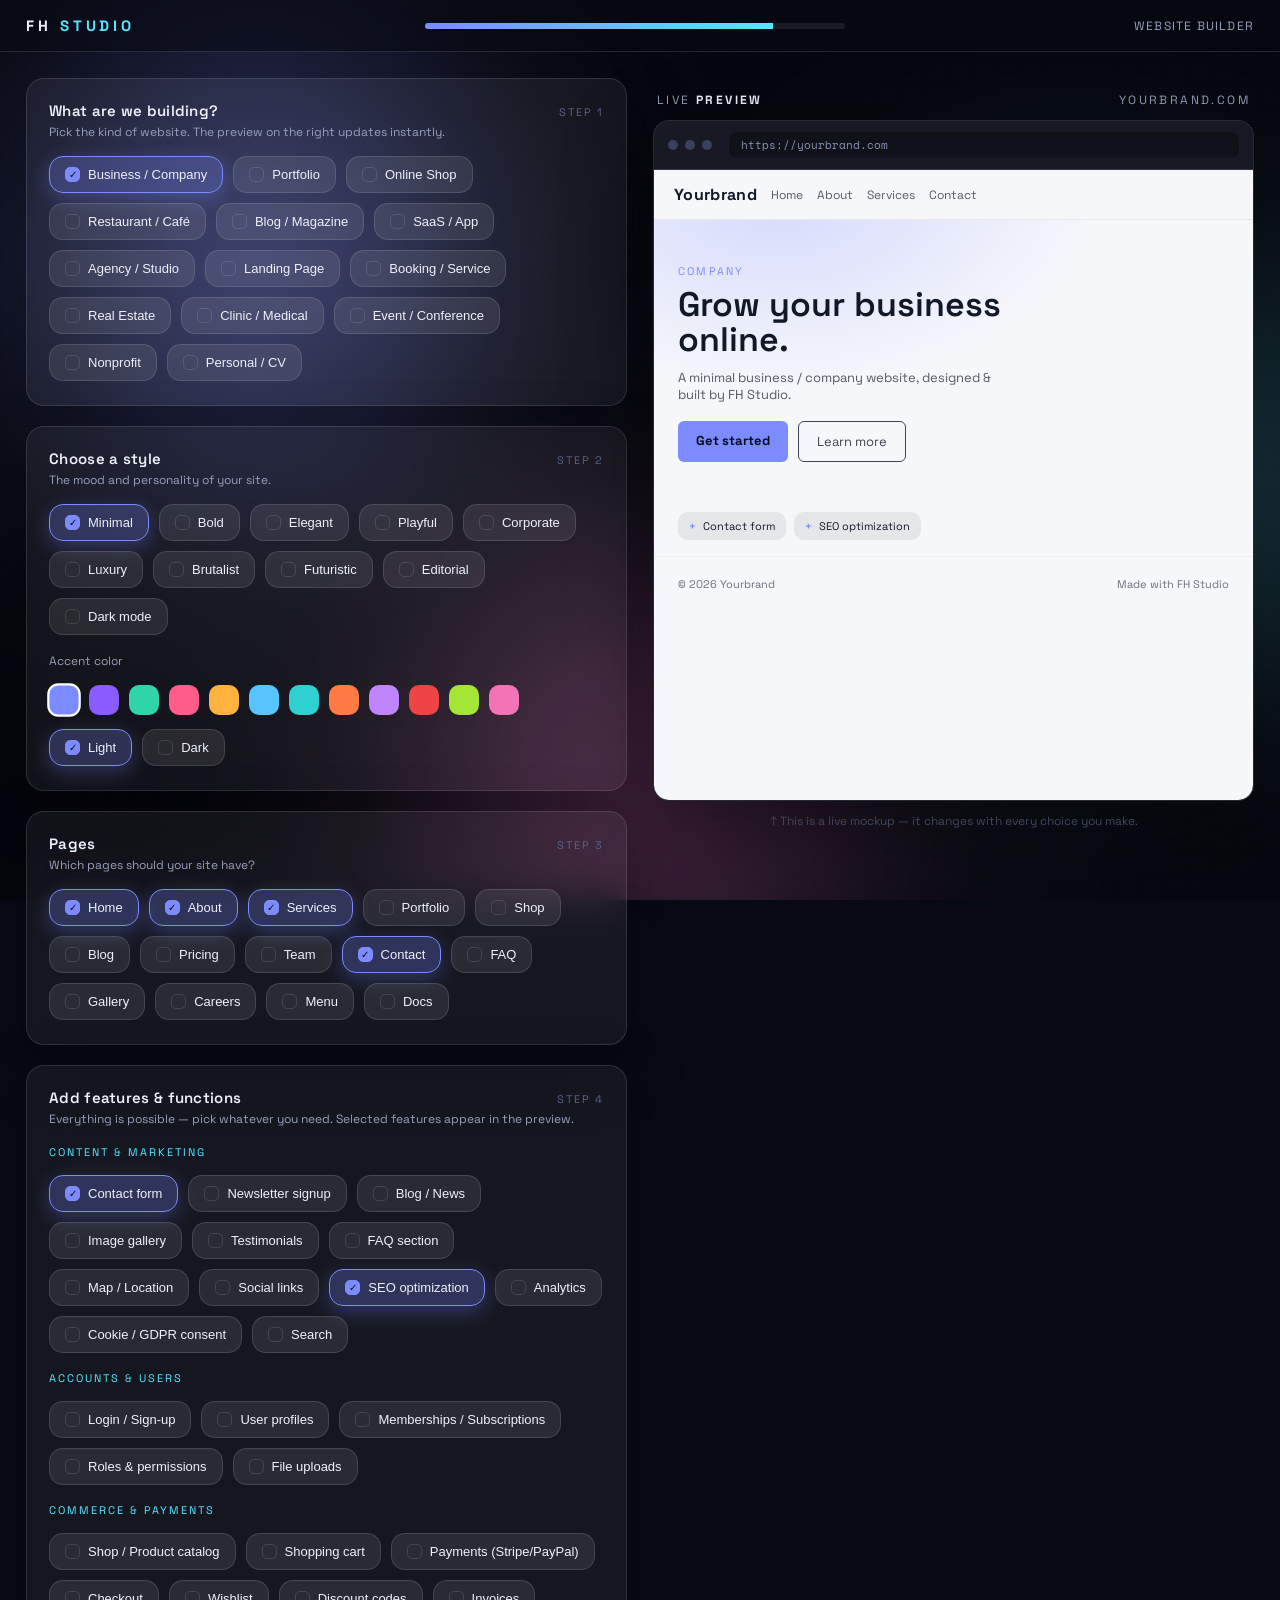
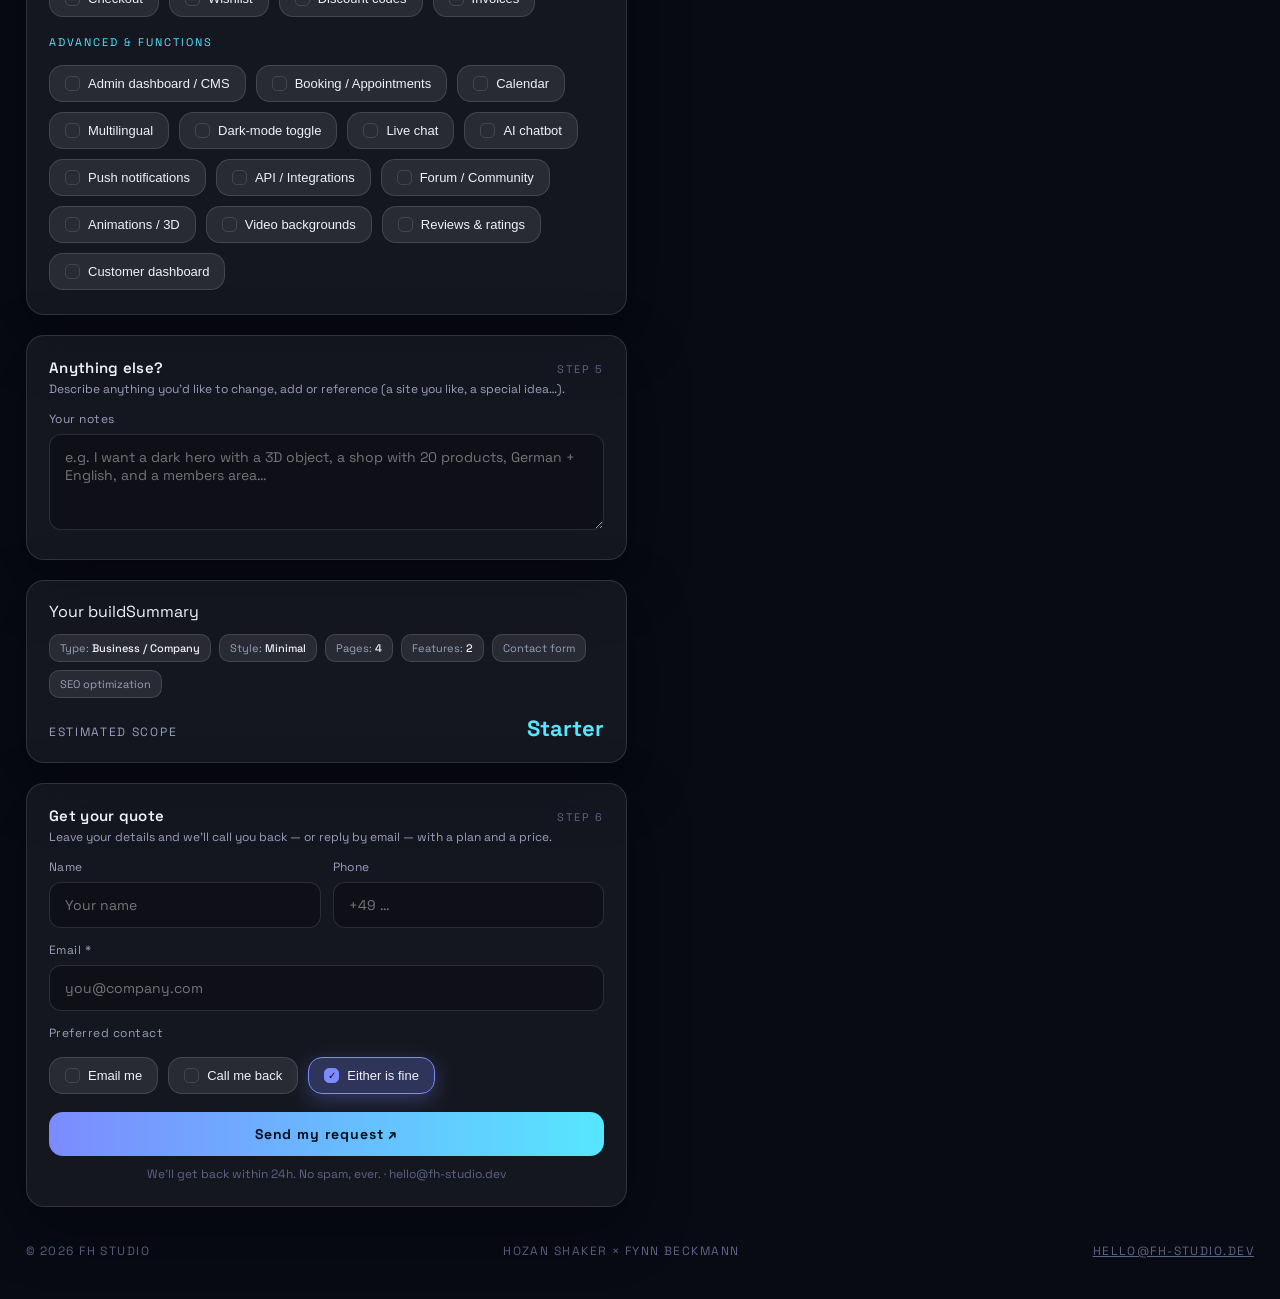
==== commit 26cee9d9: "Remove edv@pflueger.de from builder; use neutral studio contact (hello@fh-studio.dev) Co-Authored-By" ====
--- a/index.html
+++ b/index.html
@@ -183,7 +183,7 @@
       <label class="fl">Preferred contact</label>
       <div class="opts" id="cpref"></div>
       <button class="send" id="send">Send my request ↗</button>
-      <div class="hint">We'll get back within 24h. No spam, ever. · edv@pflueger.de</div>
+      <div class="hint">We'll get back within 24h. No spam, ever. · hello@fh-studio.dev</div>
       <div class="ok" id="ok"></div>
     </div>
   </div>
@@ -199,7 +199,7 @@
   </div>
 </div>
 
-<footer><span>© 2026 FH Studio</span><span>Hozan Shaker × Fynn Beckmann</span><a href="mailto:edv@pflueger.de">edv@pflueger.de</a></footer>
+<footer><span>© 2026 FH Studio</span><span>Hozan Shaker × Fynn Beckmann</span><a href="mailto:hello@fh-studio.dev">hello@fh-studio.dev</a></footer>
 
 <script>
 (function(){
@@ -330,8 +330,8 @@
     var notes=document.getElementById('notes').value.trim(); if(notes){ lines.push(''); lines.push('Notes: '+notes); }
     lines.push(''); lines.push('Contact: '+(name||'—')+' · '+email+(phone?(' · '+phone):'')+' · prefers '+st.pref);
     var body=encodeURIComponent(lines.join('\n')), subject=encodeURIComponent('New website request — '+T.n+' ('+document.getElementById('estV').textContent+')');
-    window.location.href='mailto:edv@pflueger.de?subject='+subject+'&body='+body;
-    var ok=document.getElementById('ok'); ok.classList.add('show'); ok.innerHTML='✓ Thank you, '+(name||'')+'! Your request is ready in your mail app. If it didn\'t open, email us at <a href="mailto:edv@pflueger.de" style="color:#bff0d2">edv@pflueger.de</a> — we\'ll reply within 24h.';
+    window.location.href='mailto:hello@fh-studio.dev?subject='+subject+'&body='+body;
+    var ok=document.getElementById('ok'); ok.classList.add('show'); ok.innerHTML='✓ Thank you, '+(name||'')+'! Your request is ready in your mail app. If it didn\'t open, email us at <a href="mailto:hello@fh-studio.dev" style="color:#bff0d2">hello@fh-studio.dev</a> — we\'ll reply within 24h.';
     ok.scrollIntoView({behavior:'smooth',block:'center'});
   });
 
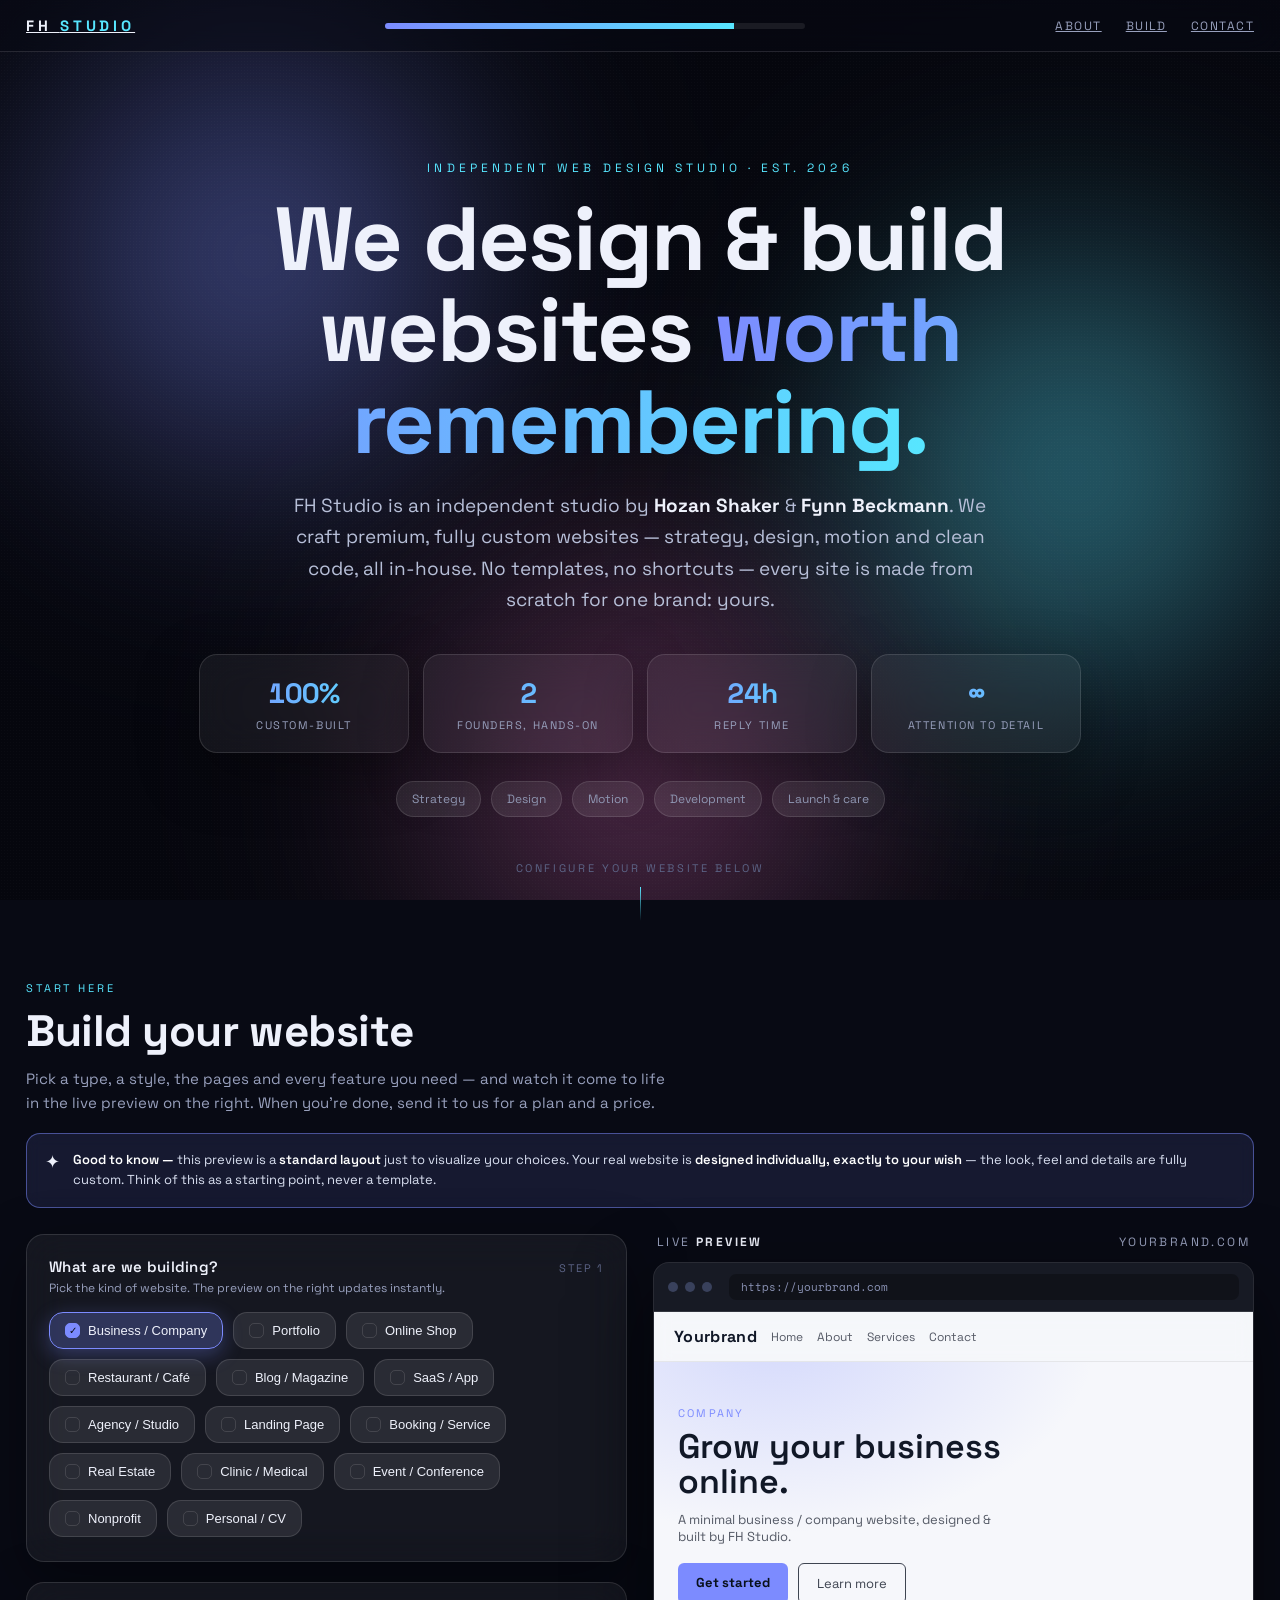
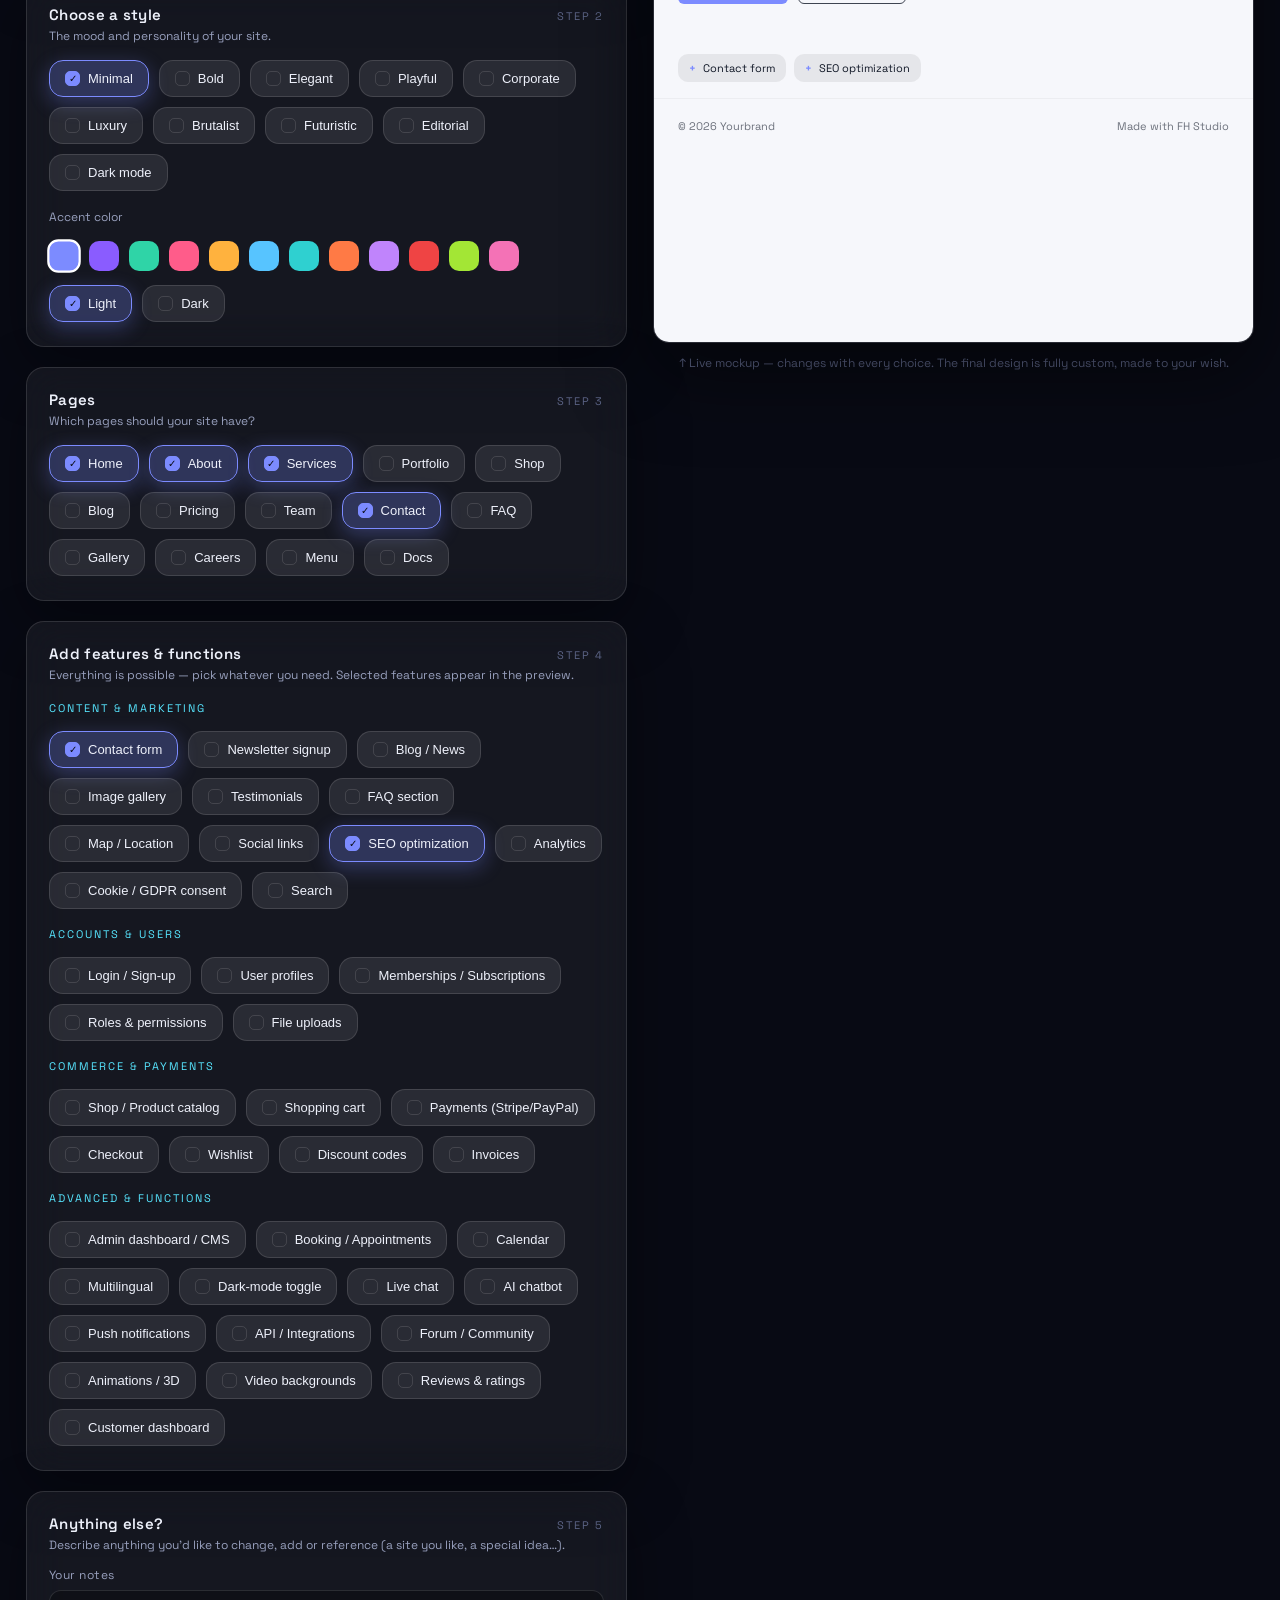
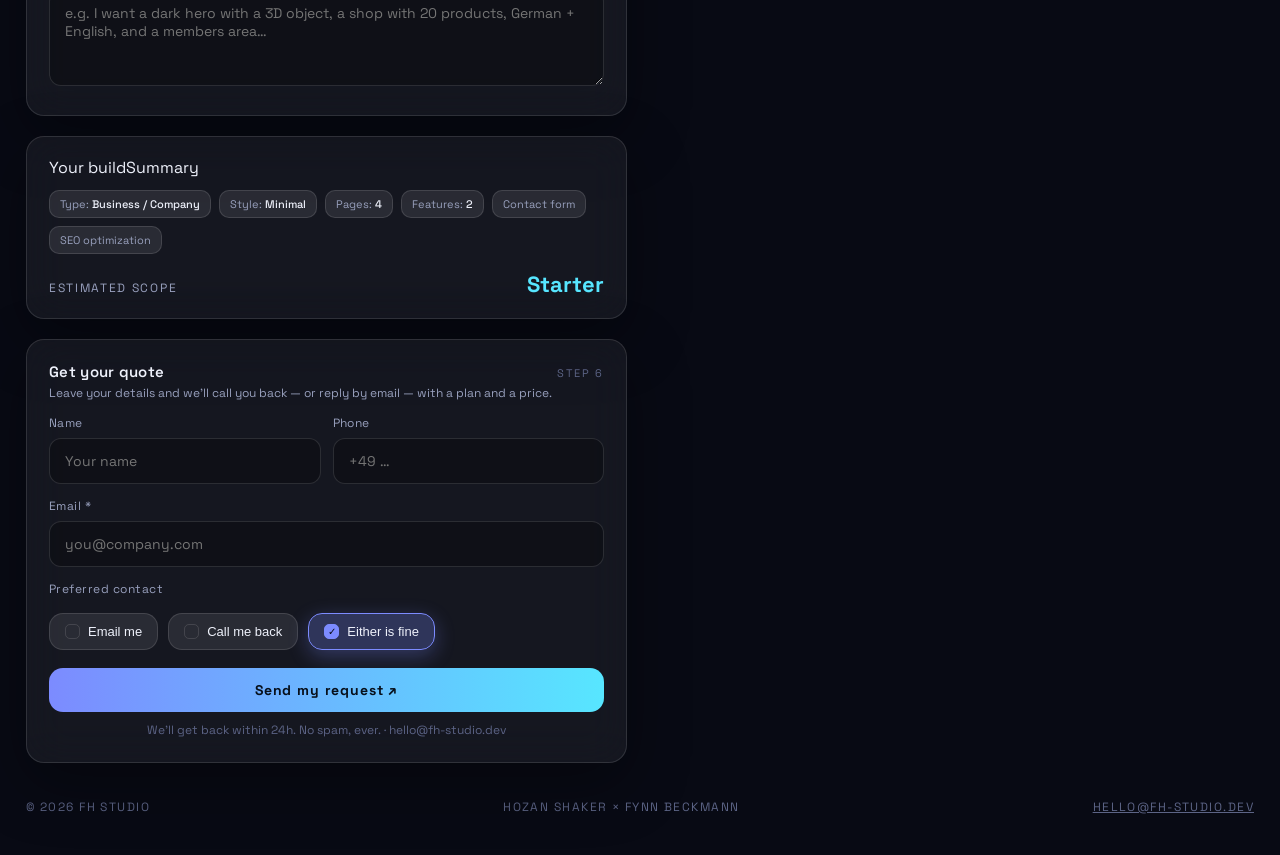
==== commit 50ad7e1e: "Add glass About/hero section + builder intro with 'standard preview / custom design' note; scroll re" ====
--- a/index.html
+++ b/index.html
@@ -122,16 +122,73 @@
   .site.st-brutalist .card,.site.st-brutalist .btnp{border:2px solid currentColor!important;box-shadow:4px 4px 0 currentColor;}
 
   footer{max-width:1440px;margin:10px auto 40px;padding:0 26px;color:var(--faint);font-size:12px;letter-spacing:.12em;text-transform:uppercase;display:flex;justify-content:space-between;flex-wrap:wrap;gap:10px;}
+
+  /* header nav */
+  header nav{display:flex;gap:24px;font-size:12px;letter-spacing:.12em;text-transform:uppercase;color:var(--mut);}
+  header nav a{transition:color .2s;} header nav a:hover{color:var(--fg);}
+  @media(max-width:680px){ header nav{display:none;} }
+
+  /* about / hero */
+  #about{max-width:1100px;margin:0 auto;padding:clamp(60px,12vh,120px) 26px 30px;text-align:center;}
+  #about .eb{font-size:12px;letter-spacing:.34em;text-transform:uppercase;color:var(--accent2);}
+  #about h1{font-size:clamp(38px,7vw,92px);font-weight:700;line-height:1.02;letter-spacing:-.02em;margin-top:18px;}
+  #about h1 em{font-style:normal;background:linear-gradient(90deg,var(--accent),var(--accent2));-webkit-background-clip:text;background-clip:text;color:transparent;}
+  #about .lead{max-width:60ch;margin:22px auto 0;font-size:clamp(15px,1.6vw,19px);line-height:1.65;color:#b7bfd8;}
+  #about .stats{display:flex;flex-wrap:wrap;justify-content:center;gap:14px;margin-top:38px;}
+  #about .stat{flex:1 1 150px;max-width:210px;padding:20px 16px;}
+  #about .stat .v{font-size:28px;font-weight:700;background:linear-gradient(90deg,var(--accent),var(--accent2));-webkit-background-clip:text;background-clip:text;color:transparent;font-variant-numeric:tabular-nums;}
+  #about .stat .l{font-size:11px;letter-spacing:.14em;text-transform:uppercase;color:var(--mut);margin-top:7px;}
+  #about .do{display:flex;flex-wrap:wrap;justify-content:center;gap:10px;margin-top:28px;}
+  #about .do span{font-size:12px;padding:9px 15px;border-radius:999px;background:var(--glass2);border:1px solid var(--line);color:var(--mut);}
+  #about .cue{margin-top:44px;font-size:11px;letter-spacing:.24em;text-transform:uppercase;color:var(--faint);}
+  #about .cue .ar{width:1px;height:34px;margin:12px auto 0;background:linear-gradient(var(--accent2),transparent);animation:cue 1.9s infinite;}
+  @keyframes cue{0%{transform:scaleY(0);transform-origin:top}50%{transform:scaleY(1);transform-origin:top}51%{transform-origin:bottom}100%{transform:scaleY(0);transform-origin:bottom}}
+
+  .secintro{max-width:1440px;margin:30px auto 0;padding:0 26px;}
+  .secintro .n{font-size:11px;letter-spacing:.26em;text-transform:uppercase;color:var(--accent2);}
+  .secintro h2{font-size:clamp(26px,3.6vw,44px);font-weight:700;margin-top:8px;letter-spacing:-.01em;}
+  .secintro p{color:var(--mut);margin-top:8px;font-size:15px;max-width:64ch;line-height:1.6;}
+  .note{max-width:1440px;margin:18px auto 0;padding:0 26px;}
+  .note .in{display:flex;gap:13px;align-items:flex-start;padding:16px 18px;border-radius:14px;border:1px solid color-mix(in srgb,var(--accent) 50%,transparent);background:color-mix(in srgb,var(--accent) 12%,transparent);backdrop-filter:blur(8px);}
+  .note .ic{font-size:18px;line-height:1.3;} .note .tx{font-size:13px;line-height:1.6;color:#dbe1f2;} .note .tx b{color:#fff;font-weight:600;}
+
+  /* scroll reveal */
+  .rv{opacity:0;transform:translateY(22px);transition:.7s cubic-bezier(.16,1,.3,1);} .rv.in{opacity:1;transform:none;}
+  @media (prefers-reduced-motion: reduce){ .rv{opacity:1;transform:none;transition:none;} #about .cue .ar,.aur i{animation:none;} }
 </style>
 </head>
 <body class="grain">
 <div class="aur"><i class="a"></i><i class="b"></i><i class="c"></i></div>
 
 <header>
-  <div class="logo">FH&nbsp;<span>STUDIO</span></div>
+  <a class="logo" href="#top" aria-label="FH Studio">FH&nbsp;<span>STUDIO</span></a>
   <div class="prog" aria-hidden="true"><i id="prog"></i></div>
-  <div class="cta">Website Builder</div>
+  <nav aria-label="Primary"><a href="#about">About</a><a href="#build">Build</a><a href="#contact">Contact</a></nav>
 </header>
+
+<span id="top"></span>
+<section id="about">
+  <div class="eb rv">Independent Web Design Studio · Est. 2026</div>
+  <h1 class="rv">We design &amp; build<br>websites <em>worth remembering.</em></h1>
+  <p class="lead rv">FH Studio is an independent studio by <b style="color:#eef1fb">Hozan Shaker</b> &amp; <b style="color:#eef1fb">Fynn Beckmann</b>. We craft premium, fully custom websites — strategy, design, motion and clean code, all in-house. No templates, no shortcuts — every site is made from scratch for one brand: yours.</p>
+  <div class="stats rv">
+    <div class="glass stat"><div class="v">100%</div><div class="l">Custom-built</div></div>
+    <div class="glass stat"><div class="v">2</div><div class="l">Founders, hands-on</div></div>
+    <div class="glass stat"><div class="v">24h</div><div class="l">Reply time</div></div>
+    <div class="glass stat"><div class="v">∞</div><div class="l">Attention to detail</div></div>
+  </div>
+  <div class="do rv"><span>Strategy</span><span>Design</span><span>Motion</span><span>Development</span><span>Launch &amp; care</span></div>
+  <div class="cue rv">Configure your website below<div class="ar"></div></div>
+</section>
+
+<div class="secintro rv" id="build">
+  <div class="n">Start here</div>
+  <h2>Build your website</h2>
+  <p>Pick a type, a style, the pages and every feature you need — and watch it come to life in the live preview on the right. When you're done, send it to us for a plan and a price.</p>
+</div>
+<div class="note rv">
+  <div class="in"><span class="ic">✦</span><span class="tx"><b>Good to know —</b> this preview is a <b>standard layout</b> just to visualize your choices. Your real website is <b>designed individually, exactly to your wish</b> — the look, feel and details are fully custom. Think of this as a starting point, never a template.</span></div>
+</div>
 
 <div class="wrap">
   <!-- LEFT: configuration -->
@@ -195,7 +252,7 @@
       <div class="bchrome"><span class="d"></span><span class="d"></span><span class="d"></span><span class="url" id="burl">https://yourbrand.com</span></div>
       <div class="stage"><div class="site light" id="site"></div></div>
     </div>
-    <div class="hint" style="margin-top:12px">↑ This is a live mockup — it changes with every choice you make.</div>
+    <div class="hint" style="margin-top:12px">↑ Live mockup — changes with every choice. The final design is fully custom, made to your wish.</div>
   </div>
 </div>
 
@@ -338,6 +395,11 @@
   window.__diag=function(){ return {types:TYPES.length,styles:STYLES.length,colors:COLORS.length,pages:PAGES.length,features:FEATURES.reduce(function(a,c){return a+c[1].length;},0),type:st.type,style:st.style,selPages:st.pages.size,selFeats:st.feats.size,previewLen:document.getElementById('site').innerHTML.length}; };
   window.__set=function(k,v){ if(k==='feat'){ st.feats.add(v); renderFeatures(); } else if(k==='type'){ st.type=v; renderTypes(); } else if(k==='page'){ st.pages.add(v); renderPages(); } renderPreview(); return window.__diag(); };
 
+  // scroll reveal
+  if('IntersectionObserver' in window){ var io=new IntersectionObserver(function(es){ es.forEach(function(e){ if(e.isIntersecting){ e.target.classList.add('in'); io.unobserve(e.target); } }); },{threshold:0.12,rootMargin:'0px 0px -8% 0px'});
+    document.querySelectorAll('.rv, .config .glass').forEach(function(el,i){ el.classList.add('rv'); io.observe(el); }); }
+  else document.querySelectorAll('.rv, .config .glass').forEach(function(el){ el.classList.add('in'); });
+
   renderAll(); renderPreview();
 })();
 </script>
